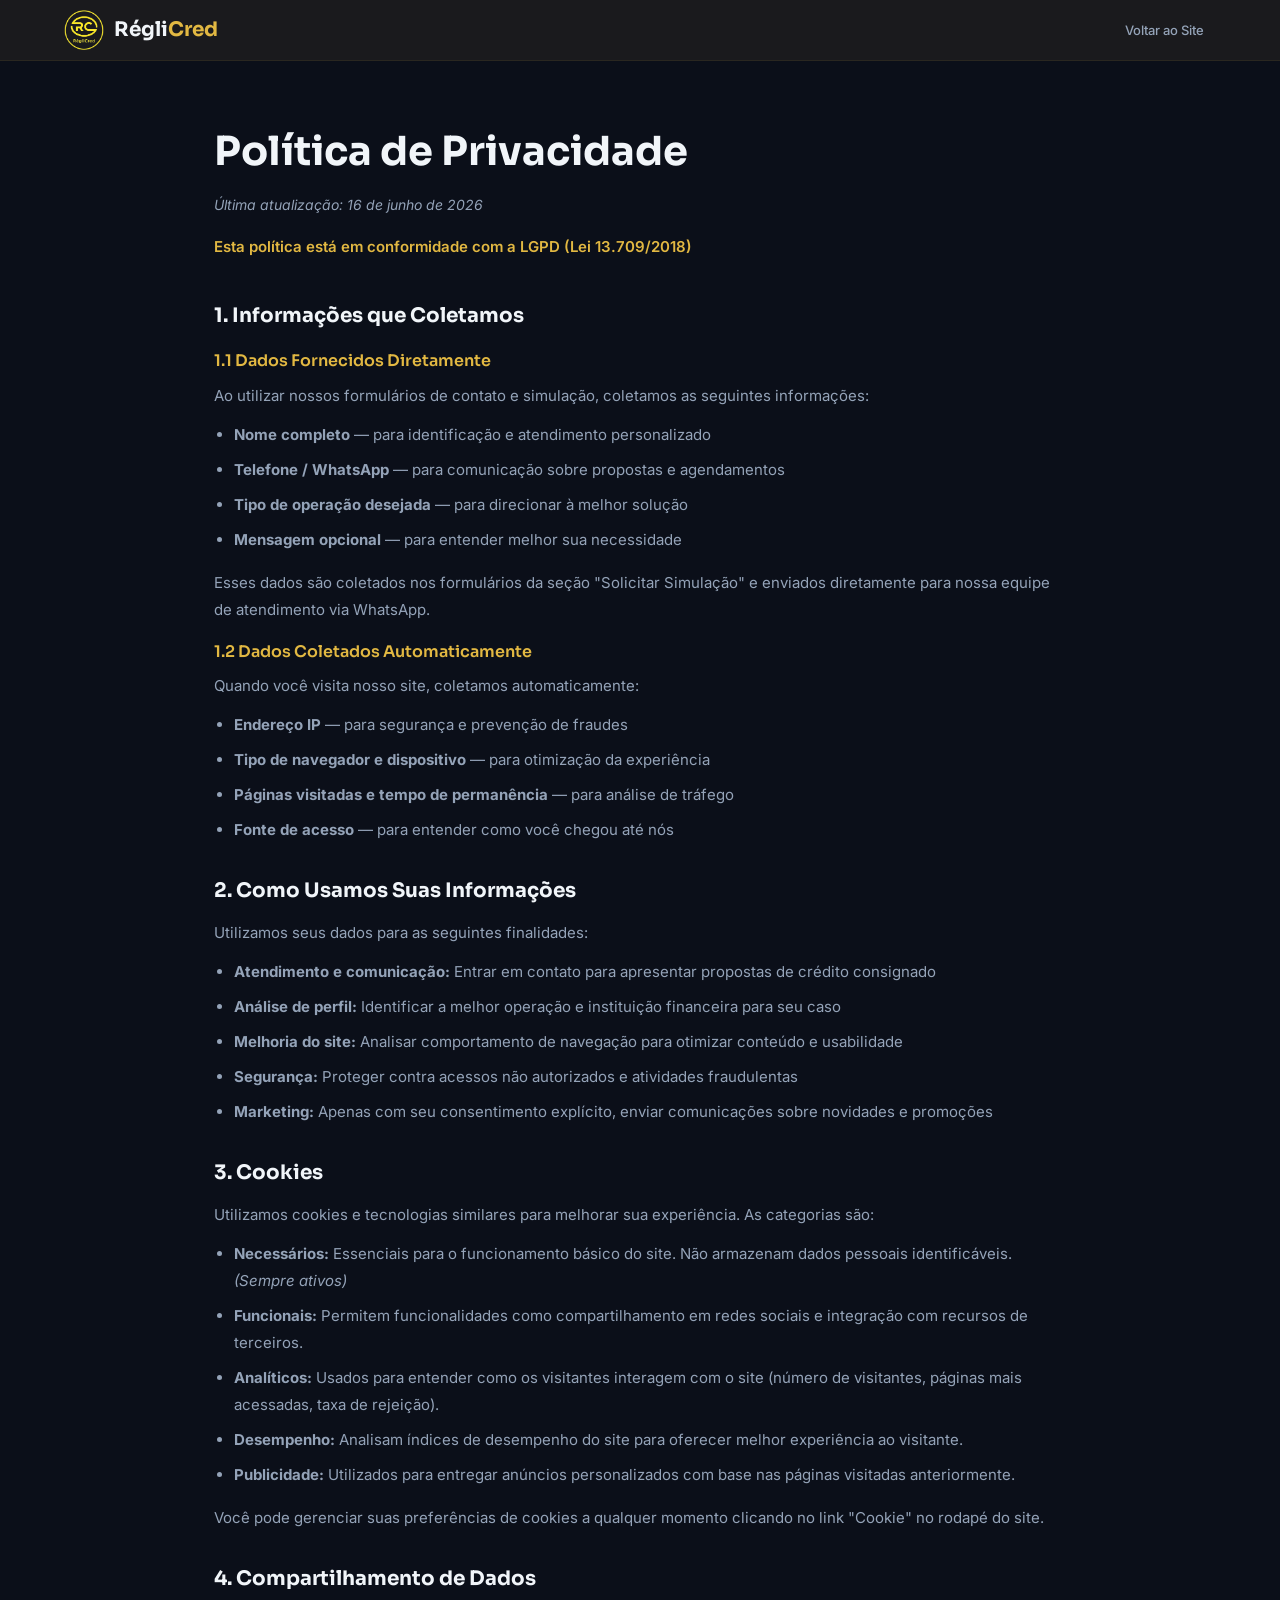
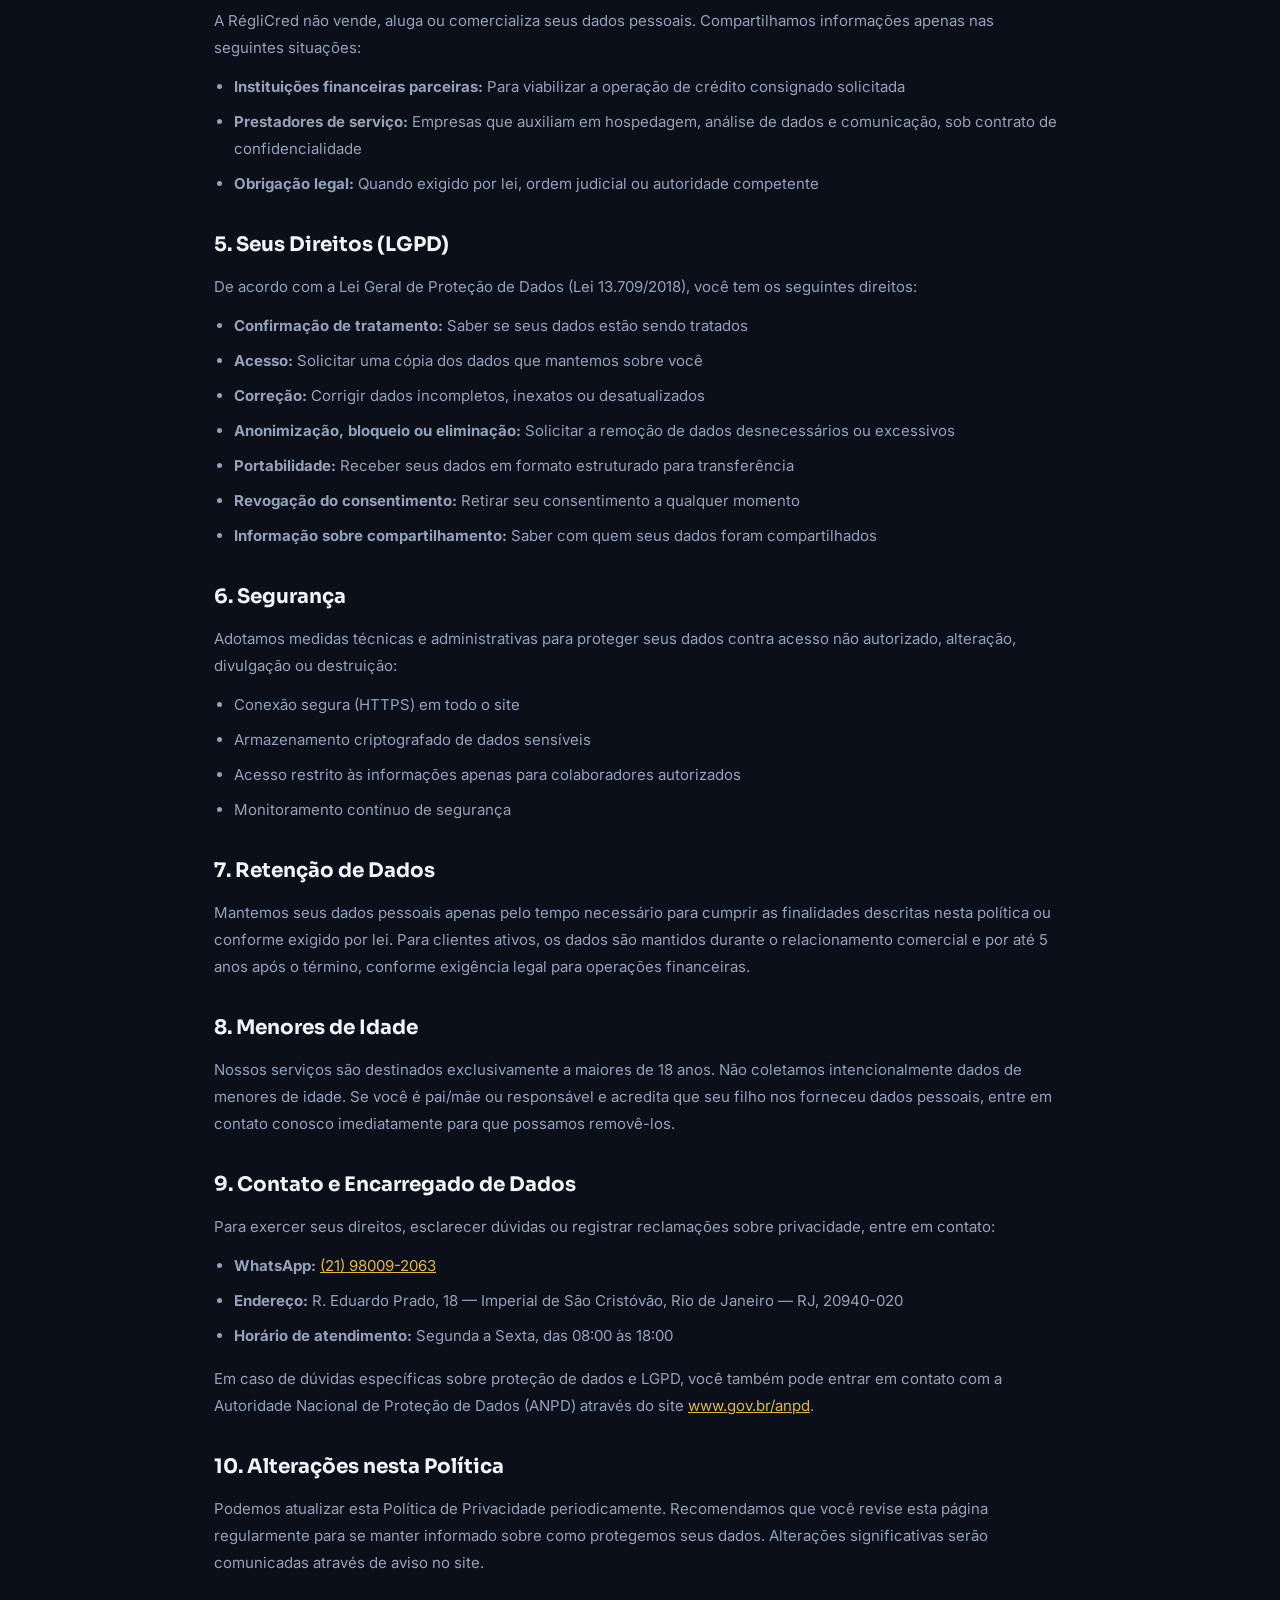
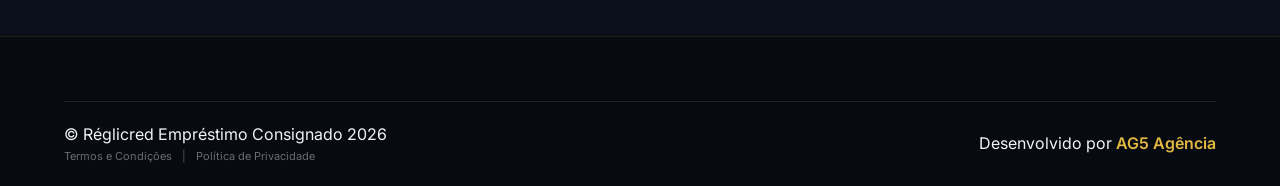
==== politica-de-privacidade.html @ f5c3ff36 "feat: implementa skills AG5 - menu hamburguer, hero, dor-solucao, servicos, cookie banner, termos, r" ====
<!DOCTYPE html>
<html lang="pt-BR">
<head>
  <meta charset="UTF-8">
  <meta name="viewport" content="width=device-width, initial-scale=1.0">
  <title>Política de Privacidade - RégliCred</title>
  <link rel="shortcut icon" href="Assets/favicon-reglicred.ico" type="image/x-icon">
  <link rel="preconnect" href="https://fonts.googleapis.com">
  <link rel="preconnect" href="https://fonts.gstatic.com" crossorigin>
  <link href="https://fonts.googleapis.com/css2?family=Inter:wght@300;400;500;600;700;800&family=Sora:wght@400;500;600;700;800&display=swap" rel="stylesheet">
  <link rel="stylesheet" href="style.css">
  <style>
    .legal-page {
      max-width: 900px;
      margin: 120px auto 60px;
      padding: 0 24px;
    }
    .legal-page h1 {
      font-family: var(--font-titulo);
      font-size: clamp(1.75rem, 4vw, 2.5rem);
      font-weight: 700;
      color: var(--off-white);
      margin-bottom: 8px;
    }
    .legal-page .last-update {
      font-size: 0.875rem;
      color: var(--cinza-nevoa);
      margin-bottom: 16px;
      font-style: italic;
    }
    .legal-page .lgpd-notice {
      font-size: 0.9375rem;
      color: var(--dourado);
      margin-bottom: 40px;
      font-weight: 600;
    }
    .legal-page section {
      margin-bottom: 32px;
    }
    .legal-page h2 {
      font-family: var(--font-titulo);
      font-size: 1.25rem;
      font-weight: 700;
      color: var(--off-white);
      margin-bottom: 12px;
      margin-top: 24px;
    }
    .legal-page h3 {
      font-family: var(--font-titulo);
      font-size: 1rem;
      font-weight: 600;
      color: var(--dourado);
      margin-bottom: 8px;
      margin-top: 16px;
    }
    .legal-page p, .legal-page li {
      font-size: 0.9375rem;
      color: var(--cinza-nevoa);
      line-height: 1.8;
      margin-bottom: 12px;
    }
    .legal-page ul {
      margin-left: 20px;
      margin-bottom: 16px;
    }
    .legal-page ul li {
      list-style: disc;
      margin-bottom: 8px;
    }
    .legal-page a {
      color: var(--dourado);
      text-decoration: underline;
    }
    .legal-page a:hover {
      color: var(--dourado-claro);
    }
    @media (max-width: 768px) {
      .legal-page {
        margin: 100px auto 40px;
        padding: 0 16px;
      }
    }
  </style>
</head>
<body>
  <!-- Navbar -->
  <nav class="navbar scrolled" id="navbar">
    <div class="nav-container">
      <a href="index.html#hero" class="nav-logo">
        <img src="Assets/logo-reglicred-desktop.webp" alt="RégliCred" class="logo-img">
        <span class="logo-text">Régli<span class="gold">Cred</span></span>
      </a>
      <ul class="nav-menu" id="nav-menu">
        <li><a href="index.html#hero" class="nav-link">Voltar ao Site</a></li>
      </ul>
    </div>
  </nav>

  <main class="legal-page">
    <h1>Política de Privacidade</h1>
    <p class="last-update">Última atualização: 16 de junho de 2026</p>
    <p class="lgpd-notice">Esta política está em conformidade com a LGPD (Lei 13.709/2018)</p>

    <section>
      <h2>1. Informações que Coletamos</h2>
      <h3>1.1 Dados Fornecidos Diretamente</h3>
      <p>Ao utilizar nossos formulários de contato e simulação, coletamos as seguintes informações:</p>
      <ul>
        <li><strong>Nome completo</strong> — para identificação e atendimento personalizado</li>
        <li><strong>Telefone / WhatsApp</strong> — para comunicação sobre propostas e agendamentos</li>
        <li><strong>Tipo de operação desejada</strong> — para direcionar à melhor solução</li>
        <li><strong>Mensagem opcional</strong> — para entender melhor sua necessidade</li>
      </ul>
      <p>Esses dados são coletados nos formulários da seção "Solicitar Simulação" e enviados diretamente para nossa equipe de atendimento via WhatsApp.</p>

      <h3>1.2 Dados Coletados Automaticamente</h3>
      <p>Quando você visita nosso site, coletamos automaticamente:</p>
      <ul>
        <li><strong>Endereço IP</strong> — para segurança e prevenção de fraudes</li>
        <li><strong>Tipo de navegador e dispositivo</strong> — para otimização da experiência</li>
        <li><strong>Páginas visitadas e tempo de permanência</strong> — para análise de tráfego</li>
        <li><strong>Fonte de acesso</strong> — para entender como você chegou até nós</li>
      </ul>
    </section>

    <section>
      <h2>2. Como Usamos Suas Informações</h2>
      <p>Utilizamos seus dados para as seguintes finalidades:</p>
      <ul>
        <li><strong>Atendimento e comunicação:</strong> Entrar em contato para apresentar propostas de crédito consignado</li>
        <li><strong>Análise de perfil:</strong> Identificar a melhor operação e instituição financeira para seu caso</li>
        <li><strong>Melhoria do site:</strong> Analisar comportamento de navegação para otimizar conteúdo e usabilidade</li>
        <li><strong>Segurança:</strong> Proteger contra acessos não autorizados e atividades fraudulentas</li>
        <li><strong>Marketing:</strong> Apenas com seu consentimento explícito, enviar comunicações sobre novidades e promoções</li>
      </ul>
    </section>

    <section>
      <h2>3. Cookies</h2>
      <p>Utilizamos cookies e tecnologias similares para melhorar sua experiência. As categorias são:</p>
      <ul>
        <li><strong>Necessários:</strong> Essenciais para o funcionamento básico do site. Não armazenam dados pessoais identificáveis. <em>(Sempre ativos)</em></li>
        <li><strong>Funcionais:</strong> Permitem funcionalidades como compartilhamento em redes sociais e integração com recursos de terceiros.</li>
        <li><strong>Analíticos:</strong> Usados para entender como os visitantes interagem com o site (número de visitantes, páginas mais acessadas, taxa de rejeição).</li>
        <li><strong>Desempenho:</strong> Analisam índices de desempenho do site para oferecer melhor experiência ao visitante.</li>
        <li><strong>Publicidade:</strong> Utilizados para entregar anúncios personalizados com base nas páginas visitadas anteriormente.</li>
      </ul>
      <p>Você pode gerenciar suas preferências de cookies a qualquer momento clicando no link "Cookie" no rodapé do site.</p>
    </section>

    <section>
      <h2>4. Compartilhamento de Dados</h2>
      <p>A RégliCred não vende, aluga ou comercializa seus dados pessoais. Compartilhamos informações apenas nas seguintes situações:</p>
      <ul>
        <li><strong>Instituições financeiras parceiras:</strong> Para viabilizar a operação de crédito consignado solicitada</li>
        <li><strong>Prestadores de serviço:</strong> Empresas que auxiliam em hospedagem, análise de dados e comunicação, sob contrato de confidencialidade</li>
        <li><strong>Obrigação legal:</strong> Quando exigido por lei, ordem judicial ou autoridade competente</li>
      </ul>
    </section>

    <section>
      <h2>5. Seus Direitos (LGPD)</h2>
      <p>De acordo com a Lei Geral de Proteção de Dados (Lei 13.709/2018), você tem os seguintes direitos:</p>
      <ul>
        <li><strong>Confirmação de tratamento:</strong> Saber se seus dados estão sendo tratados</li>
        <li><strong>Acesso:</strong> Solicitar uma cópia dos dados que mantemos sobre você</li>
        <li><strong>Correção:</strong> Corrigir dados incompletos, inexatos ou desatualizados</li>
        <li><strong>Anonimização, bloqueio ou eliminação:</strong> Solicitar a remoção de dados desnecessários ou excessivos</li>
        <li><strong>Portabilidade:</strong> Receber seus dados em formato estruturado para transferência</li>
        <li><strong>Revogação do consentimento:</strong> Retirar seu consentimento a qualquer momento</li>
        <li><strong>Informação sobre compartilhamento:</strong> Saber com quem seus dados foram compartilhados</li>
      </ul>
    </section>

    <section>
      <h2>6. Segurança</h2>
      <p>Adotamos medidas técnicas e administrativas para proteger seus dados contra acesso não autorizado, alteração, divulgação ou destruição:</p>
      <ul>
        <li>Conexão segura (HTTPS) em todo o site</li>
        <li>Armazenamento criptografado de dados sensíveis</li>
        <li>Acesso restrito às informações apenas para colaboradores autorizados</li>
        <li>Monitoramento contínuo de segurança</li>
      </ul>
    </section>

    <section>
      <h2>7. Retenção de Dados</h2>
      <p>Mantemos seus dados pessoais apenas pelo tempo necessário para cumprir as finalidades descritas nesta política ou conforme exigido por lei. Para clientes ativos, os dados são mantidos durante o relacionamento comercial e por até 5 anos após o término, conforme exigência legal para operações financeiras.</p>
    </section>

    <section>
      <h2>8. Menores de Idade</h2>
      <p>Nossos serviços são destinados exclusivamente a maiores de 18 anos. Não coletamos intencionalmente dados de menores de idade. Se você é pai/mãe ou responsável e acredita que seu filho nos forneceu dados pessoais, entre em contato conosco imediatamente para que possamos removê-los.</p>
    </section>

    <section>
      <h2>9. Contato e Encarregado de Dados</h2>
      <p>Para exercer seus direitos, esclarecer dúvidas ou registrar reclamações sobre privacidade, entre em contato:</p>
      <ul>
        <li><strong>WhatsApp:</strong> <a href="https://wa.me/5521980092063">(21) 98009-2063</a></li>
        <li><strong>Endereço:</strong> R. Eduardo Prado, 18 — Imperial de São Cristóvão, Rio de Janeiro — RJ, 20940-020</li>
        <li><strong>Horário de atendimento:</strong> Segunda a Sexta, das 08:00 às 18:00</li>
      </ul>
      <p>Em caso de dúvidas específicas sobre proteção de dados e LGPD, você também pode entrar em contato com a Autoridade Nacional de Proteção de Dados (ANPD) através do site <a href="https://www.gov.br/anpd" target="_blank" rel="noopener">www.gov.br/anpd</a>.</p>
    </section>

    <section>
      <h2>10. Alterações nesta Política</h2>
      <p>Podemos atualizar esta Política de Privacidade periodicamente. Recomendamos que você revise esta página regularmente para se manter informado sobre como protegemos seus dados. Alterações significativas serão comunicadas através de aviso no site.</p>
    </section>
  </main>

  <!-- Footer -->
  <footer class="footer" id="footer">
    <div class="container">
      <div class="footer-bottom">
        <div class="footer-copyright">
          <p>© Réglicred Empréstimo Consignado 2026</p>
          <div class="footer-legal-links">
            <a href="termos-e-condicoes.html">Termos e Condições</a>
            <span class="legal-links-separator">|</span>
            <a href="politica-de-privacidade.html">Política de Privacidade</a>
          </div>
        </div>
        <div class="footer-legal">
          <p>Desenvolvido por <a href="https://www.ag5agencia.com.br" target="_blank" rel="noopener" class="ag5-link">AG5 Agência</a></p>
        </div>
      </div>
    </div>
  </footer>
</body>
</html>
---- style.css ----
/* ============================================
   RÉGLICRED — Dark Premium Institutional
   Gold/Graphite Identity
   ============================================ */

/* ===== CSS VARIABLES ===== */
:root {
  --grafite: #0B0F19;
  --carvao: #151D30;
  --dourado: #E2B842;
  --dourado-claro: #ECD082;
  --off-white: #F1F5F9;
  --cinza-nevoa: #94A3B8;
  --verde: #10B981;
  --texto: #F1F5F9;
  --texto-sec: #94A3B8;
  --font-titulo: 'Sora', sans-serif;
  --font-corpo: 'Inter', sans-serif;
  --radius: 16px;
  --radius-sm: 10px;
  --transition: 0.3s cubic-bezier(0.22, 1, 0.36, 1);
}

/* ===== RESET & BASE ===== */
*, *::before, *::after {
  margin: 0;
  padding: 0;
  box-sizing: border-box;
}

html {
  scroll-behavior: smooth;
  font-size: 16px;
}

body {
  font-family: var(--font-corpo);
  background-color: var(--grafite);
  color: var(--texto);
  line-height: 1.6;
  overflow-x: hidden;
  -webkit-font-smoothing: antialiased;
}

img {
  max-width: 100%;
  display: block;
}

a {
  color: inherit;
  text-decoration: none;
}

ul { list-style: none; }

.container {
  max-width: 1200px;
  margin: 0 auto;
  padding: 0 24px;
}

.gold { color: var(--dourado); }

/* ===== SECTION LABELS & HEADERS ===== */
.section-header {
  text-align: center;
  margin-bottom: 64px;
}

.section-label {
  display: inline-block;
  font-family: var(--font-titulo);
  font-size: 0.75rem;
  font-weight: 600;
  text-transform: uppercase;
  letter-spacing: 0.15em;
  color: var(--dourado);
  margin-bottom: 16px;
  padding: 6px 16px;
  border: 1px solid var(--dourado);
  border-radius: 100px;
}

.section-title {
  font-family: var(--font-titulo);
  font-size: clamp(1.75rem, 4vw, 3rem);
  font-weight: 700;
  line-height: 1.2;
  color: var(--off-white);
}

/* ===== LOADING SCREEN ===== */
.loading-screen {
  position: fixed;
  inset: 0;
  background: var(--grafite);
  display: flex;
  align-items: center;
  justify-content: center;
  z-index: 99999;
  transition: opacity 0.6s ease, visibility 0.6s ease;
}

.loading-screen.loaded {
  opacity: 0;
  visibility: hidden;
  pointer-events: none;
}

.loading-content {
  text-align: center;
}

.loading-logo {
  width: 80px;
  height: 80px;
  margin-bottom: 24px;
  animation: pulse-logo 1.5s ease-in-out infinite;
}

@keyframes pulse-logo {
  0%, 100% { opacity: 0.5; transform: scale(0.95); }
  50% { opacity: 1; transform: scale(1); }
}

.loading-bar {
  width: 200px;
  height: 3px;
  background: var(--carvao);
  border-radius: 10px;
  margin: 0 auto 16px;
  overflow: hidden;
}

.loading-progress {
  width: 0%;
  height: 100%;
  background: linear-gradient(90deg, var(--dourado), var(--dourado-claro));
  border-radius: 10px;
  animation: loadingFill 1.5s ease-out forwards;
}

@keyframes loadingFill {
  0% { width: 0%; }
  100% { width: 100%; }
}

.loading-text {
  font-family: var(--font-titulo);
  font-size: 0.875rem;
  color: var(--cinza-nevoa);
  letter-spacing: 0.1em;
}

/* ===== NAVBAR ===== */
.navbar {
  position: fixed;
  top: 0;
  left: 0;
  width: 100%;
  z-index: 1000;
  padding: 16px 0;
  background: rgba(11, 15, 25, 0.85);
  backdrop-filter: blur(20px);
  -webkit-backdrop-filter: blur(20px);
  border-bottom: 1px solid rgba(226, 184, 66, 0.08);
  transition: padding var(--transition), background var(--transition);
}

.navbar.scrolled {
  padding: 10px 0;
  background: rgba(28, 28, 30, 0.95);
}

.nav-container {
  max-width: 1200px;
  margin: 0 auto;
  padding: 0 24px;
  display: flex;
  align-items: center;
  justify-content: space-between;
}

.nav-logo {
  display: flex;
  align-items: center;
  gap: 10px;
}

.logo-img {
  width: 40px;
  height: 40px;
  object-fit: contain;
}

.logo-text {
  font-family: var(--font-titulo);
  font-size: 1.25rem;
  font-weight: 700;
  color: var(--off-white);
}

.nav-toggle {
  display: none;
  flex-direction: column;
  gap: 5px;
  background: none;
  border: none;
  cursor: pointer;
  padding: 4px;
}

.nav-toggle span {
  display: block;
  width: 24px;
  height: 2px;
  background: var(--off-white);
  transition: var(--transition);
}

.nav-toggle.active span:nth-child(1) { transform: rotate(45deg) translate(5px, 5px); }
.nav-toggle.active span:nth-child(2) { opacity: 0; }
.nav-toggle.active span:nth-child(3) { transform: rotate(-45deg) translate(5px, -5px); }

.nav-menu {
  display: flex;
  align-items: center;
  gap: 8px;
}

.nav-link {
  font-family: var(--font-corpo);
  font-size: 0.8125rem;
  font-weight: 500;
  color: var(--texto-sec);
  padding: 8px 12px;
  border-radius: var(--radius-sm);
  transition: var(--transition);
}

.nav-link:hover {
  color: var(--off-white);
  background: rgba(226, 184, 66, 0.08);
}

.nav-cta {
  font-family: var(--font-corpo);
  font-size: 0.8125rem;
  font-weight: 600;
  color: var(--grafite);
  background: var(--dourado);
  padding: 10px 20px;
  border-radius: var(--radius-sm);
  margin-left: 8px;
  transition: var(--transition);
}

.nav-cta:hover {
  background: var(--dourado-claro);
  transform: translateY(-2px);
  box-shadow: 0 8px 24px rgba(226, 184, 66, 0.25);
}

/* ===== HERO ===== */
.hero {
  min-height: 100vh;
  max-height: 100vh;
  display: flex;
  align-items: center;
  padding: 90px 0 40px;
  position: relative;
  overflow: hidden;
}

.hero::before {
  content: '';
  position: absolute;
  top: -50%;
  right: -20%;
  width: 800px;
  height: 800px;
  background: radial-gradient(circle, rgba(232, 182, 23, 0.04) 0%, transparent 70%);
  pointer-events: none;
}

.hero-container {
  max-width: 1200px;
  margin: 0 auto;
  padding: 0 32px;
  display: grid;
  grid-template-columns: 1fr 1fr;
  gap: 48px;
  align-items: center;
  width: 100%;
}

.hero-badge {
  display: inline-flex;
  align-items: center;
  gap: 10px;
  background: rgba(226, 184, 66, 0.08);
  border: 1px solid rgba(226, 184, 66, 0.2);
  padding: 6px 14px;
  border-radius: 100px;
  font-size: 0.75rem;
  color: var(--dourado-claro);
  margin-bottom: 20px;
}

.badge-star {
  color: var(--dourado);
  letter-spacing: 2px;
}

.hero-title {
  font-family: var(--font-titulo);
  font-size: clamp(2rem, 3.8vw, 3rem);
  font-weight: 800;
  line-height: 1.12;
  color: var(--off-white);
  margin-bottom: 16px;
}

.hero-subtitle {
  font-size: 1rem;
  color: var(--cinza-nevoa);
  line-height: 1.6;
  margin-bottom: 28px;
  max-width: 460px;
}

/* Hero CTAs */
.hero-ctas {
  display: flex;
  gap: 14px;
  flex-wrap: wrap;
}

.hero-cta-btn {
  display: inline-block;
  padding: 14px 28px;
  background: var(--dourado);
  color: var(--grafite);
  font-family: var(--font-titulo);
  font-size: 0.9375rem;
  font-weight: 700;
  border-radius: var(--radius-sm);
  text-align: center;
  transition: var(--transition);
}

.hero-cta-btn:hover {
  background: var(--dourado-claro);
  transform: translateY(-2px);
  box-shadow: 0 12px 32px rgba(226, 184, 66, 0.25);
}

.hero-cta-btn.btn-secondary {
  background: transparent;
  color: var(--off-white);
  border: 1px solid rgba(255, 255, 255, 0.15);
}

.hero-cta-btn.btn-secondary:hover {
  background: rgba(255, 255, 255, 0.05);
  border-color: var(--off-white);
  box-shadow: none;
  transform: translateY(-2px);
}

.form-input {
  width: 100%;
  padding: 14px 18px;
  background: var(--carvao);
  border: 1px solid rgba(255,255,255,0.08);
  border-radius: var(--radius-sm);
  color: var(--off-white);
  font-family: var(--font-corpo);
  font-size: 0.9375rem;
  transition: var(--transition);
}

.form-input::placeholder {
  color: var(--cinza-nevoa);
}

.form-input:focus {
  outline: none;
  border-color: var(--dourado);
  box-shadow: 0 0 0 3px rgba(232, 182, 23, 0.1);
}

.form-select {
  appearance: none;
  -webkit-appearance: none;
  background-image: url("data:image/svg+xml,%3Csvg xmlns='http://www.w3.org/2000/svg' width='12' height='12' viewBox='0 0 12 12'%3E%3Cpath fill='%238A8A8F' d='M6 9L1 4h10z'/%3E%3C/svg%3E");
  background-repeat: no-repeat;
  background-position: right 16px center;
  cursor: pointer;
}

.form-textarea {
  resize: vertical;
  min-height: 80px;
}

.form-btn {
  padding: 16px 32px;
  background: linear-gradient(135deg, var(--dourado), var(--dourado-claro));
  color: var(--grafite);
  font-family: var(--font-titulo);
  font-size: 1rem;
  font-weight: 700;
  border: none;
  border-radius: var(--radius-sm);
  cursor: pointer;
  transition: var(--transition);
}

.form-btn:hover {
  transform: translateY(-2px);
  box-shadow: 0 12px 32px rgba(226, 184, 66, 0.25);
}

.form-btn-lg {
  font-size: 1.0625rem;
  padding: 18px;
}

.form-disclaimer {
  font-size: 0.6875rem;
  color: var(--cinza-nevoa);
  text-align: center;
  margin-top: 4px;
}

/* Hero Visual */
.hero-visual {
  position: relative;
}

.hero-image-wrapper {
  position: relative;
}

.hero-image {
  width: 100%;
  height: clamp(360px, 52vh, 480px);
  object-fit: cover;
  border-radius: var(--radius);
  box-shadow: 0 40px 80px rgba(0,0,0,0.4);
}

.hero-float-card {
  position: absolute;
  display: flex;
  align-items: center;
  gap: 12px;
  background: rgba(46, 46, 51, 0.95);
  backdrop-filter: blur(10px);
  padding: 10px 14px;
  border-radius: var(--radius-sm);
  border: 1px solid rgba(232, 182, 23, 0.1);
  box-shadow: 0 8px 24px rgba(0,0,0,0.3);
  animation: floatCard 4s ease-in-out infinite;
}

.hero-float-card strong {
  display: block;
  font-family: var(--font-titulo);
  font-size: 0.8125rem;
  color: var(--off-white);
}

.hero-float-card small {
  font-size: 0.75rem;
  color: var(--cinza-nevoa);
}

.float-icon {
  width: 32px;
  height: 32px;
  display: flex;
  align-items: center;
  justify-content: center;
  background: rgba(232, 182, 23, 0.15);
  border-radius: 10px;
  font-size: 0.875rem;
}

.card-1 {
  top: 24px;
  left: -24px;
  animation-delay: 0s;
}

.card-2 {
  top: 50%;
  right: -20px;
  animation-delay: 1.3s;
}

.card-3 {
  bottom: 30px;
  left: -16px;
  animation-delay: 2.6s;
}

@keyframes floatCard {
  0%, 100% { transform: translateY(0); }
  50% { transform: translateY(-6px); }
}

/* Hero Scroll Hint */
.hero-scroll {
  position: absolute;
  bottom: 24px;
  left: 50%;
  transform: translateX(-50%);
  display: flex;
  flex-direction: column;
  align-items: center;
  gap: 8px;
  color: var(--cinza-nevoa);
  font-size: 0.75rem;
  opacity: 0.7;
}

.scroll-mouse {
  width: 22px;
  height: 34px;
  border: 2px solid var(--cinza-nevoa);
  border-radius: 12px;
  position: relative;
}

.scroll-wheel {
  width: 3px;
  height: 6px;
  background: var(--cinza-nevoa);
  border-radius: 2px;
  position: absolute;
  top: 7px;
  left: 50%;
  transform: translateX(-50%);
  animation: scrollWheel 2s ease-in-out infinite;
}

@keyframes scrollWheel {
  0%, 100% { top: 7px; opacity: 1; }
  50% { top: 16px; opacity: 0.3; }
}

/* ===== MARQUEE ===== */
.marquee-wrapper {
  background: var(--carvao);
  border-top: 1px solid rgba(226, 184, 66, 0.12);
  border-bottom: 1px solid rgba(226, 184, 66, 0.12);
  padding: 14px 0;
  overflow: hidden;
}

.marquee-dark {
  background: var(--grafite);
}

.marquee {
  overflow: hidden;
  white-space: nowrap;
}

.marquee-content {
  display: inline-block;
  animation: marquee-scroll 30s linear infinite;
}

.marquee-wrapper:nth-child(even) .marquee-content {
  animation-direction: reverse;
}

@keyframes marquee-scroll {
  0% { transform: translateX(0); }
  100% { transform: translateX(-50%); }
}

.marquee-content span {
  display: inline-block;
  font-family: var(--font-titulo);
  font-size: 0.8125rem;
  font-weight: 600;
  color: var(--dourado);
  text-transform: uppercase;
  letter-spacing: 0.08em;
  padding: 0 20px;
}

.marquee-dark .marquee-content span {
  color: var(--cinza-nevoa);
}

.marquee-content .dot {
  color: rgba(226, 184, 66, 0.4);
  font-size: 0.5rem;
  vertical-align: middle;
}

.marquee-dark .marquee-content .dot {
  color: rgba(226, 184, 66, 0.3);
}

/* ===== DOR E SOLUÇÃO ===== */
.dor-solucao {
  padding: 100px 0;
  background: var(--grafite);
}

.dor-solucao-grid {
  display: grid;
  grid-template-columns: 1fr auto 1fr;
  gap: 24px;
  align-items: start;
}

.dor-box, .solucao-box {
  padding: 48px;
  border-radius: var(--radius);
}

.dor-box {
  background: var(--carvao);
  border: 1px solid rgba(255,255,255,0.05);
}

.dor-title {
  font-family: var(--font-titulo);
  font-size: 0.75rem;
  font-weight: 600;
  text-transform: uppercase;
  letter-spacing: 0.15em;
  color: #c0392b;
  margin-bottom: 12px;
}

.dor-box h2, .solucao-box h2 {
  font-family: var(--font-titulo);
  font-size: clamp(1.25rem, 2.5vw, 1.75rem);
  font-weight: 700;
  color: var(--off-white);
  margin-bottom: 16px;
  line-height: 1.3;
}

.dor-box p, .solucao-box p {
  color: var(--cinza-nevoa);
  font-size: 0.9375rem;
  line-height: 1.7;
  margin-bottom: 24px;
}

.dor-list li, .solucao-list li {
  display: flex;
  align-items: center;
  gap: 12px;
  padding: 10px 0;
  font-size: 0.9375rem;
  color: var(--texto-sec);
  border-bottom: 1px solid rgba(255,255,255,0.04);
}

.x-icon {
  color: #c0392b;
  font-weight: 700;
  font-size: 0.75rem;
  flex-shrink: 0;
}

.solucao-box {
  background: linear-gradient(135deg, rgba(226, 184, 66, 0.06), rgba(16, 185, 129, 0.03));
  border: 1px solid rgba(226, 184, 66, 0.15);
}

.solucao-title {
  font-family: var(--font-titulo);
  font-size: 0.75rem;
  font-weight: 600;
  text-transform: uppercase;
  letter-spacing: 0.15em;
  color: var(--verde);
  margin-bottom: 12px;
}

.check-icon {
  width: 22px;
  height: 22px;
  display: flex;
  align-items: center;
  justify-content: center;
  background: rgba(31, 122, 90, 0.2);
  border-radius: 50%;
  color: var(--verde);
  font-size: 0.625rem;
  font-weight: 700;
  flex-shrink: 0;
}

/* Divider entre Dor e Solução */
.dor-solucao-divider {
  display: flex;
  flex-direction: column;
  align-items: center;
  justify-content: center;
  padding-top: 80px;
  gap: 8px;
}

.divider-line {
  width: 1px;
  height: 40px;
  background: linear-gradient(to bottom, transparent, rgba(226, 184, 66, 0.3), transparent);
}

.divider-arrow {
  width: 40px;
  height: 40px;
  display: flex;
  align-items: center;
  justify-content: center;
  background: rgba(226, 184, 66, 0.1);
  border: 1px solid rgba(226, 184, 66, 0.2);
  border-radius: 50%;
  color: var(--dourado);
  font-size: 1.125rem;
  transition: var(--transition);
}

.solucao-box.reveal.visible ~ .dor-solucao-divider .divider-arrow,
.dor-solucao-divider:has(+ .solucao-box.reveal.visible) .divider-arrow {
  background: rgba(226, 184, 66, 0.2);
  border-color: var(--dourado);
  transform: scale(1.1);
}

/* ===== SERVIÇOS BENTO GRID ===== */
.servicos {
  padding: 100px 0;
  background: var(--carvao);
}

.bento-grid {
  display: grid;
  grid-template-columns: repeat(3, 1fr);
  gap: 20px;
}

.bento-card {
  background: var(--grafite);
  border: 1px solid rgba(255,255,255,0.05);
  border-radius: var(--radius);
  padding: 36px;
  transition: var(--transition);
  position: relative;
  overflow: hidden;
}

.bento-card::before {
  content: '';
  position: absolute;
  top: 0;
  left: 0;
  right: 0;
  height: 3px;
  background: linear-gradient(90deg, var(--dourado), var(--dourado-claro));
  opacity: 0;
  transition: opacity var(--transition);
}

.bento-card:hover {
  transform: translateY(-6px);
  border-color: rgba(226, 184, 66, 0.15);
  box-shadow: 0 20px 40px rgba(0,0,0,0.3), 0 0 40px rgba(226, 184, 66, 0.03);
}

.bento-card:hover::before {
  opacity: 1;
}

.bento-large {
  grid-row: span 2;
  display: flex;
  flex-direction: column;
  justify-content: center;
}

.bento-icon {
  font-size: 2.25rem;
  margin-bottom: 16px;
  display: inline-flex;
  align-items: center;
  justify-content: center;
  width: 56px;
  height: 56px;
  background: rgba(226, 184, 66, 0.08);
  border: 1px solid rgba(226, 184, 66, 0.12);
  border-radius: var(--radius-sm);
  transition: var(--transition);
}

.bento-card:hover .bento-icon {
  background: rgba(226, 184, 66, 0.15);
  border-color: rgba(226, 184, 66, 0.25);
  transform: scale(1.05);
}

.bento-card h3 {
  font-family: var(--font-titulo);
  font-size: 1.25rem;
  font-weight: 700;
  color: var(--off-white);
  margin-bottom: 10px;
}

.bento-card p {
  font-size: 0.875rem;
  color: var(--cinza-nevoa);
  line-height: 1.6;
  margin-bottom: 20px;
}

.bento-link {
  font-family: var(--font-titulo);
  font-size: 0.875rem;
  font-weight: 600;
  color: var(--dourado);
  transition: var(--transition);
}

.bento-link:hover {
  color: var(--dourado-claro);
}

/* ===== COMO FUNCIONA ===== */
.como-funciona {
  padding: 100px 0;
  background: var(--grafite);
}

.steps-grid {
  display: grid;
  grid-template-columns: 1fr auto 1fr auto 1fr;
  gap: 24px;
  align-items: start;
}

.step-card {
  text-align: center;
  padding: 40px 32px;
  background: var(--carvao);
  border: 1px solid rgba(255,255,255,0.05);
  border-radius: var(--radius);
  position: relative;
  transition: var(--transition);
}

.step-card:hover {
  border-color: rgba(232, 182, 23, 0.15);
  transform: translateY(-4px);
}

.step-number {
  font-family: var(--font-titulo);
  font-size: 3.5rem;
  font-weight: 800;
  color: rgba(232, 182, 23, 0.15);
  line-height: 1;
  margin-bottom: 8px;
}

.step-card h3 {
  font-family: var(--font-titulo);
  font-size: 1.25rem;
  font-weight: 700;
  color: var(--off-white);
  margin-bottom: 12px;
}

.step-card p {
  font-size: 0.875rem;
  color: var(--cinza-nevoa);
  line-height: 1.6;
}

.step-connector {
  display: flex;
  align-items: center;
  justify-content: center;
  height: 100%;
  padding-top: 60px;
}

.step-line {
  width: 40px;
  height: 2px;
  background: linear-gradient(90deg, var(--dourado), var(--dourado-claro));
  position: relative;
}

.step-line::after {
  content: '';
  position: absolute;
  right: -4px;
  top: -3px;
  width: 0;
  height: 0;
  border-top: 4px solid transparent;
  border-bottom: 4px solid transparent;
  border-left: 6px solid var(--dourado-claro);
}

/* ===== GALERIA / ENCANTAMENTO ===== */
.encantamento {
  padding: 100px 0;
  background: var(--carvao);
}

.gallery-grid {
  display: grid;
  grid-template-columns: 2fr 1fr;
  grid-template-rows: 1fr 1fr;
  gap: 16px;
  height: 520px;
}

.gallery-item {
  position: relative;
  border-radius: var(--radius);
  overflow: hidden;
}

.gallery-item img {
  width: 100%;
  height: 100%;
  object-fit: cover;
  transition: transform 0.6s cubic-bezier(0.22, 1, 0.36, 1);
}

.gallery-item:hover img {
  transform: scale(1.05);
}

.gallery-large {
  grid-row: span 2;
}

.gallery-overlay {
  position: absolute;
  bottom: 0;
  left: 0;
  right: 0;
  padding: 32px 24px 24px;
  background: linear-gradient(transparent, rgba(0,0,0,0.7));
  color: var(--off-white);
  font-family: var(--font-titulo);
  font-size: 0.9375rem;
  font-weight: 500;
}

/* ===== SOBRE / CREDENCIAIS ===== */
.sobre {
  padding: 100px 0;
  background: var(--grafite);
}

.sobre-grid {
  display: grid;
  grid-template-columns: 1.2fr 1fr;
  gap: 64px;
  align-items: center;
}

.sobre-text h2 {
  font-family: var(--font-titulo);
  font-size: clamp(1.5rem, 3vw, 2.25rem);
  font-weight: 700;
  color: var(--off-white);
  margin-bottom: 20px;
  line-height: 1.25;
}

.sobre-text p {
  font-size: 0.9375rem;
  color: var(--cinza-nevoa);
  line-height: 1.7;
  margin-bottom: 16px;
}

.sobre-text strong {
  color: var(--dourado);
}

.sobre-counters {
  display: grid;
  grid-template-columns: 1fr 1fr;
  gap: 20px;
}

.counter-card {
  background: var(--carvao);
  border: 1px solid rgba(255,255,255,0.05);
  border-radius: var(--radius);
  padding: 32px;
  text-align: center;
  transition: var(--transition);
}

.counter-card:hover {
  border-color: rgba(226, 184, 66, 0.15);
  transform: translateY(-4px);
}

.counter-number {
  font-family: var(--font-titulo);
  font-size: 2.75rem;
  font-weight: 800;
  color: var(--dourado);
  line-height: 1;
  margin-bottom: 8px;
}

.counter-label {
  font-size: 0.8125rem;
  color: var(--cinza-nevoa);
  line-height: 1.4;
}

/* ===== DEPOIMENTOS ===== */
.depoimentos {
  padding: 100px 0 60px;
  background: var(--carvao);
  overflow: hidden;
}

.google-badge {
  display: flex;
  align-items: center;
  justify-content: center;
  gap: 16px;
  margin-bottom: 48px;
  flex-wrap: wrap;
}

.google-stars {
  color: var(--dourado);
  font-size: 1.25rem;
  letter-spacing: 2px;
}

.google-info strong {
  font-family: var(--font-titulo);
  font-size: 2rem;
  color: var(--off-white);
}

.google-info span {
  font-size: 0.875rem;
  color: var(--cinza-nevoa);
  margin-left: 8px;
}

.google-logo {
  width: 28px;
  height: 28px;
}

.depoimentos-marquee-wrapper {
  overflow: hidden;
  padding: 20px 0;
}

.depoimentos-marquee {
  overflow: hidden;
}

.depo-marquee-content {
  display: flex;
  gap: 20px;
  animation: depo-scroll 45s linear infinite;
  width: max-content;
}

@keyframes depo-scroll {
  0% { transform: translateX(0); }
  100% { transform: translateX(-50%); }
}

.depo-card {
  flex-shrink: 0;
  width: 380px;
  background: var(--grafite);
  border: 1px solid rgba(255,255,255,0.05);
  border-radius: var(--radius);
  padding: 28px;
  transition: var(--transition);
}

.depo-card:hover {
  border-color: rgba(226, 184, 66, 0.1);
}

.depo-stars {
  color: var(--dourado);
  font-size: 0.875rem;
  letter-spacing: 1px;
  margin-bottom: 12px;
}

.depo-text {
  font-size: 0.875rem;
  color: var(--texto-sec);
  line-height: 1.6;
  margin-bottom: 16px;
  font-style: italic;
}

.depo-author {
  font-family: var(--font-titulo);
  font-size: 0.875rem;
  font-weight: 600;
  color: var(--off-white);
}

.depo-time {
  font-size: 0.75rem;
  color: var(--cinza-nevoa);
}

/* ===== FAQ ===== */
.faq {
  padding: 100px 0;
  background: var(--grafite);
}

.faq-list {
  max-width: 800px;
  margin: 0 auto;
}

.faq-item {
  border-bottom: 1px solid rgba(255,255,255,0.06);
}

.faq-question {
  width: 100%;
  display: flex;
  align-items: center;
  justify-content: space-between;
  padding: 24px 0;
  background: none;
  border: none;
  color: var(--off-white);
  font-family: var(--font-titulo);
  font-size: 1.0625rem;
  font-weight: 600;
  cursor: pointer;
  text-align: left;
  transition: var(--transition);
}

.faq-question:hover {
  color: var(--dourado);
}

.faq-icon {
  font-size: 1.25rem;
  color: var(--dourado);
  transition: transform var(--transition);
  flex-shrink: 0;
  margin-left: 16px;
}

.faq-item.active .faq-icon {
  transform: rotate(45deg);
}

.faq-answer {
  max-height: 0;
  overflow: hidden;
  transition: max-height 0.4s cubic-bezier(0.22, 1, 0.36, 1), padding 0.4s ease;
}

.faq-item.active .faq-answer {
  max-height: 300px;
  padding-bottom: 24px;
}

.faq-answer p {
  font-size: 0.9375rem;
  color: var(--cinza-nevoa);
  line-height: 1.7;
}

/* ===== LOCALIZAÇÃO ===== */
.localizacao {
  padding: 100px 0;
  background: var(--carvao);
}

.local-grid {
  display: grid;
  grid-template-columns: 1fr 1.5fr;
  gap: 48px;
}

.local-info {
  display: flex;
  flex-direction: column;
  gap: 28px;
}

.info-block {
  display: flex;
  gap: 16px;
  align-items: flex-start;
}

.info-icon {
  font-size: 1.5rem;
  flex-shrink: 0;
}

.info-block h4 {
  font-family: var(--font-titulo);
  font-size: 0.9375rem;
  font-weight: 700;
  color: var(--off-white);
  margin-bottom: 6px;
}

.info-block p {
  font-size: 0.875rem;
  color: var(--cinza-nevoa);
  line-height: 1.6;
}

.info-block a {
  color: var(--dourado);
  transition: var(--transition);
}

.info-block a:hover {
  color: var(--dourado-claro);
}

.info-link {
  display: inline-block;
  margin-top: 8px;
  font-family: var(--font-titulo);
  font-size: 0.8125rem;
  font-weight: 600;
}

.local-cta-btn {
  margin-top: 12px;
  padding: 16px 32px;
  background: linear-gradient(135deg, #25D366, #128C7E);
  color: #fff;
  font-family: var(--font-titulo);
  font-size: 1rem;
  font-weight: 700;
  border-radius: var(--radius-sm);
  text-align: center;
  transition: var(--transition);
}

.local-cta-btn:hover {
  transform: translateY(-2px);
  box-shadow: 0 12px 32px rgba(37, 211, 102, 0.25);
}

.local-map {
  border-radius: var(--radius);
  overflow: hidden;
  height: 420px;
  border: 1px solid rgba(255,255,255,0.05);
}

.local-map iframe {
  width: 100%;
  height: 100%;
  border: none;
  filter: grayscale(0.3);
}

/* ===== CTA ===== */
.cta {
  padding: 100px 0;
  background: linear-gradient(135deg, var(--grafite) 0%, #18181A 100%);
  position: relative;
}

.cta::before {
  content: '';
  position: absolute;
  top: -50%;
  left: -20%;
  width: 600px;
  height: 600px;
  background: radial-gradient(circle, rgba(232, 182, 23, 0.03) 0%, transparent 70%);
  pointer-events: none;
}

.cta-grid {
  display: grid;
  grid-template-columns: 1fr 1fr;
  gap: 64px;
  align-items: center;
}

.cta-text h2 {
  font-family: var(--font-titulo);
  font-size: clamp(1.75rem, 3.5vw, 2.5rem);
  font-weight: 700;
  color: var(--off-white);
  line-height: 1.2;
  margin-bottom: 20px;
}

.cta-text p {
  font-size: 1rem;
  color: var(--cinza-nevoa);
  line-height: 1.7;
  margin-bottom: 32px;
}

.cta-benefits {
  display: flex;
  flex-direction: column;
  gap: 14px;
}

.cta-benefits li {
  display: flex;
  align-items: center;
  gap: 12px;
  font-size: 0.9375rem;
  color: var(--texto-sec);
}

.cta-form-wrapper {
  background: var(--carvao);
  border: 1px solid rgba(255,255,255,0.06);
  border-radius: var(--radius);
  padding: 40px;
}

.cta-form h3 {
  font-family: var(--font-titulo);
  font-size: 1.375rem;
  font-weight: 700;
  color: var(--off-white);
  margin-bottom: 24px;
}

.cta-form .form-group {
  margin-bottom: 16px;
}

.cta-form label {
  display: block;
  font-size: 0.8125rem;
  font-weight: 500;
  color: var(--cinza-nevoa);
  margin-bottom: 6px;
}

/* ===== FOOTER ===== */
.footer {
  background: #070A10;
  padding: 64px 0 0;
  border-top: 1px solid rgba(226, 184, 66, 0.12);
}

.footer-grid {
  display: grid;
  grid-template-columns: 1.5fr 1fr 1fr 1.2fr;
  gap: 2.5rem;
  margin-bottom: 48px;
}

.footer-brand {
  text-align: left;
}

.footer-logo {
  display: flex;
  align-items: center;
  gap: 10px;
  margin-bottom: 16px;
}

.footer-logo .logo-img {
  width: 40px;
  height: 40px;
  object-fit: contain;
}

.footer-brand p {
  font-size: 0.875rem;
  color: rgba(255, 255, 255, 0.7);
  line-height: 1.6;
  max-width: 280px;
  margin-bottom: 1.5rem;
}

.footer-links h4, .footer-contact h4 {
  font-family: var(--font-titulo);
  font-size: 0.875rem;
  font-weight: 600;
  text-transform: uppercase;
  letter-spacing: 0.1em;
  color: var(--dourado);
  margin-bottom: 1.5rem;
}

.footer-links li {
  margin-bottom: 0.75rem;
}

.footer-links a {
  font-size: 0.875rem;
  color: rgba(255, 255, 255, 0.7);
  transition: 300ms ease;
  text-decoration: none;
}

.footer-links a:hover {
  color: var(--dourado);
}

.footer-contact {
  text-align: left;
}

.contact-item {
  display: inline-flex;
  align-items: center;
  gap: 0.5rem;
  margin-bottom: 0.75rem;
  font-size: 0.875rem;
}

.contact-item a {
  display: inline-flex;
  align-items: center;
  gap: 0.5rem;
  color: rgba(255, 255, 255, 0.7);
  transition: 300ms ease;
  text-decoration: none;
}

.contact-item a:hover {
  color: var(--dourado);
}

.contact-icon {
  font-size: 1rem;
  flex-shrink: 0;
}

.footer-instagram {
  display: inline-flex;
  align-items: center;
  gap: 6px;
  margin-top: 12px;
  padding: 8px 16px;
  background: rgba(232, 182, 23, 0.08);
  border-radius: var(--radius-sm);
  font-family: var(--font-titulo);
  font-size: 0.8125rem;
  font-weight: 600;
  color: var(--dourado);
  transition: var(--transition);
  text-decoration: none;
}

.footer-instagram:hover {
  background: rgba(232, 182, 23, 0.15);
  color: var(--dourado-claro);
  transform: translateY(-2px);
}

/* Footer Bottom */
.footer-bottom {
  display: flex;
  align-items: center;
  justify-content: space-between;
  padding: 20px 0;
  border-top: 1px solid rgba(255, 255, 255, 0.1);
}

.footer-credits-left {
  display: flex;
  flex-direction: column;
  gap: 4px;
}

.footer-copyright-text {
  font-size: 0.75rem;
  color: rgba(255, 255, 255, 0.5);
  margin: 0;
}

.footer-legal-links {
  display: flex;
  flex-wrap: wrap;
  align-items: center;
  font-size: 11px;
  color: rgba(255, 255, 255, 0.4);
}

.footer-legal-links a {
  font-size: 11px;
  color: rgba(255, 255, 255, 0.4);
  text-decoration: none;
  transition: 300ms ease;
}

.footer-legal-links a:hover {
  color: var(--dourado);
}

.legal-links-separator {
  margin: 0 10px;
  color: rgba(255, 255, 255, 0.3);
}

.footer-credits-right {
  font-size: 0.75rem;
  color: rgba(255, 255, 255, 0.5);
  white-space: nowrap;
}

.footer-credits-right a {
  color: var(--dourado);
  font-weight: 600;
  text-decoration: none;
  transition: var(--transition);
}

.footer-credits-right a:hover {
  color: var(--dourado-claro);
}

/* Cookie Link */
.cookie-link {
  display: inline-flex;
  align-items: center;
  gap: 6px;
  color: inherit;
  text-decoration: none;
  transition: 300ms ease;
}

.cookie-link:hover {
  color: var(--dourado);
}

/* Cookie Toggle Visual iOS */
.cookie-toggle {
  display: inline-flex;
  align-items: center;
  width: 28px;
  height: 14px;
  background: rgba(255, 255, 255, 0.1);
  border-radius: 10px;
  padding: 2px;
  border: 1px solid rgba(255, 255, 255, 0.2);
  position: relative;
  font-size: 8px;
  font-weight: bold;
  flex-shrink: 0;
}

.cookie-toggle-check {
  color: #86EFAC;
  margin-left: 2px;
}

.cookie-toggle-x {
  color: #FCA5A5;
  margin-left: auto;
  margin-right: 2px;
}

.cookie-toggle-dot {
  position: absolute;
  left: 15px;
  width: 10px;
  height: 10px;
  background: var(--dourado);
  border-radius: 50%;
  box-shadow: 0 0 5px rgba(0, 0, 0, 0.3);
  transition: left 0.2s ease, background 0.2s ease;
}

/* Estado ativo (cookies aceitos) - bolinha à direita */
.cookie-toggle.active .cookie-toggle-dot {
  left: 15px;
  background: var(--dourado);
}

/* Estado inativo (cookies rejeitados) - bolinha à esquerda */
.cookie-toggle.inactive .cookie-toggle-dot {
  left: 2px;
  background: #888;
}

/* Hover effect no toggle */
.cookie-link:hover .cookie-toggle {
  border-color: rgba(255, 255, 255, 0.4);
}

.cookie-link:hover .cookie-toggle-dot {
  box-shadow: 0 0 8px rgba(226, 184, 66, 0.5);
}

/* AG5 Link */
.ag5-link {
  color: var(--dourado);
  font-weight: 600;
  transition: var(--transition);
}

.ag5-link:hover {
  color: var(--dourado-claro);
}

/* ===== WHATSAPP FLOAT ===== */
.whatsapp-float {
  position: fixed;
  bottom: 24px;
  right: 24px;
  width: 56px;
  height: 56px;
  background: linear-gradient(135deg, #25D366, #128C7E);
  border-radius: 50%;
  display: flex;
  align-items: center;
  justify-content: center;
  color: #fff;
  z-index: 9999;
  box-shadow: 0 8px 24px rgba(37, 211, 102, 0.3);
  transition: var(--transition);
  animation: wiggle 3s ease-in-out infinite;
}

.whatsapp-float svg {
  width: 28px;
  height: 28px;
}

.whatsapp-float:hover {
  transform: scale(1.1);
  box-shadow: 0 12px 32px rgba(37, 211, 102, 0.4);
}

@keyframes wiggle {
  0%, 100% { transform: rotate(0deg); }
  2% { transform: rotate(-5deg); }
  4% { transform: rotate(5deg); }
  6% { transform: rotate(-3deg); }
  8% { transform: rotate(0deg); }
}

/* ===== REVEAL ANIMATIONS ===== */
.reveal {
  opacity: 0;
  transform: translateY(32px);
  transition: opacity 0.6s cubic-bezier(0.22, 1, 0.36, 1), transform 0.6s cubic-bezier(0.22, 1, 0.36, 1);
}

.reveal.visible {
  opacity: 1;
  transform: translateY(0);
}

/* ===== REDUCED MOTION ===== */
@media (prefers-reduced-motion: reduce) {
  *, *::before, *::after {
    animation-duration: 0.01ms !important;
    animation-iteration-count: 1 !important;
    transition-duration: 0.01ms !important;
  }
  .reveal {
    opacity: 1;
    transform: none;
  }
}

/* ===== MOBILE DRAWER (PREMIUM) ===== */
.drawer-overlay {
  position: fixed;
  inset: 0;
  background: rgba(0, 0, 0, 0.6);
  backdrop-filter: blur(4px);
  z-index: 9998;
  opacity: 0;
  visibility: hidden;
  transition: opacity 0.35s ease, visibility 0.35s ease;
}

.drawer-overlay.active {
  opacity: 1;
  visibility: visible;
}

.drawer {
  position: fixed;
  top: 0;
  right: 0;
  width: min(320px, 85vw);
  height: 100vh;
  background: var(--grafite);
  z-index: 9999;
  transform: translateX(100%);
  transition: transform 0.4s cubic-bezier(0.22, 1, 0.36, 1);
  display: flex;
  flex-direction: column;
  border-left: 1px solid rgba(226, 184, 66, 0.1);
  box-shadow: -8px 0 40px rgba(0, 0, 0, 0.4);
}

.drawer.active {
  transform: translateX(0);
}

.drawer-header {
  display: flex;
  align-items: center;
  justify-content: space-between;
  padding: 24px;
  border-bottom: 1px solid rgba(255, 255, 255, 0.06);
}

.drawer-logo {
  display: flex;
  align-items: center;
  gap: 10px;
}

.drawer-logo .logo-img {
  width: 36px;
  height: 36px;
}

.drawer-logo .logo-text {
  font-size: 1.125rem;
}

.drawer-close {
  width: 40px;
  height: 40px;
  display: flex;
  align-items: center;
  justify-content: center;
  background: rgba(255, 255, 255, 0.05);
  border: 1px solid rgba(255, 255, 255, 0.08);
  border-radius: 10px;
  cursor: pointer;
  color: var(--off-white);
  transition: var(--transition);
}

.drawer-close:hover {
  background: rgba(226, 184, 66, 0.1);
  border-color: rgba(226, 184, 66, 0.2);
  color: var(--dourado);
}

.drawer-close svg {
  width: 20px;
  height: 20px;
}

.drawer-nav {
  flex: 1;
  padding: 16px 0;
  overflow-y: auto;
}

.drawer-menu {
  list-style: none;
  padding: 0;
  margin: 0;
}

.drawer-menu li {
  border-bottom: 1px solid rgba(255, 255, 255, 0.04);
}

.drawer-link {
  display: block;
  padding: 16px 24px;
  font-family: var(--font-corpo);
  font-size: 0.9375rem;
  font-weight: 500;
  color: var(--texto-sec);
  opacity: 0.85;
  transition: var(--transition);
}

.drawer-link:hover {
  color: var(--off-white);
  background: rgba(226, 184, 66, 0.06);
  opacity: 1;
  padding-left: 28px;
}

.drawer-footer {
  padding: 24px;
  border-top: 1px solid rgba(255, 255, 255, 0.06);
}

.drawer-cta {
  display: block;
  width: 100%;
  padding: 16px;
  background: var(--dourado);
  color: var(--grafite);
  font-family: var(--font-titulo);
  font-size: 0.9375rem;
  font-weight: 700;
  text-align: center;
  border-radius: var(--radius-sm);
  transition: var(--transition);
}

.drawer-cta:hover {
  background: var(--dourado-claro);
  transform: translateY(-2px);
  box-shadow: 0 8px 24px rgba(226, 184, 66, 0.25);
}

/* Lock scroll when drawer is open */
body.drawer-open {
  overflow: hidden;
}

/* ===== RESPONSIVE ===== */
@media (max-width: 991px) {
  .hero-container {
    grid-template-columns: 1fr;
    gap: 40px;
  }
  
  .hero-visual {
    order: -1;
  }
  
  .hero-image {
    height: 320px;
  }
  
  .dor-solucao-grid {
    grid-template-columns: 1fr;
    gap: 32px;
  }
  
  .dor-solucao-divider {
    flex-direction: row;
    padding-top: 0;
    padding: 16px 0;
    gap: 12px;
  }
  
  .divider-line {
    width: 40px;
    height: 1px;
    background: linear-gradient(to right, transparent, rgba(226, 184, 66, 0.3), transparent);
  }
  
  .divider-arrow {
    transform: rotate(90deg);
  }
  
  .bento-grid {
    grid-template-columns: repeat(2, 1fr);
  }
  
  .bento-large {
    grid-row: span 1;
  }
  
  .steps-grid {
    grid-template-columns: 1fr;
    gap: 20px;
  }
  
  .step-connector {
    display: none;
  }
  
  .gallery-grid {
    grid-template-columns: 1fr 1fr;
    grid-template-rows: 1fr 1fr;
    height: 400px;
  }
  
  .gallery-large {
    grid-row: span 1;
  }
  
  .sobre-grid {
    grid-template-columns: 1fr;
    gap: 48px;
  }
  
  .local-grid {
    grid-template-columns: 1fr;
  }
  
  .cta-grid {
    grid-template-columns: 1fr;
  }
  
  .footer-grid {
    grid-template-columns: 1fr 1fr;
    gap: 2.5rem;
  }
}

@media (max-width: 768px) {
  .nav-toggle {
    display: flex;
  }
  
  .nav-menu {
    display: none;
  }
  
  .hero {
    padding: 90px 0 40px;
  }
  
  .hero-image {
    height: 260px;
  }
  
  .hero-float-card {
    display: none;
  }
  
  .bento-grid {
    grid-template-columns: 1fr;
  }
  
  .gallery-grid {
    grid-template-columns: 1fr;
    grid-template-rows: auto;
    height: auto;
  }
  
  .gallery-item {
    height: 250px;
  }
  
  .gallery-large {
    height: 300px;
  }
  
  .sobre-counters {
    grid-template-columns: 1fr 1fr;
  }
  
  .depo-card {
    width: 300px;
    padding: 20px;
  }
  
  .footer-grid {
    grid-template-columns: 1fr !important;
    gap: 2rem !important;
    text-align: left !important;
  }
  
  .footer-brand {
    text-align: left !important;
    margin-left: 0 !important;
    padding-left: 0 !important;
  }
  
  .footer-brand p {
    max-width: none;
    text-align: left !important;
  }
  
  .footer-logo {
    justify-content: flex-start !important;
  }
  
  .footer-links h4,
  .footer-contact h4 {
    text-align: left !important;
  }
  
  .footer-links ul {
    text-align: left !important;
  }
  
  .footer-contact {
    text-align: left !important;
  }
  
  .footer-bottom {
    flex-direction: column !important;
    align-items: flex-start !important;
    gap: 1rem !important;
    text-align: left !important;
  }
  
  .footer-credits-left {
    text-align: left !important;
  }
  
  .footer-legal-links {
    justify-content: flex-start !important;
  }
  
  .footer-credits-right {
    text-align: left !important;
    margin-left: 0 !important;
  }
}

@media (max-width: 480px) {
  .container {
    padding: 0 16px;
  }
  
  .dor-box, .solucao-box {
    padding: 28px;
  }
  
  .bento-card {
    padding: 24px;
  }
  
  .cta-form-wrapper {
    padding: 24px;
  }
  
  .counter-number {
    font-size: 2rem;
  }
  
  .sobre-counters {
    grid-template-columns: 1fr;
  }
}
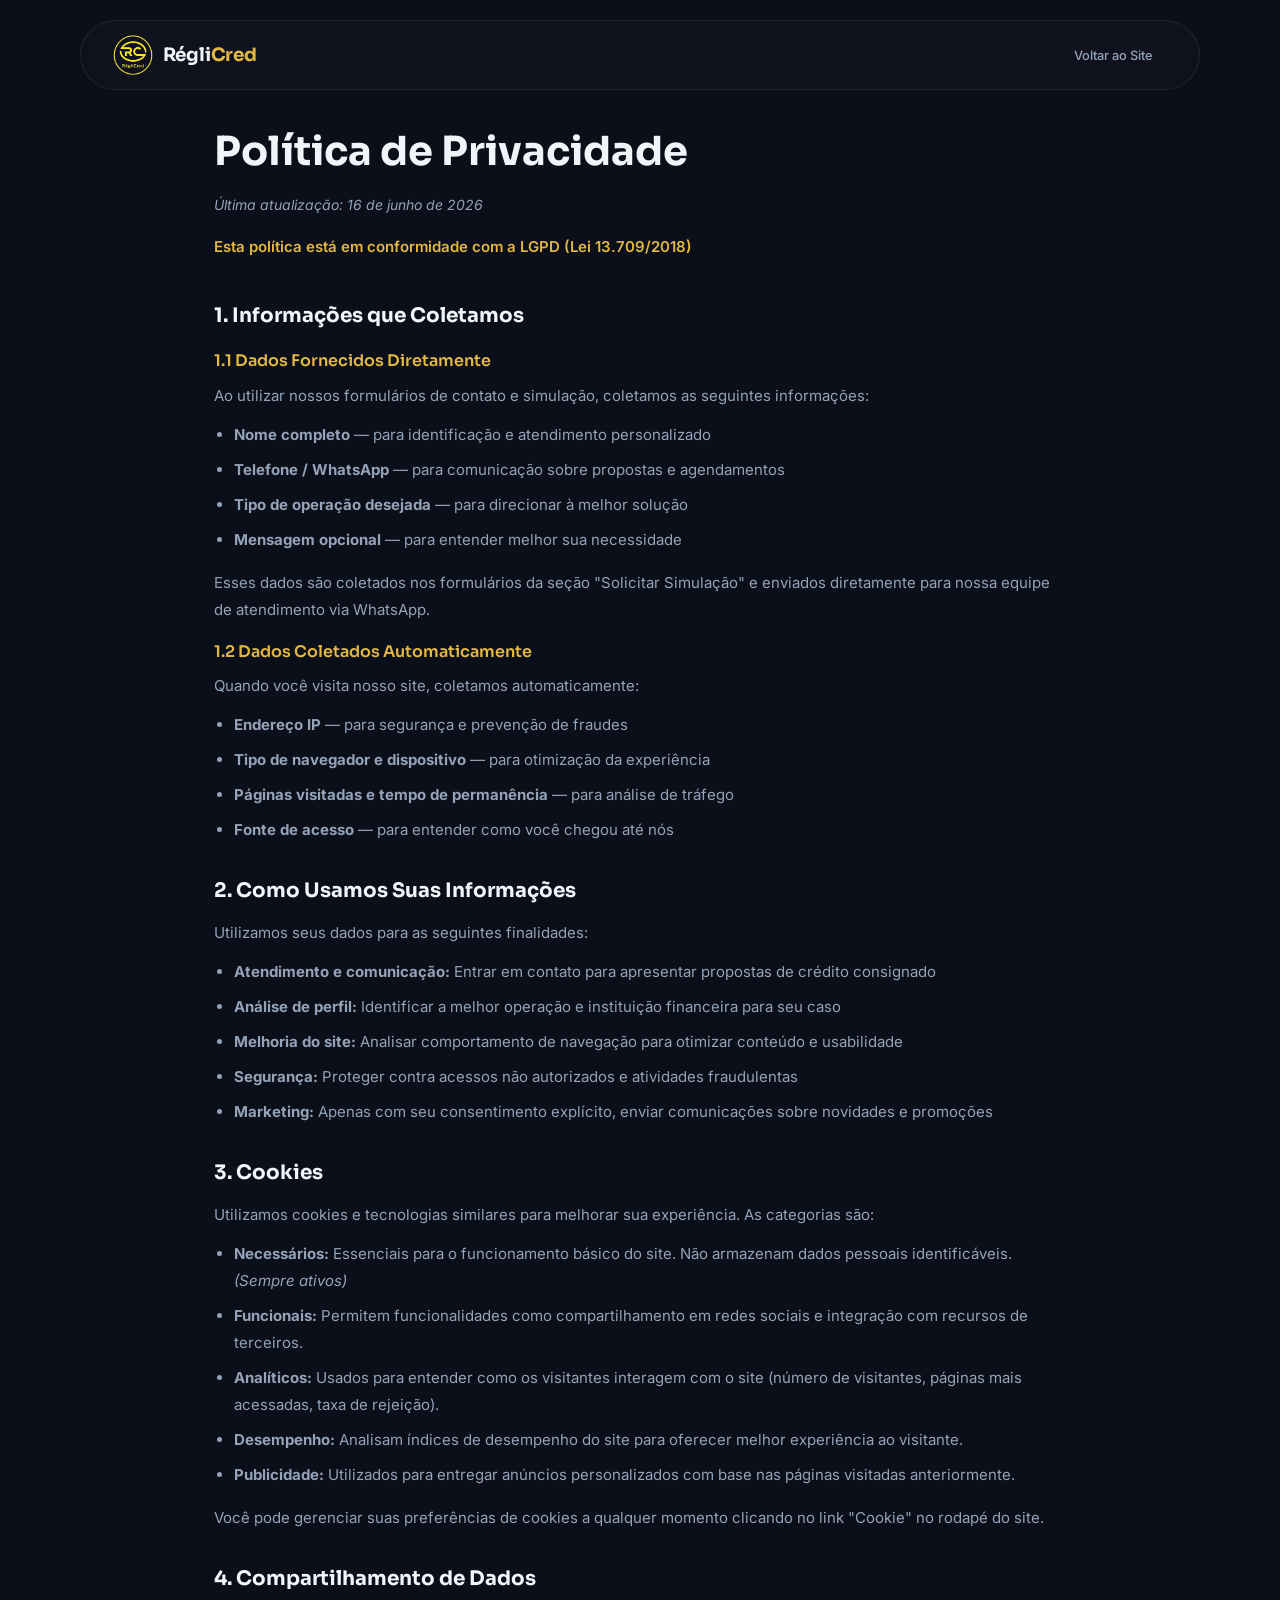
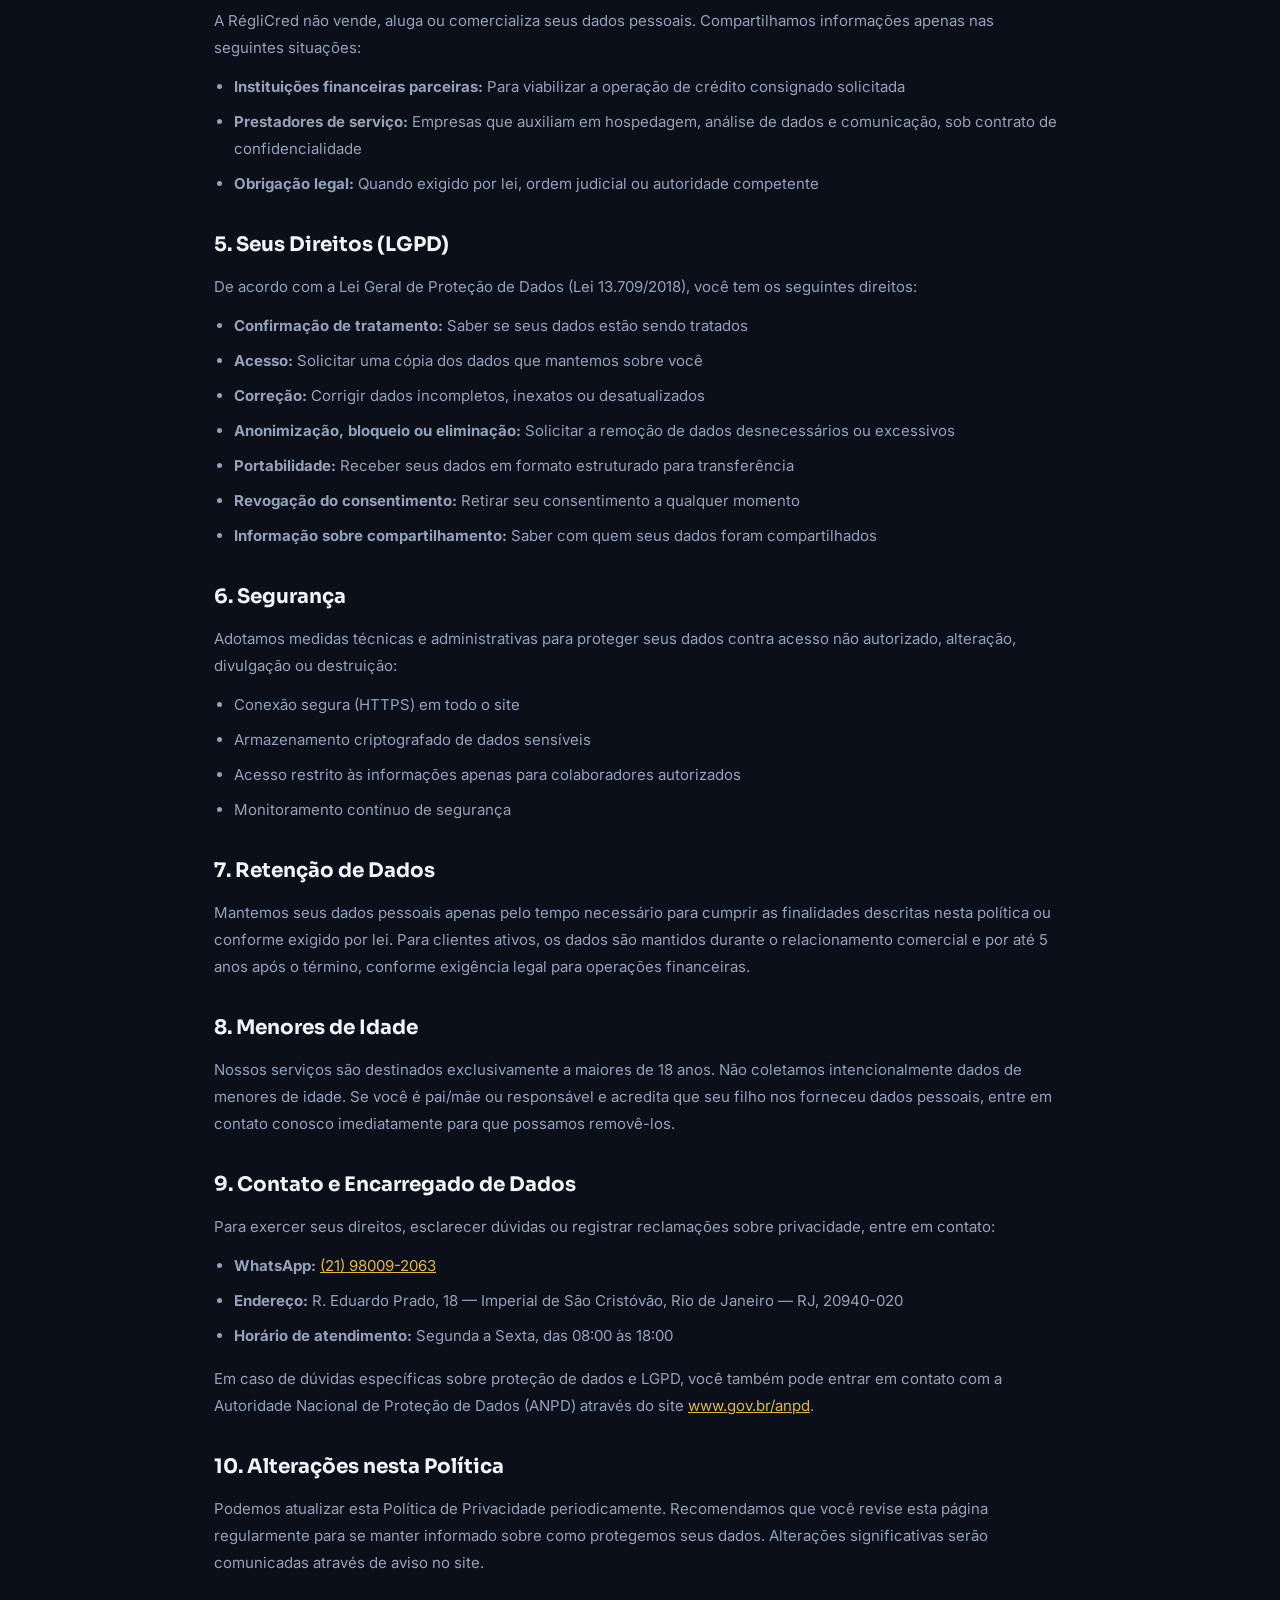
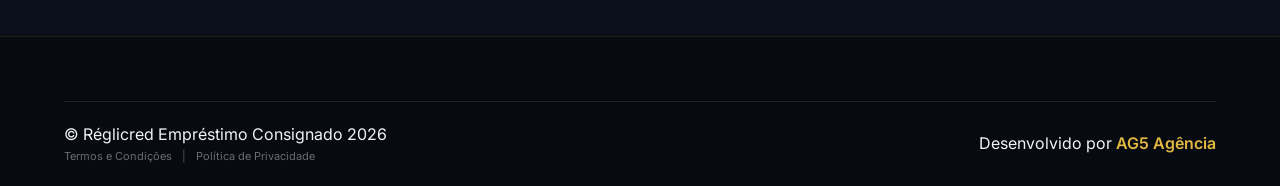
==== commit f6fe328f: "fix:aj" ====
--- a/politica-de-privacidade.html
+++ b/politica-de-privacidade.html
@@ -3,7 +3,10 @@
 <head>
   <meta charset="UTF-8">
   <meta name="viewport" content="width=device-width, initial-scale=1.0">
-  <title>Política de Privacidade - RégliCred</title>
+  <title>Política de Privacidade | RégliCred Empréstimo Consignado — LGPD</title>
+  <meta name="description" content="Política de Privacidade da RégliCred. Conformidade com a LGPD (Lei 13.709/2018). Saiba como protegemos seus dados pessoais.">
+  <meta name="robots" content="index, follow">
+  <link rel="canonical" href="https://reglicred.com.br/politica-de-privacidade.html">
   <link rel="shortcut icon" href="Assets/favicon-reglicred.ico" type="image/x-icon">
   <link rel="preconnect" href="https://fonts.googleapis.com">
   <link rel="preconnect" href="https://fonts.gstatic.com" crossorigin>
--- a/style.css
+++ b/style.css
@@ -76,7 +76,7 @@
   text-transform: uppercase;
   letter-spacing: 0.15em;
   color: var(--dourado);
-  margin-bottom: 16px;
+  margin-bottom: 0px;
   padding: 6px 16px;
   border: 1px solid var(--dourado);
   border-radius: 100px;
@@ -115,7 +115,7 @@
 .loading-logo {
   width: 80px;
   height: 80px;
-  margin-bottom: 24px;
+  margin-bottom: 8px;
   animation: pulse-logo 1.5s ease-in-out infinite;
 }
 
@@ -156,27 +156,30 @@
 /* ===== NAVBAR ===== */
 .navbar {
   position: fixed;
-  top: 0;
-  left: 0;
-  width: 100%;
+  top: 20px;
+  left: 50%;
+  transform: translateX(-50%);
+  width: calc(100% - 80px);
+  max-width: 1120px;
   z-index: 1000;
-  padding: 16px 0;
-  background: rgba(11, 15, 25, 0.85);
-  backdrop-filter: blur(20px);
-  -webkit-backdrop-filter: blur(20px);
-  border-bottom: 1px solid rgba(226, 184, 66, 0.08);
-  transition: padding var(--transition), background var(--transition);
+  padding: 14px 32px;
+  background: rgba(16, 20, 30, 0.82);
+  backdrop-filter: blur(16px) saturate(1.2);
+  -webkit-backdrop-filter: blur(16px) saturate(1.2);
+  border: 1px solid rgba(255, 255, 255, 0.06);
+  border-radius: 100px;
+  transition: all 0.4s cubic-bezier(0.22, 1, 0.36, 1);
 }
 
 .navbar.scrolled {
-  padding: 10px 0;
-  background: rgba(28, 28, 30, 0.95);
+  background: rgba(16, 20, 30, 0.94);
+  border-color: rgba(255, 255, 255, 0.08);
 }
 
 .nav-container {
-  max-width: 1200px;
-  margin: 0 auto;
-  padding: 0 24px;
+  max-width: none;
+  margin: 0;
+  padding: 0;
   display: flex;
   align-items: center;
   justify-content: space-between;
@@ -186,6 +189,7 @@
   display: flex;
   align-items: center;
   gap: 10px;
+  flex-shrink: 0;
 }
 
 .logo-img {
@@ -196,9 +200,10 @@
 
 .logo-text {
   font-family: var(--font-titulo);
-  font-size: 1.25rem;
+  font-size: 1.15rem;
   font-weight: 700;
   color: var(--off-white);
+  letter-spacing: -0.01em;
 }
 
 .nav-toggle {
@@ -226,40 +231,39 @@
 .nav-menu {
   display: flex;
   align-items: center;
-  gap: 8px;
+  gap: 6px;
 }
 
 .nav-link {
   font-family: var(--font-corpo);
-  font-size: 0.8125rem;
+  font-size: 0.8rem;
   font-weight: 500;
   color: var(--texto-sec);
-  padding: 8px 12px;
-  border-radius: var(--radius-sm);
-  transition: var(--transition);
+  padding: 8px 14px;
+  border-radius: 100px;
+  transition: all 0.25s ease;
 }
 
 .nav-link:hover {
   color: var(--off-white);
-  background: rgba(226, 184, 66, 0.08);
+  background: rgba(255, 255, 255, 0.04);
 }
 
 .nav-cta {
   font-family: var(--font-corpo);
-  font-size: 0.8125rem;
+  font-size: 0.8rem;
   font-weight: 600;
   color: var(--grafite);
   background: var(--dourado);
-  padding: 10px 20px;
-  border-radius: var(--radius-sm);
-  margin-left: 8px;
-  transition: var(--transition);
+  padding: 10px 22px;
+  border-radius: 100px;
+  margin-left: 6px;
+  transition: all 0.25s ease;
 }
 
 .nav-cta:hover {
   background: var(--dourado-claro);
-  transform: translateY(-2px);
-  box-shadow: 0 8px 24px rgba(226, 184, 66, 0.25);
+  transform: scale(0.97);
 }
 
 /* ===== HERO ===== */
@@ -268,7 +272,7 @@
   max-height: 100vh;
   display: flex;
   align-items: center;
-  padding: 90px 0 40px;
+  padding: clamp(80px, 10vh, 100px) 0 clamp(20px, 4vh, 40px);
   position: relative;
   overflow: hidden;
 }
@@ -305,7 +309,7 @@
   border-radius: 100px;
   font-size: 0.75rem;
   color: var(--dourado-claro);
-  margin-bottom: 20px;
+  margin-bottom: 12px;
 }
 
 .badge-star {
@@ -319,7 +323,7 @@
   font-weight: 800;
   line-height: 1.12;
   color: var(--off-white);
-  margin-bottom: 16px;
+  margin-bottom: 20px;
 }
 
 .hero-subtitle {
@@ -371,7 +375,7 @@
 
 .form-input {
   width: 100%;
-  padding: 14px 18px;
+  padding: 12px 14px;
   background: var(--carvao);
   border: 1px solid rgba(255,255,255,0.08);
   border-radius: var(--radius-sm);
@@ -425,7 +429,8 @@
 
 .form-btn-lg {
   font-size: 1.0625rem;
-  padding: 18px;
+  padding: 14px;
+  font-size: 0.9375rem;
 }
 
 .form-disclaimer {
@@ -438,18 +443,48 @@
 /* Hero Visual */
 .hero-visual {
   position: relative;
+  display: flex;
+  align-items: center;
+  justify-content: center;
+}
+
+.hero-visual::before {
+  content: '';
+  position: absolute;
+  top: 50%;
+  left: 50%;
+  transform: translate(-50%, -50%);
+  width: 130%;
+  height: 130%;
+  background: radial-gradient(circle, rgba(226, 184, 66, 0.08) 0%, transparent 60%);
+  z-index: 0;
+  pointer-events: none;
 }
 
 .hero-image-wrapper {
   position: relative;
-}
-
-.hero-image {
+  z-index: 1;
+  max-width: clamp(300px, 42vh, 380px);
   width: 100%;
-  height: clamp(360px, 52vh, 480px);
+  margin: 0 auto;
+  padding: 8px;
+  background: rgba(11, 15, 25, 0.5);
+  backdrop-filter: blur(20px);
+  -webkit-backdrop-filter: blur(20px);
+  border: 1px solid rgba(226, 184, 66, 0.15);
+  border-radius: 32px;
+  box-shadow: 
+    0 25px 50px -12px rgba(0, 0, 0, 0.7),
+    0 0 40px rgba(226, 184, 66, 0.03);
+}
+
+.hero-image,
+.hero-video {
+  width: 100%;
+  aspect-ratio: 9/16;
   object-fit: cover;
-  border-radius: var(--radius);
-  box-shadow: 0 40px 80px rgba(0,0,0,0.4);
+  border-radius: 24px;
+  display: block;
 }
 
 .hero-float-card {
@@ -609,508 +644,2373 @@
   color: rgba(226, 184, 66, 0.3);
 }
 
-/* ===== DOR E SOLUÇÃO ===== */
+/* ===== DOR E SOLUÇÃO MINIMALISTA PREMIUM ===== */
 .dor-solucao {
   padding: 100px 0;
-  background: var(--grafite);
-}
-
-.dor-solucao-grid {
+  background: linear-gradient(180deg, #111625 0%, #171E32 100%); /* Cor de fundo diferente da Hero (#0B0F19) */
+  border-top: 1px solid rgba(226, 184, 66, 0.05);
+  position: relative;
+  overflow: hidden;
+}
+
+.dor-solucao::after {
+  content: '';
+  position: absolute;
+  bottom: -20%;
+  right: -10%;
+  width: 600px;
+  height: 600px;
+  background: radial-gradient(circle, rgba(226, 184, 66, 0.03) 0%, transparent 70%);
+  pointer-events: none;
+}
+
+.dor-solucao-header {
+  text-align: center;
+  margin-bottom: 56px;
+}
+
+.dor-solucao-minimal {
   display: grid;
-  grid-template-columns: 1fr auto 1fr;
-  gap: 24px;
-  align-items: start;
-}
-
-.dor-box, .solucao-box {
+  grid-template-columns: 1fr 1fr;
+  gap: 40px;
+  max-width: 1000px;
+  margin: 0 auto;
+}
+
+.dor-box-min, .solucao-box-min {
   padding: 48px;
   border-radius: var(--radius);
-}
-
-.dor-box {
-  background: var(--carvao);
-  border: 1px solid rgba(255,255,255,0.05);
-}
-
-.dor-title {
+  background: rgba(11, 15, 25, 0.6);
+  border: 1px solid rgba(255, 255, 255, 0.02);
+  transition: var(--transition);
+  position: relative;
+}
+
+.dor-box-min:hover {
+  transform: translateY(-4px);
+  border-color: rgba(239, 68, 68, 0.15);
+  box-shadow: 0 30px 60px rgba(0, 0, 0, 0.4);
+}
+
+.solucao-box-min {
+  border-color: rgba(226, 184, 66, 0.12);
+  background: linear-gradient(135deg, rgba(226, 184, 66, 0.03) 0%, rgba(11, 15, 25, 0.5) 100%);
+}
+
+.solucao-box-min:hover {
+  transform: translateY(-4px) scale(1.01);
+  border-color: var(--dourado);
+  box-shadow: 0 35px 70px rgba(0, 0, 0, 0.45), 0 0 40px rgba(226, 184, 66, 0.03);
+}
+
+.box-icon-top {
+  width: 48px;
+  height: 48px;
+  display: flex;
+  align-items: center;
+  justify-content: center;
+  border-radius: 12px;
+  margin-bottom: 24px;
+}
+
+.box-icon-top svg {
+  width: 28px;
+  height: 28px;
+}
+
+.box-icon-top.text-red {
+  background: rgba(239, 68, 68, 0.08);
+  color: #EF4444;
+  border: 1px solid rgba(239, 68, 68, 0.15);
+}
+
+.box-icon-top.text-gold {
+  background: rgba(226, 184, 66, 0.08);
+  color: var(--dourado);
+  border: 1px solid rgba(226, 184, 66, 0.15);
+}
+
+.dor-box-min h3, .solucao-box-min h3 {
   font-family: var(--font-titulo);
-  font-size: 0.75rem;
-  font-weight: 600;
-  text-transform: uppercase;
-  letter-spacing: 0.15em;
-  color: #c0392b;
-  margin-bottom: 12px;
-}
-
-.dor-box h2, .solucao-box h2 {
-  font-family: var(--font-titulo);
-  font-size: clamp(1.25rem, 2.5vw, 1.75rem);
+  font-size: 1.25rem;
   font-weight: 700;
   color: var(--off-white);
-  margin-bottom: 16px;
-  line-height: 1.3;
-}
-
-.dor-box p, .solucao-box p {
+  margin-bottom: 6px;
+}
+
+.box-subtitle {
+  font-size: 0.875rem;
   color: var(--cinza-nevoa);
+  margin-bottom: 32px;
+}
+
+.min-list {
+  display: flex;
+  flex-direction: column;
+  gap: 20px;
+}
+
+.min-list li {
   font-size: 0.9375rem;
-  line-height: 1.7;
-  margin-bottom: 24px;
-}
-
-.dor-list li, .solucao-list li {
-  display: flex;
-  align-items: center;
-  gap: 12px;
-  padding: 10px 0;
-  font-size: 0.9375rem;
+  line-height: 1.6;
   color: var(--texto-sec);
-  border-bottom: 1px solid rgba(255,255,255,0.04);
-}
-
-.x-icon {
-  color: #c0392b;
-  font-weight: 700;
-  font-size: 0.75rem;
-  flex-shrink: 0;
-}
-
-.solucao-box {
-  background: linear-gradient(135deg, rgba(226, 184, 66, 0.06), rgba(16, 185, 129, 0.03));
-  border: 1px solid rgba(226, 184, 66, 0.15);
-}
-
-.solucao-title {
-  font-family: var(--font-titulo);
-  font-size: 0.75rem;
+  padding-left: 20px;
+  position: relative;
+}
+
+.min-list li::before {
+  content: '';
+  position: absolute;
+  left: 0;
+  top: 10px;
+  width: 4px;
+  height: 4px;
+  border-radius: 50%;
+}
+
+.dor-box-min .min-list li::before {
+  background: #EF4444;
+}
+
+.solucao-box-min .min-list li::before {
+  background: var(--dourado);
+}
+
+.min-list li span {
   font-weight: 600;
-  text-transform: uppercase;
-  letter-spacing: 0.15em;
-  color: var(--verde);
-  margin-bottom: 12px;
-}
-
-.check-icon {
-  width: 22px;
-  height: 22px;
-  display: flex;
-  align-items: center;
-  justify-content: center;
-  background: rgba(31, 122, 90, 0.2);
-  border-radius: 50%;
-  color: var(--verde);
-  font-size: 0.625rem;
-  font-weight: 700;
-  flex-shrink: 0;
-}
-
-/* Divider entre Dor e Solução */
-.dor-solucao-divider {
-  display: flex;
-  flex-direction: column;
-  align-items: center;
-  justify-content: center;
-  padding-top: 80px;
-  gap: 8px;
-}
-
-.divider-line {
-  width: 1px;
-  height: 40px;
-  background: linear-gradient(to bottom, transparent, rgba(226, 184, 66, 0.3), transparent);
-}
-
-.divider-arrow {
-  width: 40px;
-  height: 40px;
-  display: flex;
-  align-items: center;
-  justify-content: center;
-  background: rgba(226, 184, 66, 0.1);
-  border: 1px solid rgba(226, 184, 66, 0.2);
-  border-radius: 50%;
-  color: var(--dourado);
-  font-size: 1.125rem;
-  transition: var(--transition);
-}
-
-.solucao-box.reveal.visible ~ .dor-solucao-divider .divider-arrow,
-.dor-solucao-divider:has(+ .solucao-box.reveal.visible) .divider-arrow {
-  background: rgba(226, 184, 66, 0.2);
-  border-color: var(--dourado);
-  transform: scale(1.1);
-}
-
-/* ===== SERVIÇOS BENTO GRID ===== */
+  color: var(--off-white);
+  display: block;
+  margin-bottom: 2px;
+}
+/* ===== DEGRADÊ ENTRE SEÇÕES (GRADIENT BRIDGE) ===== */
+/*
+ * Elemento de transição suave entre seções com cores de fundo diferentes.
+ * Elimina a linha de corte abrupta entre seções adjacentes.
+ */
+.gradient-bridge {
+  display: block;
+  width: 100%;
+  height: 32px;
+  pointer-events: none;
+  position: relative;
+  z-index: 0;
+}
+
+/* Dor/Solução (#171E32) → Serviços (#151D30) */
+.gradient-bridge--dor-to-servicos {
+  background: linear-gradient(to bottom, #171E32, #151D30);
+}
+
+/* Nossa História → Educação e Segurança (ambas em grafite #0B0F19) */
+.gradient-bridge--sobre-to-videos {
+  background: #0B0F19;
+  height: 0; /* Invisível — o trabalho foi remover o ::before que causava o corte */
+}
+
+/* ===== SERVIÇOS PREMIUM — SPOTLIGHT GRID ===== */
 .servicos {
   padding: 100px 0;
   background: var(--carvao);
-}
-
-.bento-grid {
+  position: relative;
+  overflow: hidden;
+}
+
+.servicos-spotlight {
+  position: absolute;
+  inset: 0;
+  pointer-events: none;
+  z-index: 0;
+  background: radial-gradient(600px circle at var(--mouse-x, 50%) var(--mouse-y, 50%), rgba(226, 184, 66, 0.03), transparent 40%);
+  transition: background 0.3s ease;
+}
+
+.servicos .container {
+  position: relative;
+  z-index: 1;
+}
+
+/* Grid 3x2 */
+.servicos-grid {
   display: grid;
   grid-template-columns: repeat(3, 1fr);
+  grid-template-rows: repeat(2, auto);
   gap: 20px;
-}
-
-.bento-card {
+  max-width: 1100px;
+  margin: 0 auto;
+}
+
+.svc-tile {
+  position: relative;
+  border-radius: 20px;
+  overflow: hidden;
   background: var(--grafite);
-  border: 1px solid rgba(255,255,255,0.05);
-  border-radius: var(--radius);
-  padding: 36px;
-  transition: var(--transition);
+  border: 1px solid rgba(255, 255, 255, 0.05);
+  transition: all 0.5s cubic-bezier(0.22, 1, 0.36, 1);
+  cursor: pointer;
+}
+
+.svc-tile::before {
+  content: '';
+  position: absolute;
+  inset: 0;
+  border-radius: 20px;
+  padding: 1px;
+  background: linear-gradient(135deg, rgba(226, 184, 66, 0.2), transparent 40%, rgba(226, 184, 66, 0.05));
+  -webkit-mask: linear-gradient(#fff 0 0) content-box, linear-gradient(#fff 0 0);
+  -webkit-mask-composite: xor;
+  mask-composite: exclude;
+  opacity: 0;
+  transition: opacity 0.5s ease;
+  pointer-events: none;
+  z-index: 2;
+}
+
+.svc-tile:hover::before {
+  opacity: 1;
+}
+
+.svc-tile-spotlight {
+  position: absolute;
+  inset: 0;
+  opacity: 0;
+  transition: opacity 0.4s ease;
+  pointer-events: none;
+  z-index: 1;
+  background: radial-gradient(400px circle at var(--tile-x, 50%) var(--tile-y, 50%), rgba(226, 184, 66, 0.06), transparent 50%);
+}
+
+.svc-tile:hover .svc-tile-spotlight {
+  opacity: 1;
+}
+
+.svc-tile-border {
+  position: absolute;
+  inset: 0;
+  border-radius: 20px;
+  pointer-events: none;
+  z-index: 2;
+  box-shadow: inset 0 0 0 1px rgba(226, 184, 66, 0);
+  transition: box-shadow 0.5s ease;
+}
+
+.svc-tile:hover .svc-tile-border {
+  box-shadow: inset 0 0 0 1px rgba(226, 184, 66, 0.2);
+}
+
+.svc-tile-inner {
   position: relative;
-  overflow: hidden;
-}
-
-.bento-card::before {
-  content: '';
-  position: absolute;
-  top: 0;
-  left: 0;
-  right: 0;
-  height: 3px;
-  background: linear-gradient(90deg, var(--dourado), var(--dourado-claro));
-  opacity: 0;
-  transition: opacity var(--transition);
-}
-
-.bento-card:hover {
-  transform: translateY(-6px);
-  border-color: rgba(226, 184, 66, 0.15);
-  box-shadow: 0 20px 40px rgba(0,0,0,0.3), 0 0 40px rgba(226, 184, 66, 0.03);
-}
-
-.bento-card:hover::before {
-  opacity: 1;
-}
-
-.bento-large {
-  grid-row: span 2;
+  z-index: 3;
+  padding: 32px;
+  height: 100%;
   display: flex;
   flex-direction: column;
+}
+
+.svc-tile-meta {
+  display: flex;
+  justify-content: space-between;
+  align-items: center;
+  margin-bottom: 20px;
+}
+
+.svc-tile-tag {
+  font-family: var(--font-titulo);
+  font-size: 0.6875rem;
+  font-weight: 600;
+  text-transform: uppercase;
+  letter-spacing: 0.1em;
+  color: var(--dourado);
+  padding: 4px 12px;
+  background: rgba(226, 184, 66, 0.08);
+  border: 1px solid rgba(226, 184, 66, 0.15);
+  border-radius: 100px;
+  transition: all 0.4s ease;
+}
+
+.svc-tile:hover .svc-tile-tag {
+  background: rgba(226, 184, 66, 0.15);
+  border-color: rgba(226, 184, 66, 0.3);
+}
+
+.svc-tile-num {
+  font-family: var(--font-titulo);
+  font-size: 0.75rem;
+  font-weight: 700;
+  color: rgba(226, 184, 66, 0.25);
+  letter-spacing: 0.05em;
+  transition: color 0.3s ease;
+}
+
+.svc-tile:hover .svc-tile-num {
+  color: rgba(226, 184, 66, 0.5);
+}
+
+.svc-tile-icon {
+  width: 96px;
+  height: 96px;
+  display: flex;
+  align-items: center;
   justify-content: center;
-}
-
-.bento-icon {
-  font-size: 2.25rem;
-  margin-bottom: 16px;
-  display: inline-flex;
-  align-items: center;
-  justify-content: center;
-  width: 56px;
-  height: 56px;
-  background: rgba(226, 184, 66, 0.08);
-  border: 1px solid rgba(226, 184, 66, 0.12);
-  border-radius: var(--radius-sm);
-  transition: var(--transition);
-}
-
-.bento-card:hover .bento-icon {
-  background: rgba(226, 184, 66, 0.15);
-  border-color: rgba(226, 184, 66, 0.25);
-  transform: scale(1.05);
-}
-
-.bento-card h3 {
+  background: linear-gradient(135deg, rgba(226, 184, 66, 0.1), rgba(226, 184, 66, 0.02));
+  border: 1px solid rgba(226, 184, 66, 0.15);
+  border-radius: 16px;
+  margin-bottom: 20px;
+  transition: all 0.5s cubic-bezier(0.22, 1, 0.36, 1);
+}
+
+.svc-tile:hover .svc-tile-icon {
+  background: linear-gradient(135deg, rgba(226, 184, 66, 0.18), rgba(226, 184, 66, 0.06));
+  border-color: rgba(226, 184, 66, 0.3);
+  transform: scale(1.08) translateY(-2px);
+  box-shadow: 0 8px 24px rgba(226, 184, 66, 0.1);
+}
+
+.svc-tile-icon svg {
+  width: 26px;
+  height: 26px;
+  stroke: var(--dourado);
+  transition: all 0.4s ease;
+}
+
+.svc-tile:hover .svc-tile-icon svg {
+  stroke: var(--dourado-claro);
+  filter: drop-shadow(0 0 6px rgba(226, 184, 66, 0.3));
+}
+
+.svc-tile h3 {
   font-family: var(--font-titulo);
   font-size: 1.25rem;
   font-weight: 700;
   color: var(--off-white);
   margin-bottom: 10px;
-}
-
-.bento-card p {
+  line-height: 1.3;
+  transition: color 0.3s ease;
+}
+
+.svc-tile:hover h3 {
+  color: var(--dourado-claro);
+}
+
+.svc-tile p {
   font-size: 0.875rem;
   color: var(--cinza-nevoa);
-  line-height: 1.6;
+  line-height: 1.7;
   margin-bottom: 20px;
-}
-
-.bento-link {
+  flex: 1;
+  transition: color 0.3s ease;
+}
+
+.svc-tile:hover p {
+  color: rgba(241, 245, 249, 0.85);
+}
+
+.svc-tile-link {
+  display: inline-flex;
+  align-items: center;
+  gap: 8px;
   font-family: var(--font-titulo);
   font-size: 0.875rem;
   font-weight: 600;
   color: var(--dourado);
-  transition: var(--transition);
-}
-
-.bento-link:hover {
+  transition: all 0.4s cubic-bezier(0.22, 1, 0.36, 1);
+  width: fit-content;
+  position: relative;
+  padding: 2px 0;
+}
+
+.svc-tile-link svg {
+  width: 16px;
+  height: 16px;
+  transition: transform 0.4s cubic-bezier(0.22, 1, 0.36, 1);
+}
+
+.svc-tile-link::after {
+  content: '';
+  position: absolute;
+  bottom: 0;
+  left: 0;
+  width: 0;
+  height: 2px;
+  background: linear-gradient(90deg, var(--dourado), var(--dourado-claro));
+  border-radius: 2px;
+  transition: width 0.4s cubic-bezier(0.22, 1, 0.36, 1);
+}
+
+.svc-tile-link:hover {
   color: var(--dourado-claro);
-}
-
-/* ===== COMO FUNCIONA ===== */
+  gap: 12px;
+}
+
+.svc-tile-link:hover svg {
+  transform: translateX(4px);
+}
+
+.svc-tile-link:hover::after {
+  width: 100%;
+}
+
+/* ===== COMO FUNCIONA PREMIUM — PROCESS TIMELINE ===== */
+/* ===== COMO FUNCIONA — REDESIGN COM SETAS ===== */
 .como-funciona {
-  padding: 100px 0;
+  padding: 120px 0 100px;
   background: var(--grafite);
-}
-
-.steps-grid {
+  position: relative;
+  overflow: hidden;
+}
+
+/* Linha de brilho vertical central decorativa */
+.como-funciona::before {
+  content: '';
+  position: absolute;
+  top: 0;
+  left: 50%;
+  transform: translateX(-50%);
+  width: 1px;
+  height: 100%;
+  background: linear-gradient(to bottom, transparent, rgba(226, 184, 66, 0.06), transparent);
+  pointer-events: none;
+  z-index: 0;
+}
+
+/* Cabeçalho da seção em duas colunas */
+.cf-header {
+  display: grid;
+  grid-template-columns: 1fr 1fr;
+  gap: 40px;
+  align-items: end;
+  margin-bottom: 72px;
+}
+
+.cf-header-left {
+  display: flex;
+  flex-direction: column;
+  gap: 0;
+}
+
+.cf-header-left .section-title {
+  text-align: left;
+  margin-top: 8px;
+}
+
+.cf-header-desc {
+  font-size: 1rem;
+  color: var(--cinza-nevoa);
+  line-height: 1.7;
+  padding-left: 24px;
+  border-left: 2px solid rgba(226, 184, 66, 0.25);
+  align-self: center;
+}
+
+/* Grade horizontal dos passos com setas */
+.cf-steps-row {
   display: grid;
   grid-template-columns: 1fr auto 1fr auto 1fr;
-  gap: 24px;
+  gap: 0;
   align-items: start;
-}
-
-.step-card {
-  text-align: center;
-  padding: 40px 32px;
+  position: relative;
+  z-index: 1;
+}
+
+/* Card de cada passo */
+.cf-step {
+  position: relative;
+  padding: 40px 32px 32px;
+  background: linear-gradient(145deg, rgba(21, 29, 48, 0.7) 0%, rgba(11, 15, 25, 0.85) 100%);
+  border: 1px solid rgba(255, 255, 255, 0.06);
+  border-radius: 24px;
+  height: 360px;
+  display: flex;
+  flex-direction: column;
+  transition: border-color 0.4s ease, transform 0.4s cubic-bezier(0.22, 1, 0.36, 1), box-shadow 0.4s ease;
+  overflow: hidden;
+}
+
+/* Detalhe dourado superior ao hover */
+.cf-step::after {
+  content: '';
+  position: absolute;
+  top: 0;
+  left: 0;
+  right: 100%;
+  height: 2px;
+  background: linear-gradient(90deg, var(--dourado), var(--dourado-claro));
+  transition: right 0.55s cubic-bezier(0.22, 1, 0.36, 1);
+}
+
+.cf-step:hover::after {
+  right: 0;
+}
+
+.cf-step:hover {
+  border-color: rgba(226, 184, 66, 0.18);
+  transform: translateY(-6px);
+  box-shadow: 0 24px 48px rgba(0, 0, 0, 0.35), 0 0 32px rgba(226, 184, 66, 0.04);
+}
+
+/* Número de fundo como marca d'água */
+.cf-step-number {
+  position: absolute;
+  top: -8px;
+  right: 20px;
+  font-family: var(--font-titulo);
+  font-size: 5.5rem;
+  font-weight: 900;
+  line-height: 1;
+  color: rgba(226, 184, 66, 0.055);
+  pointer-events: none;
+  user-select: none;
+  transition: color 0.4s ease;
+}
+
+.cf-step:hover .cf-step-number {
+  color: rgba(226, 184, 66, 0.11);
+}
+
+/* Ícone do passo */
+.cf-step-icon-wrap {
+  width: 52px;
+  height: 52px;
+  display: flex;
+  align-items: center;
+  justify-content: center;
+  background: rgba(226, 184, 66, 0.07);
+  border: 1px solid rgba(226, 184, 66, 0.18);
+  border-radius: 14px;
+  margin-bottom: 24px;
+  transition: all 0.45s cubic-bezier(0.22, 1, 0.36, 1);
+}
+
+.cf-step:hover .cf-step-icon-wrap {
+  background: rgba(226, 184, 66, 0.14);
+  border-color: rgba(226, 184, 66, 0.35);
+  transform: scale(1.08);
+  box-shadow: 0 8px 24px rgba(226, 184, 66, 0.12);
+}
+
+.cf-step-icon-wrap svg {
+  width: 22px;
+  height: 22px;
+  stroke: var(--dourado);
+  transition: filter 0.3s ease, stroke 0.3s ease;
+}
+
+.cf-step:hover .cf-step-icon-wrap svg {
+  stroke: var(--dourado-claro);
+  filter: drop-shadow(0 0 6px rgba(226, 184, 66, 0.3));
+}
+
+/* Corpo de texto do passo */
+.cf-step-body h3 {
+  font-family: var(--font-titulo);
+  font-size: 1.2rem;
+  font-weight: 700;
+  color: var(--off-white);
+  margin-bottom: 10px;
+  transition: color 0.3s ease;
+}
+
+.cf-step:hover .cf-step-body h3 {
+  color: var(--dourado-claro);
+}
+
+.cf-step-body p {
+  font-size: 0.875rem;
+  color: var(--cinza-nevoa);
+  line-height: 1.7;
+  margin: 0 0 24px;
+  transition: color 0.3s ease;
+}
+
+.cf-step:hover .cf-step-body p {
+  color: rgba(241, 245, 249, 0.8);
+}
+
+/* Tags informativas do passo */
+.cf-step-tags {
+  display: flex;
+  gap: 8px;
+  flex-wrap: wrap;
+}
+
+.cf-tag {
+  font-family: var(--font-titulo);
+  font-size: 0.6875rem;
+  font-weight: 600;
+  text-transform: uppercase;
+  letter-spacing: 0.08em;
+  color: var(--dourado);
+  padding: 5px 12px;
+  background: rgba(226, 184, 66, 0.06);
+  border: 1px solid rgba(226, 184, 66, 0.12);
+  border-radius: 100px;
+  transition: all 0.3s ease;
+}
+
+.cf-step:hover .cf-tag {
+  background: rgba(226, 184, 66, 0.12);
+  border-color: rgba(226, 184, 66, 0.28);
+}
+
+/* Container das setas SVG entre os passos */
+.cf-arrow {
+  display: flex;
+  flex-direction: column;
+  align-items: center;
+  justify-content: center;
+  gap: 10px;
+  padding: 0 8px;
+  padding-top: 56px; /* Alinha verticalmente com o ícone dos passos */
+  color: rgba(226, 184, 66, 0.4);
+  flex-shrink: 0;
+}
+
+.cf-arrow-svg {
+  width: 100px;
+  height: 36px;
+  overflow: visible;
+  transition: color 0.4s ease;
+}
+
+/* Animação de rastro tracejado da seta */
+.cf-arrow-path {
+  stroke-dasharray: 6 5;
+  animation: dash-flow 2s linear infinite;
+}
+
+@keyframes dash-flow {
+  to {
+    stroke-dashoffset: -22;
+  }
+}
+
+.cf-arrow-label {
+  font-family: var(--font-titulo);
+  font-size: 0.6rem;
+  font-weight: 700;
+  text-transform: uppercase;
+  letter-spacing: 0.12em;
+  color: rgba(226, 184, 66, 0.35);
+  white-space: nowrap;
+}
+
+/* ===== SEPARADOR DE SEÇÃO PREMIUM ===== */
+.section-divider {
+  display: flex;
+  align-items: center;
+  gap: 0;
+  padding: 0 40px;
+  background: var(--grafite);
+  position: relative;
+  z-index: 1;
+}
+
+.divider-line {
+  flex: 1;
+  height: 1px;
+  background: linear-gradient(90deg, transparent, rgba(226, 184, 66, 0.2), rgba(226, 184, 66, 0.35), rgba(226, 184, 66, 0.2), transparent);
+}
+
+.divider-ornament {
+  flex-shrink: 0;
+  padding: 0 20px;
+  color: rgba(226, 184, 66, 0.5);
+  display: flex;
+  align-items: center;
+  justify-content: center;
+}
+
+.divider-ornament svg {
+  width: 22px;
+  height: 22px;
+  display: block;
+  animation: ornament-spin 12s linear infinite;
+}
+
+@keyframes ornament-spin {
+  from { transform: rotate(0deg); }
+  to   { transform: rotate(360deg); }
+}
+
+/* ===== CALCULADORA DE EMPRÉSTIMO ===== */
+.calculadora-section {
+  padding: 100px 0;
+  background: radial-gradient(circle at 15% 75%, rgba(226, 184, 66, 0.035) 0%, transparent 60%), var(--grafite);
+  position: relative;
+  overflow: hidden;
+  border-bottom: 1px solid rgba(226, 184, 66, 0.05);
+}
+
+.calc-grid {
+  display: grid;
+  grid-template-columns: 1fr 1.15fr;
+  gap: 56px;
+  align-items: center;
+}
+
+.calc-content {
+  display: flex;
+  flex-direction: column;
+}
+
+.calc-description {
+  font-size: 1.0625rem;
+  color: var(--cinza-nevoa);
+  line-height: 1.7;
+  margin-top: 24px;
+  margin-bottom: 36px;
+}
+
+.calc-benefits {
+  display: flex;
+  flex-direction: column;
+  gap: 16px;
+}
+
+.calc-benefit-item {
+  display: flex;
+  align-items: center;
+  gap: 12px;
+  font-size: 0.9375rem;
+  color: var(--off-white);
+}
+
+.calc-benefit-item svg {
+  flex-shrink: 0;
+}
+
+.calc-card {
   background: var(--carvao);
-  border: 1px solid rgba(255,255,255,0.05);
+  border: 1px solid rgba(226, 184, 66, 0.08);
   border-radius: var(--radius);
-  position: relative;
-  transition: var(--transition);
-}
-
-.step-card:hover {
-  border-color: rgba(232, 182, 23, 0.15);
-  transform: translateY(-4px);
-}
-
-.step-number {
+  padding: 32px;
+  box-shadow: 0 30px 60px rgba(0, 0, 0, 0.4), 0 0 50px rgba(226, 184, 66, 0.02);
+  display: flex;
+  flex-direction: column;
+}
+
+.calc-tabs {
+  display: flex;
+  border-bottom: 1px solid rgba(255, 255, 255, 0.06);
+  margin-bottom: 32px;
+  gap: 4px;
+}
+
+.calc-tab {
+  flex: 1;
+  background: none;
+  border: none;
+  border-bottom: 2px solid transparent;
+  color: var(--cinza-nevoa);
   font-family: var(--font-titulo);
-  font-size: 3.5rem;
+  font-size: 0.875rem;
+  font-weight: 600;
+  padding: 12px 8px;
+  cursor: pointer;
+  transition: all 0.3s var(--transition);
+}
+
+.calc-tab:hover {
+  color: var(--off-white);
+}
+
+.calc-tab.active {
+  color: var(--dourado);
+  border-bottom-color: var(--dourado);
+  background: rgba(226, 184, 66, 0.03);
+}
+
+.calc-body {
+  display: flex;
+  flex-direction: column;
+  gap: 28px;
+}
+
+.calc-control-group {
+  display: flex;
+  flex-direction: column;
+  gap: 12px;
+}
+
+.calc-control-label {
+  display: flex;
+  justify-content: space-between;
+  align-items: center;
+  font-family: var(--font-titulo);
+  font-size: 0.875rem;
+  color: var(--off-white);
+  font-weight: 600;
+}
+
+.calc-val-display {
+  color: var(--dourado);
+  font-size: 1.125rem;
+  font-weight: 700;
+}
+
+.calc-slider {
+  -webkit-appearance: none;
+  width: 100%;
+  height: 6px;
+  border-radius: 10px;
+  background: rgba(255, 255, 255, 0.08);
+  outline: none;
+  transition: background 0.3s;
+}
+
+.calc-slider::-webkit-slider-thumb {
+  -webkit-appearance: none;
+  appearance: none;
+  width: 22px;
+  height: 22px;
+  border-radius: 50%;
+  background: var(--dourado);
+  border: 3px solid var(--carvao);
+  box-shadow: 0 0 12px rgba(226, 184, 66, 0.4);
+  cursor: pointer;
+  transition: transform 0.15s ease, background 0.15s ease;
+}
+
+.calc-slider::-webkit-slider-thumb:hover {
+  transform: scale(1.25);
+  background: var(--dourado-claro);
+}
+
+.calc-slider::-moz-range-thumb {
+  width: 14px;
+  height: 14px;
+  border-radius: 50%;
+  background: var(--dourado);
+  border: 3px solid var(--carvao);
+  box-shadow: 0 0 12px rgba(226, 184, 66, 0.4);
+  cursor: pointer;
+  transition: transform 0.15s ease, background 0.15s ease;
+}
+
+.calc-slider::-moz-range-thumb:hover {
+  transform: scale(1.25);
+  background: var(--dourado-claro);
+}
+
+.calc-slider-limits {
+  display: flex;
+  justify-content: space-between;
+  font-size: 0.75rem;
+  color: var(--cinza-nevoa);
+  margin-top: -4px;
+}
+
+.calc-result {
+  display: flex;
+  align-items: center;
+  justify-content: space-between;
+  background: rgba(11, 15, 25, 0.3);
+  border: 1px solid rgba(255, 255, 255, 0.04);
+  border-radius: 16px;
+  padding: 24px 28px;
+  margin-top: 12px;
+}
+
+.calc-result-item {
+  display: flex;
+  flex-direction: column;
+  gap: 4px;
+}
+
+.result-label {
+  font-size: 0.75rem;
+  text-transform: uppercase;
+  letter-spacing: 0.08em;
+  color: var(--cinza-nevoa);
+}
+
+.result-value {
+  font-family: var(--font-titulo);
+  font-size: 2.25rem;
   font-weight: 800;
-  color: rgba(232, 182, 23, 0.15);
-  line-height: 1;
-  margin-bottom: 8px;
-}
-
-.step-card h3 {
+  color: var(--dourado);
+  line-height: 1.1;
+  letter-spacing: -0.02em;
+}
+
+.result-value-sub {
   font-family: var(--font-titulo);
   font-size: 1.25rem;
   font-weight: 700;
   color: var(--off-white);
+}
+
+.calc-result-divider {
+  width: 1px;
+  height: 48px;
+  background: rgba(255, 255, 255, 0.08);
+}
+
+.calc-cta-btn {
+  display: inline-flex;
+  align-items: center;
+  justify-content: center;
+  gap: 10px;
+  background: var(--dourado);
+  color: var(--grafite);
+  padding: 18px 32px;
+  border-radius: var(--radius-sm);
+  font-family: var(--font-titulo);
+  font-size: 0.9375rem;
+  font-weight: 700;
+  transition: var(--transition);
+  box-shadow: 0 10px 24px rgba(226, 184, 66, 0.15);
+}
+
+.calc-cta-btn:hover {
+  background: var(--dourado-claro);
+  transform: translateY(-2px);
+  box-shadow: 0 12px 32px rgba(226, 184, 66, 0.25);
+}
+
+.calc-cta-btn svg {
+  fill: currentColor;
+  transition: transform 0.3s var(--transition);
+}
+
+.calc-cta-btn:hover svg {
+  transform: scale(1.1) rotate(5deg);
+}
+
+.calc-footer-info {
+  font-size: 0.75rem;
+  color: var(--cinza-nevoa);
+  text-align: center;
+  margin-top: 8px;
+}
+
+/* ===== NOSSA ESTRUTURA PREMIUM ===== */
+.estrutura {
+  padding: 120px 0;
+  background: var(--carvao);
+  position: relative;
+  overflow: hidden;
+}
+
+.estrutura-ambient {
+  position: absolute;
+  inset: 0;
+  pointer-events: none;
+  z-index: 0;
+}
+
+.estrutura-orb {
+  position: absolute;
+  width: 500px;
+  height: 500px;
+  border-radius: 50%;
+  filter: blur(120px);
+  opacity: 0.3;
+  background: radial-gradient(circle, rgba(226, 184, 66, 0.06), transparent 70%);
+  top: 20%;
+  left: 50%;
+  transform: translateX(-50%);
+  animation: orbPulse 15s ease-in-out infinite;
+}
+
+@keyframes orbPulse {
+  0%, 100% { transform: translateX(-50%) scale(1); opacity: 0.3; }
+  50% { transform: translateX(-50%) scale(1.15); opacity: 0.4; }
+}
+
+.estrutura .container {
+  position: relative;
+  z-index: 1;
+}
+
+.estrutura-showcase {
+  display: grid;
+  grid-template-columns: 1.4fr 1fr;
+  grid-template-rows: 1fr 1fr;
+  gap: 20px;
+  height: 600px;
+  max-width: 1100px;
+  margin: 0 auto;
+}
+
+.estrutura-card {
+  position: relative;
+  border-radius: 24px;
+  overflow: hidden;
+  cursor: pointer;
+  transition: all 0.6s cubic-bezier(0.22, 1, 0.36, 1);
+}
+
+.estrutura-card--featured {
+  grid-row: span 2;
+}
+
+.estrutura-card-shine {
+  position: absolute;
+  inset: 0;
+  z-index: 3;
+  pointer-events: none;
+  background: linear-gradient(
+    105deg,
+    transparent 40%,
+    rgba(255, 255, 255, 0.03) 45%,
+    rgba(255, 255, 255, 0.06) 50%,
+    rgba(255, 255, 255, 0.03) 55%,
+    transparent 60%
+  );
+  background-size: 200% 200%;
+  background-position: 100% 0;
+  transition: background-position 0.8s ease;
+  opacity: 0;
+}
+
+.estrutura-card:hover .estrutura-card-shine {
+  opacity: 1;
+  background-position: -100% 0;
+}
+
+.estrutura-card-inner {
+  position: relative;
+  width: 100%;
+  height: 100%;
+  overflow: hidden;
+  border-radius: 24px;
+}
+
+.estrutura-card-inner::after {
+  content: '';
+  position: absolute;
+  inset: 0;
+  border-radius: 24px;
+  padding: 1px;
+  background: linear-gradient(135deg, rgba(226, 184, 66, 0.15), transparent 50%, rgba(226, 184, 66, 0.05));
+  -webkit-mask: linear-gradient(#fff 0 0) content-box, linear-gradient(#fff 0 0);
+  -webkit-mask-composite: xor;
+  mask-composite: exclude;
+  opacity: 0;
+  transition: opacity 0.5s ease;
+  pointer-events: none;
+  z-index: 2;
+}
+
+.estrutura-card:hover .estrutura-card-inner::after {
+  opacity: 1;
+}
+
+.estrutura-card img {
+  width: 100%;
+  height: 100%;
+  object-fit: cover;
+  transition: transform 0.8s cubic-bezier(0.22, 1, 0.36, 1);
+  filter: brightness(0.85);
+}
+
+.estrutura-card:hover img {
+  transform: scale(1.08);
+  filter: brightness(0.95);
+}
+
+.estrutura-card-overlay {
+  position: absolute;
+  bottom: 0;
+  left: 0;
+  right: 0;
+  padding: 48px 32px 32px;
+  background: linear-gradient(to top, rgba(11, 15, 25, 0.95) 0%, rgba(11, 15, 25, 0.6) 50%, transparent 100%);
+  z-index: 2;
+  transition: all 0.5s cubic-bezier(0.22, 1, 0.36, 1);
+}
+
+.estrutura-card:hover .estrutura-card-overlay {
+  background: linear-gradient(to top, rgba(11, 15, 25, 0.98) 0%, rgba(11, 15, 25, 0.7) 60%, transparent 100%);
+  padding-bottom: 40px;
+}
+
+.estrutura-card-meta {
   margin-bottom: 12px;
 }
 
-.step-card p {
+.estrutura-card-tag {
+  font-family: var(--font-titulo);
+  font-size: 0.6875rem;
+  font-weight: 600;
+  text-transform: uppercase;
+  letter-spacing: 0.12em;
+  color: var(--dourado);
+  padding: 5px 14px;
+  background: rgba(226, 184, 66, 0.1);
+  border: 1px solid rgba(226, 184, 66, 0.2);
+  border-radius: 100px;
+  display: inline-block;
+  transition: all 0.4s ease;
+}
+
+.estrutura-card:hover .estrutura-card-tag {
+  background: rgba(226, 184, 66, 0.18);
+  border-color: rgba(226, 184, 66, 0.35);
+  box-shadow: 0 4px 16px rgba(226, 184, 66, 0.1);
+}
+
+.estrutura-card-overlay h3 {
+  font-family: var(--font-titulo);
+  font-size: 1.375rem;
+  font-weight: 700;
+  color: var(--off-white);
+  margin-bottom: 8px;
+  line-height: 1.3;
+  transition: color 0.3s ease;
+}
+
+.estrutura-card:hover .estrutura-card-overlay h3 {
+  color: var(--dourado-claro);
+}
+
+.estrutura-card-overlay p {
   font-size: 0.875rem;
   color: var(--cinza-nevoa);
   line-height: 1.6;
-}
-
-.step-connector {
-  display: flex;
-  align-items: center;
-  justify-content: center;
-  height: 100%;
-  padding-top: 60px;
-}
-
-.step-line {
-  width: 40px;
-  height: 2px;
-  background: linear-gradient(90deg, var(--dourado), var(--dourado-claro));
+  max-width: 320px;
+  opacity: 0;
+  transform: translateY(10px);
+  transition: all 0.5s cubic-bezier(0.22, 1, 0.36, 1);
+}
+
+.estrutura-card:hover .estrutura-card-overlay p {
+  opacity: 1;
+  transform: translateY(0);
+}
+
+.estrutura-card--featured .estrutura-card-overlay h3 {
+  font-size: 1.625rem;
+  margin-bottom: 12px;
+}
+
+.estrutura-card--featured .estrutura-card-overlay p {
+  font-size: 0.9375rem;
+  max-width: 400px;
+}
+
+/* ===== SOBRE / CREDENCIAIS ===== */
+.sobre {
+  padding: 120px 0;
+  background: radial-gradient(circle at 10% 20%, rgba(23, 30, 50, 0.4) 0%, var(--grafite) 90%);
   position: relative;
-}
-
-.step-line::after {
+  overflow: hidden;
+}
+
+.sobre::before {
   content: '';
   position: absolute;
-  right: -4px;
-  top: -3px;
-  width: 0;
-  height: 0;
-  border-top: 4px solid transparent;
-  border-bottom: 4px solid transparent;
-  border-left: 6px solid var(--dourado-claro);
-}
-
-/* ===== GALERIA / ENCANTAMENTO ===== */
-.encantamento {
-  padding: 100px 0;
+  top: 0;
+  left: 0;
+  right: 0;
+  height: 1px;
+  background: linear-gradient(90deg, transparent, rgba(226, 184, 66, 0.15), transparent);
+}
+
+/* Dissolve a borda inferior da seção para eliminar linha de corte */
+.sobre::after {
+  content: '';
+  position: absolute;
+  bottom: 0;
+  left: 0;
+  right: 0;
+  height: 80px;
+  background: linear-gradient(to bottom, transparent, #0B0F19);
+  pointer-events: none;
+  z-index: 2;
+}
+
+.sobre-grid {
+  display: grid;
+  grid-template-columns: 1fr 1.2fr;
+  grid-template-rows: auto auto;
+  gap: 30px 80px;
+  align-items: center;
+}
+
+/* Coluna de Mídia */
+.sobre-media {
+  position: relative;
+  grid-column: 1;
+  grid-row: 1 / span 2;
+  align-self: center;
+}
+
+.sobre-header-col {
+  grid-column: 2;
+  grid-row: 1;
+}
+
+.sobre-details {
+  grid-column: 2;
+  grid-row: 2;
+  display: flex;
+  flex-direction: column;
+  gap: 20px;
+}
+
+/* ===== VÍDEO PREMIUM — NOSSA HISTÓRIA ===== */
+.video-container {
+  position: relative;
+  width: 100%;
+  aspect-ratio: 9 / 16;
+  max-width: 360px;
+  margin: 0 auto;
+  border-radius: 28px;
+  overflow: hidden;
+  box-shadow: 
+    0 20px 40px rgba(0, 0, 0, 0.5), 
+    0 0 0 1px rgba(255, 255, 255, 0.05),
+    inset 0 0 80px rgba(0,0,0,0.2);
+  cursor: pointer;
   background: var(--carvao);
-}
-
-.gallery-grid {
-  display: grid;
-  grid-template-columns: 2fr 1fr;
-  grid-template-rows: 1fr 1fr;
-  gap: 16px;
-  height: 520px;
-}
-
-.gallery-item {
-  position: relative;
-  border-radius: var(--radius);
-  overflow: hidden;
-}
-
-.gallery-item img {
+  transition: box-shadow 0.5s ease, transform 0.5s cubic-bezier(0.22, 1, 0.36, 1);
+}
+
+.video-container:hover {
+  box-shadow: 
+    0 30px 60px rgba(0, 0, 0, 0.6), 
+    0 0 0 1px rgba(226, 184, 66, 0.15),
+    inset 0 0 60px rgba(0,0,0,0.1);
+  transform: translateY(-4px);
+}
+
+.video-container video {
   width: 100%;
   height: 100%;
   object-fit: cover;
-  transition: transform 0.6s cubic-bezier(0.22, 1, 0.36, 1);
-}
-
-.gallery-item:hover img {
+  transition: transform 0.8s cubic-bezier(0.22, 1, 0.36, 1), filter 0.5s ease;
+  filter: brightness(0.85) saturate(0.95);
+  border-radius: 28px;
+}
+
+/* No hover do container, garante que controles nativos apareçam por cima */
+.video-container:hover video::-webkit-media-controls-panel {
+  opacity: 1 !important;
+}
+
+/* Quando o vídeo está em play, ajusta z-index da legenda para não sobrepor controles */
+.video-container.playing .video-caption-premium {
+  z-index: 3;
+  padding-bottom: 50px;
+}
+
+.video-container.playing:hover .video-caption-premium {
+  padding-bottom: 54px;
+}
+
+.video-container:hover video {
   transform: scale(1.05);
-}
-
-.gallery-large {
-  grid-row: span 2;
-}
-
-.gallery-overlay {
+  filter: brightness(0.95) saturate(1.05);
+}
+
+/* Overlay central — play/pause */
+.video-overlay {
+  position: absolute;
+  inset: 0;
+  background: linear-gradient(to top, rgba(11, 15, 25, 0.85) 0%, transparent 50%, rgba(11, 15, 25, 0.3) 100%);
+  display: flex;
+  align-items: center;
+  justify-content: center;
+  z-index: 2;
+  transition: background 0.5s ease, opacity 0.4s ease;
+}
+
+.video-container:hover .video-overlay {
+  background: linear-gradient(to top, rgba(11, 15, 25, 0.75) 0%, transparent 55%, rgba(11, 15, 25, 0.2) 100%);
+}
+
+.video-play-icon {
+  width: 68px;
+  height: 68px;
+  border-radius: 50%;
+  background: var(--dourado);
+  color: var(--grafite);
+  display: flex;
+  align-items: center;
+  justify-content: center;
+  box-shadow: 0 8px 28px rgba(226, 184, 66, 0.35), 0 0 0 4px rgba(226, 184, 66, 0.1);
+  transition: all 0.5s cubic-bezier(0.175, 0.885, 0.32, 1.275);
+  position: relative;
+  z-index: 3;
+}
+
+.video-play-icon .pause-symbol {
+  display: none;
+}
+
+.video-play-icon.playing {
+  background: rgba(11, 15, 25, 0.85);
+  color: var(--dourado);
+  border: 1px solid rgba(226, 184, 66, 0.25);
+  transform: scale(0.88);
+  box-shadow: 0 4px 16px rgba(0,0,0,0.3), 0 0 0 3px rgba(226, 184, 66, 0.08);
+}
+
+/* Vídeo da Nossa História: botão de pausa some quando não está em hover */
+.sobre-media .video-container .video-play-icon.playing {
+  opacity: 0;
+}
+
+.sobre-media .video-container:hover .video-play-icon.playing {
+  opacity: 1;
+}
+
+.video-play-icon .play-symbol {
+  display: inline;
+}
+
+.video-play-icon .pause-symbol {
+  display: none;
+}
+
+.video-play-icon.playing .play-symbol {
+  display: none;
+}
+
+.video-play-icon.playing .pause-symbol {
+  display: inline;
+}
+
+/* Só o ícone de pausa nos cards da grid */
+.video-card-premium .video-play-icon.playing .pause-symbol {
+  display: inline;
+  color: var(--dourado);
+}
+
+/* Cards da grid: botão de pausa sempre visível quando playing */
+.video-card-premium .video-container .video-play-icon.playing {
+  opacity: 0;
+}
+
+.video-card-premium .video-container:hover .video-play-icon.playing {
+  opacity: 1;
+}
+
+/* Badge superior esquerdo */
+  position: absolute;
+  top: 20px;
+  left: 20px;
+  z-index: 3;
+  background: rgba(11, 15, 25, 0.8);
+  backdrop-filter: blur(12px);
+  -webkit-backdrop-filter: blur(12px);
+  border: 1px solid rgba(255, 255, 255, 0.08);
+  padding: 8px 16px;
+  border-radius: 100px;
+  font-size: 0.75rem;
+  font-weight: 600;
+  color: var(--off-white);
+  display: flex;
+  align-items: center;
+  gap: 8px;
+  box-shadow: 0 4px 16px rgba(0,0,0,0.25);
+  transition: all 0.4s ease;
+}
+
+.video-container:hover .video-badge {
+  background: rgba(11, 15, 25, 0.9);
+  border-color: rgba(226, 184, 66, 0.15);
+  transform: translateY(-2px);
+}
+
+.pulse-dot {
+  width: 6px;
+  height: 6px;
+  background: var(--dourado);
+  border-radius: 50%;
+  position: relative;
+  flex-shrink: 0;
+}
+
+.pulse-dot::after {
+  content: '';
+  position: absolute;
+  inset: -4px;
+  border-radius: 50%;
+  border: 1px solid var(--dourado);
+  animation: pulse-sobre 1.8s infinite;
+}
+
+@keyframes pulse-sobre {
+  0% { transform: scale(1); opacity: 1; }
+  100% { transform: scale(2.2); opacity: 0; }
+}
+
+/* Botões superiores direito — aparecem só quando o vídeo está em play */
+.video-top-controls {
+  position: absolute;
+  top: 20px;
+  right: 20px;
+  z-index: 4;
+  display: flex;
+  gap: 10px;
+  opacity: 0;
+  transform: translateY(-8px);
+  pointer-events: none;
+  transition: opacity 0.4s ease, transform 0.4s ease;
+}
+
+/* Quando o vídeo está em play, botões aparecem */
+.video-container.playing .video-top-controls,
+.video-card-premium .video-container.playing .video-top-controls {
+  opacity: 1;
+  transform: translateY(0);
+  pointer-events: all;
+}
+
+/* No hover do container em play, mantém visível */
+.video-container.playing:hover .video-top-controls,
+.video-card-premium .video-container.playing:hover .video-top-controls {
+  opacity: 1;
+  transform: translateY(0);
+}
+
+.video-icon-btn {
+  width: 40px;
+  height: 40px;
+  border-radius: 50%;
+  background: rgba(11, 15, 25, 0.8);
+  backdrop-filter: blur(12px);
+  -webkit-backdrop-filter: blur(12px);
+  border: 1px solid rgba(255, 255, 255, 0.1);
+  color: var(--off-white);
+  cursor: pointer;
+  display: flex;
+  align-items: center;
+  justify-content: center;
+  transition: all 0.4s cubic-bezier(0.22, 1, 0.36, 1);
+  position: relative;
+  overflow: hidden;
+}
+
+.video-icon-btn::before {
+  content: '';
+  position: absolute;
+  inset: 0;
+  background: var(--dourado);
+  border-radius: 50%;
+  transform: scale(0);
+  transition: transform 0.4s cubic-bezier(0.22, 1, 0.36, 1);
+}
+
+.video-icon-btn:hover::before {
+  transform: scale(1);
+}
+
+.video-icon-btn:hover {
+  border-color: var(--dourado);
+  transform: scale(1.1) translateY(-2px);
+  box-shadow: 0 6px 20px rgba(226, 184, 66, 0.3);
+}
+
+.video-icon-btn .btn-icon {
+  position: relative;
+  z-index: 1;
+  transition: color 0.3s ease;
+}
+
+.video-icon-btn:hover .btn-icon {
+  color: var(--grafite);
+}
+
+/* Ícones de som — toggle visibilidade */
+.video-icon-btn .icon-sound {
+  display: none;
+}
+
+.video-icon-btn.sound-active .icon-mute {
+  display: none;
+}
+
+.video-icon-btn.sound-active .icon-sound {
+  display: inline;
+}
+
+/* ===== LEGENDA PREMIUM INFERIOR (dentro do vídeo) ===== */
+.video-caption-premium {
   position: absolute;
   bottom: 0;
   left: 0;
   right: 0;
-  padding: 32px 24px 24px;
-  background: linear-gradient(transparent, rgba(0,0,0,0.7));
-  color: var(--off-white);
+  z-index: 3;
+  padding: 50px 24px 24px;
+  background: linear-gradient(to top, rgba(11, 15, 25, 0.95) 0%, rgba(11, 15, 25, 0.7) 40%, transparent 100%);
+  display: flex;
+  flex-direction: column;
+  gap: 12px;
+  transition: all 0.5s ease;
+  pointer-events: none;
+}
+
+.video-caption-premium > * {
+  pointer-events: auto;
+}
+
+.video-container:hover .video-caption-premium {
+  padding-bottom: 28px;
+  background: linear-gradient(to top, rgba(11, 15, 25, 0.98) 0%, rgba(11, 15, 25, 0.8) 50%, transparent 100%);
+}
+
+.video-caption-line {
+  width: 40px;
+  height: 2px;
+  background: var(--dourado);
+  border-radius: 2px;
+  transition: width 0.5s cubic-bezier(0.22, 1, 0.36, 1);
+}
+
+.video-container:hover .video-caption-line {
+  width: 60px;
+}
+
+.video-caption-content {
+  display: flex;
+  flex-direction: column;
+  gap: 4px;
+}
+
+.video-caption-name {
   font-family: var(--font-titulo);
-  font-size: 0.9375rem;
-  font-weight: 500;
-}
-
-/* ===== SOBRE / CREDENCIAIS ===== */
-.sobre {
-  padding: 100px 0;
-  background: var(--grafite);
-}
-
-.sobre-grid {
-  display: grid;
-  grid-template-columns: 1.2fr 1fr;
-  gap: 64px;
-  align-items: center;
-}
-
-.sobre-text h2 {
-  font-family: var(--font-titulo);
-  font-size: clamp(1.5rem, 3vw, 2.25rem);
+  font-size: 1.125rem;
   font-weight: 700;
   color: var(--off-white);
-  margin-bottom: 20px;
-  line-height: 1.25;
-}
-
-.sobre-text p {
-  font-size: 0.9375rem;
+  letter-spacing: -0.01em;
+  line-height: 1.3;
+}
+
+.video-caption-title {
+  font-size: 0.75rem;
+  font-weight: 500;
+  color: var(--dourado);
+  text-transform: uppercase;
+  letter-spacing: 0.12em;
+  opacity: 0.85;
+  transition: opacity 0.3s ease;
+}
+
+.video-container:hover .video-caption-title {
+  opacity: 1;
+}
+
+/* Remover legenda antiga externa (se ainda existir) */
+.sobre-media-caption {
+  display: none;
+}
+
+/* Modal de Vídeo Premium */
+.video-modal {
+  position: fixed;
+  inset: 0;
+  z-index: 10000;
+  display: flex;
+  align-items: center;
+  justify-content: center;
+  opacity: 0;
+  pointer-events: none;
+  transition: opacity 0.5s cubic-bezier(0.22, 1, 0.36, 1);
+}
+
+.video-modal.active {
+  opacity: 1;
+  pointer-events: all;
+}
+
+.video-modal-backdrop {
+  position: absolute;
+  inset: 0;
+  background: rgba(11, 15, 25, 0.85);
+  backdrop-filter: blur(20px);
+  -webkit-backdrop-filter: blur(20px);
+  z-index: 1;
+}
+
+.video-modal-content {
+  position: relative;
+  z-index: 2;
+  width: 90%;
+  max-width: 380px; /* Proporção ideal para celular 9:16 vertical */
+  aspect-ratio: 9 / 16;
+  max-height: 85vh;
+  background: var(--carvao);
+  border-radius: 24px;
+  overflow: hidden;
+  box-shadow: 0 30px 60px rgba(0, 0, 0, 0.8), 0 0 0 1px rgba(226, 184, 66, 0.2);
+  transform: scale(0.9) translateY(20px);
+  transition: transform 0.5s cubic-bezier(0.22, 1, 0.36, 1);
+  display: flex;
+  flex-direction: column;
+}
+
+.video-modal.active .video-modal-content {
+  transform: scale(1) translateY(0);
+}
+
+.video-modal-close {
+  position: absolute;
+  top: 16px;
+  right: 16px;
+  width: 40px;
+  height: 40px;
+  border-radius: 50%;
+  background: rgba(11, 15, 25, 0.7);
+  backdrop-filter: blur(10px);
+  -webkit-backdrop-filter: blur(10px);
+  border: 1px solid rgba(255, 255, 255, 0.1);
+  color: var(--off-white);
+  display: flex;
+  align-items: center;
+  justify-content: center;
+  cursor: pointer;
+  z-index: 10;
+  transition: all 0.3s ease;
+}
+
+.video-modal-close:hover {
+  background: var(--dourado);
+  color: var(--grafite);
+  transform: rotate(90deg);
+}
+
+.video-modal-player-wrapper {
+  position: relative;
+  width: 100%;
+  height: 100%;
+  background: #000;
+  display: flex;
+  flex-direction: column;
+}
+
+.video-modal-player-wrapper video {
+  width: 100%;
+  height: 100%;
+  object-fit: cover;
+  background: #000;
+  border-radius: 24px;
+}
+
+/* Estilização da barra de controles nativa do HTML5 video */
+.video-modal-player-wrapper video::-webkit-media-controls {
+  border-radius: 0 0 24px 24px;
+  overflow: hidden;
+}
+
+.video-modal-player-wrapper video::-webkit-media-controls-panel {
+  background: linear-gradient(to top, rgba(11, 15, 25, 0.95) 0%, rgba(11, 15, 25, 0.7) 60%, transparent 100%) !important;
+  padding-bottom: 12px;
+}
+
+.video-modal-player-wrapper video::-webkit-media-controls-play-button {
+  filter: invert(1) sepia(1) saturate(5) hue-rotate(10deg);
+  cursor: pointer;
+}
+
+.video-modal-player-wrapper video::-webkit-media-controls-timeline {
+  cursor: pointer;
+  padding: 0 8px;
+}
+
+.video-modal-player-wrapper video::-webkit-media-controls-current-time-display,
+.video-modal-player-wrapper video::-webkit-media-controls-time-remaining-display {
+  color: var(--off-white) !important;
+  font-family: var(--font-corpo) !important;
+  font-size: 0.75rem !important;
+  font-weight: 500;
+}
+
+.video-modal-player-wrapper video::-webkit-media-controls-volume-slider {
+  cursor: pointer;
+}
+
+.video-modal-player-wrapper video::-webkit-media-controls-fullscreen-button {
+  filter: invert(1) sepia(1) saturate(5) hue-rotate(10deg);
+  cursor: pointer;
+}
+
+/* Quando entra em tela cheia do navegador, desativa o crop/zoom (object-fit: contain) */
+.video-modal-player-wrapper video:fullscreen {
+  object-fit: contain !important;
+  background-color: #000 !important;
+  border-radius: 0;
+}
+
+.video-modal-player-wrapper video:-webkit-full-screen {
+  object-fit: contain !important;
+  background-color: #000 !important;
+  border-radius: 0;
+}
+
+/* Remove os controles customizados antigos (mantido para compatibilidade se ainda existir em algum lugar) */
+.video-modal-controls {
+  display: none !important;
+}
+
+.video-modal-btn {
+  display: none !important;
+}
+
+/* Coluna de Conteúdo */
+.sobre-header-col h2, .sobre-text h2 {
+  font-family: var(--font-titulo);
+  font-size: clamp(1.75rem, 3.5vw, 2.5rem);
+  font-weight: 700;
+  color: var(--off-white);
+  margin-bottom: 24px;
+  line-height: 1.2;
+}
+
+.sobre-details p, .sobre-text p {
+  font-size: 0.95rem;
   color: var(--cinza-nevoa);
-  line-height: 1.7;
-  margin-bottom: 16px;
-}
-
-.sobre-text strong {
+  line-height: 1.75;
+  margin-bottom: 14px;
+}
+
+.sobre-details p.lead, .sobre-text p.lead {
+  font-size: 1.125rem;
+  color: var(--off-white);
+  font-weight: 500;
+  line-height: 1.6;
+}
+
+.sobre-details strong, .sobre-text strong {
   color: var(--dourado);
 }
 
-.sobre-counters {
-  display: grid;
-  grid-template-columns: 1fr 1fr;
-  gap: 20px;
-}
-
-.counter-card {
-  background: var(--carvao);
-  border: 1px solid rgba(255,255,255,0.05);
-  border-radius: var(--radius);
-  padding: 32px;
-  text-align: center;
-  transition: var(--transition);
-}
-
-.counter-card:hover {
-  border-color: rgba(226, 184, 66, 0.15);
-  transform: translateY(-4px);
-}
-
-.counter-number {
+/* Painel de Estatísticas Premium (2 colunas horizontais) */
+.sobre-stats {
+  display: flex;
+  align-items: stretch;
+  background: rgba(21, 29, 48, 0.6);
+  border: 1px solid rgba(255, 255, 255, 0.06);
+  border-radius: 20px;
+  overflow: hidden;
+  box-shadow: 0 8px 32px rgba(0, 0, 0, 0.3);
+  max-width: 520px;
+  backdrop-filter: blur(10px);
+  -webkit-backdrop-filter: blur(10px);
+}
+
+.stat-item {
+  flex: 1;
+  padding: 28px 32px;
+  display: flex;
+  flex-direction: column;
+  justify-content: center;
+  gap: 10px;
+  transition: background 0.4s ease;
+}
+
+.stat-item:hover {
+  background: rgba(226, 184, 66, 0.03);
+}
+
+.stat-item .counter-number {
   font-family: var(--font-titulo);
   font-size: 2.75rem;
   font-weight: 800;
   color: var(--dourado);
   line-height: 1;
-  margin-bottom: 8px;
-}
-
-.counter-label {
+  letter-spacing: -0.03em;
+}
+
+.stat-item .stat-label {
   font-size: 0.8125rem;
   color: var(--cinza-nevoa);
-  line-height: 1.4;
+  line-height: 1.5;
+  font-weight: 400;
+}
+
+/* Divisor vertical dourado entre as estatísticas */
+.stat-divider {
+  width: 1px;
+  background: linear-gradient(to bottom, transparent, rgba(226, 184, 66, 0.3), transparent);
+  align-self: stretch;
+  margin: 20px 0;
+}
+
+
+/* ===== CENTRAL DE VÍDEOS PREMIUM ===== */
+.videos-premium {
+  padding: 100px 0;
+  background: var(--grafite); /* Alterna com o fundo radial e depoimentos */
+  position: relative;
+}
+
+
+
+.videos-grid {
+  display: grid;
+  grid-template-columns: repeat(2, 1fr);
+  gap: 32px;
+  margin: 50px auto 0;
+  max-width: 800px;
+}
+
+.video-card-premium {
+  display: flex;
+  flex-direction: column;
+  gap: 20px;
+}
+
+.video-card-premium .video-container {
+  aspect-ratio: 9 / 16;
+  border-radius: 28px;
+  overflow: hidden;
+  box-shadow: 
+    0 20px 40px rgba(0, 0, 0, 0.5), 
+    0 0 0 1px rgba(255, 255, 255, 0.05),
+    inset 0 0 80px rgba(0,0,0,0.2);
+  background: var(--carvao);
+  transition: box-shadow 0.5s ease, transform 0.5s cubic-bezier(0.22, 1, 0.36, 1);
+  cursor: pointer;
+}
+
+.video-card-premium .video-container:hover {
+  box-shadow: 
+    0 30px 60px rgba(0, 0, 0, 0.6), 
+    0 0 0 1px rgba(226, 184, 66, 0.15),
+    inset 0 0 60px rgba(0,0,0,0.1);
+  transform: translateY(-4px);
+}
+
+.video-card-premium .video-container video {
+  width: 100%;
+  height: 100%;
+  object-fit: cover;
+  transition: transform 0.8s cubic-bezier(0.22, 1, 0.36, 1), filter 0.5s ease;
+  filter: brightness(0.85) saturate(0.95);
+}
+
+.video-card-premium .video-container:hover video {
+  transform: scale(1.05);
+  filter: brightness(0.95) saturate(1.05);
+}
+
+.video-card-premium .video-container .video-overlay {
+  background: linear-gradient(to top, rgba(11, 15, 25, 0.85) 0%, transparent 50%, rgba(11, 15, 25, 0.3) 100%);
+  transition: background 0.5s ease, opacity 0.4s ease;
+}
+
+.video-card-premium .video-container:hover .video-overlay {
+  background: linear-gradient(to top, rgba(11, 15, 25, 0.75) 0%, transparent 55%, rgba(11, 15, 25, 0.2) 100%);
+}
+
+.video-card-premium .video-container .video-play-icon {
+  width: 68px;
+  height: 68px;
+  border-radius: 50%;
+  background: var(--dourado);
+  color: var(--grafite);
+  display: flex;
+  align-items: center;
+  justify-content: center;
+  box-shadow: 0 8px 28px rgba(226, 184, 66, 0.35), 0 0 0 4px rgba(226, 184, 66, 0.1);
+  transition: all 0.5s cubic-bezier(0.175, 0.885, 0.32, 1.275);
+  position: relative;
+  z-index: 3;
+}
+
+.video-card-premium .video-container .video-play-icon.playing {
+  background: rgba(11, 15, 25, 0.9);
+  color: var(--dourado);
+  border: 1px solid rgba(226, 184, 66, 0.3);
+  box-shadow: 0 4px 20px rgba(0,0,0,0.4), 0 0 0 4px rgba(226, 184, 66, 0.1);
+}
+
+.video-card-premium .video-container .video-play-icon .pause-symbol {
+  display: none;
+}
+
+.video-card-premium .video-container .video-play-icon.playing .pause-symbol {
+  display: inline;
+  color: var(--dourado);
+}
+
+
+.video-card-premium .video-container:hover .video-play-icon {
+  transform: none;
+  box-shadow: 0 8px 28px rgba(226, 184, 66, 0.35), 0 0 0 4px rgba(226, 184, 66, 0.1);
+}
+
+/* Só o ícone de pausa visível nos cards */
+.video-card-premium .video-container .video-play-icon.playing {
+  opacity: 0;
+}
+
+.video-card-premium .video-container:hover .video-play-icon.playing {
+  opacity: 1;
+}
+
+.video-card-premium .video-container .video-caption-premium {
+  position: absolute;
+  bottom: 0;
+  left: 0;
+  right: 0;
+  z-index: 3;
+  padding: 50px 24px 24px;
+  background: linear-gradient(to top, rgba(11, 15, 25, 0.95) 0%, rgba(11, 15, 25, 0.7) 40%, transparent 100%);
+  display: flex;
+  flex-direction: column;
+  gap: 12px;
+  transition: all 0.5s ease;
+}
+
+.video-card-premium .video-container:hover .video-caption-premium {
+  padding-bottom: 28px;
+  background: linear-gradient(to top, rgba(11, 15, 25, 0.98) 0%, rgba(11, 15, 25, 0.8) 50%, transparent 100%);
+}
+
+.video-card-premium .video-container .video-caption-line {
+  width: 40px;
+  height: 2px;
+  background: var(--dourado);
+  border-radius: 2px;
+  transition: width 0.5s cubic-bezier(0.22, 1, 0.36, 1);
+}
+
+.video-card-premium .video-container:hover .video-caption-line {
+  width: 60px;
+}
+
+.video-card-premium .video-container .video-caption-content {
+  display: flex;
+  flex-direction: column;
+  gap: 4px;
+}
+
+.video-card-premium .video-container .video-caption-name {
+  font-family: var(--font-titulo);
+  font-size: 1.125rem;
+  font-weight: 700;
+  color: var(--off-white);
+  letter-spacing: -0.01em;
+  line-height: 1.3;
+}
+
+.video-card-premium .video-container .video-caption-title {
+  font-size: 0.75rem;
+  font-weight: 500;
+  color: var(--dourado);
+  text-transform: uppercase;
+  letter-spacing: 0.12em;
+  opacity: 0.85;
+  transition: opacity 0.3s ease;
+}
+
+.video-card-premium .video-container:hover .video-caption-title {
+  opacity: 1;
+}
+
+.video-card-premium .video-container .video-badge {
+  top: 20px;
+  left: 20px;
+  z-index: 3;
+  padding: 8px 16px;
+  font-size: 0.75rem;
+  font-weight: 600;
+  background: rgba(11, 15, 25, 0.7);
+  backdrop-filter: blur(10px);
+  border: 1px solid rgba(255, 255, 255, 0.08);
+  border-radius: 100px;
+  transition: all 0.4s ease;
+}
+
+.video-card-premium .video-container:hover .video-badge {
+  background: rgba(11, 15, 25, 0.85);
+  border-color: rgba(226, 184, 66, 0.2);
+}
+
+.video-card-premium .video-container .video-top-controls {
+  top: 20px;
+  right: 20px;
+  z-index: 3;
+  gap: 10px;
+}
+
+.video-card-premium .video-container .video-icon-btn {
+  width: 40px;
+  height: 40px;
+  border-radius: 50%;
+  background: rgba(11, 15, 25, 0.6);
+  backdrop-filter: blur(10px);
+  border: 1px solid rgba(255, 255, 255, 0.08);
+  color: var(--off-white);
+  display: flex;
+  align-items: center;
+  justify-content: center;
+  cursor: pointer;
+  transition: all 0.4s cubic-bezier(0.22, 1, 0.36, 1);
+  font-size: 0.875rem;
+}
+
+.video-card-premium .video-container .video-icon-btn:hover {
+  background: rgba(226, 184, 66, 0.15);
+  border-color: rgba(226, 184, 66, 0.3);
+  color: var(--dourado);
+  transform: scale(1.1);
+}
+
+.video-card-premium .video-container .video-progress-bar,
+.sobre-media .video-container .video-progress-bar {
+  position: absolute;
+  bottom: 0;
+  left: 0;
+  right: 0;
+  height: 3px;
+  background: rgba(255, 255, 255, 0.15);
+  z-index: 5;
+  cursor: pointer;
+  transition: height 0.3s ease;
+  border-radius: 0 0 28px 28px;
+  overflow: hidden;
+}
+
+.video-card-premium .video-container:hover .video-progress-bar,
+.sobre-media .video-container:hover .video-progress-bar {
+  height: 5px;
+}
+
+.video-card-premium .video-container .video-progress-fill,
+.sobre-media .video-container .video-progress-fill {
+  height: 100%;
+  width: 0%;
+  background: linear-gradient(90deg, var(--dourado), var(--dourado-claro));
+  border-radius: 0 0 0 28px;
+  transition: width 0.1s linear;
+  position: relative;
+}
+
+.video-card-premium .video-container .video-progress-fill::after,
+.sobre-media .video-container .video-progress-fill::after {
+  content: '';
+  position: absolute;
+  right: -4px;
+  top: 50%;
+  transform: translateY(-50%);
+  width: 8px;
+  height: 8px;
+  background: var(--dourado);
+  border-radius: 50%;
+  box-shadow: 0 0 8px rgba(226, 184, 66, 0.5);
+  opacity: 0;
+  transition: opacity 0.3s ease;
+}
+
+.video-card-premium .video-container:hover .video-progress-fill::after,
+.sobre-media .video-container:hover .video-progress-fill::after {
+  opacity: 1;
+}
+
+.video-card-premium .video-container .video-progress-bar:hover .video-progress-fill::after,
+.sobre-media .video-container .video-progress-bar:hover .video-progress-fill::after {
+  opacity: 1;
+  transform: translateY(-50%) scale(1.2);
+}
+
+.video-info {
+  display: flex;
+  flex-direction: column;
+  gap: 10px;
+  padding: 0 4px;
+}
+
+.video-info h3 {
+  font-family: var(--font-titulo);
+  color: var(--off-white);
+  font-size: 1.25rem;
+  font-weight: 700;
+  line-height: 1.3;
+  transition: color 0.3s ease;
+}
+
+.video-card-premium:hover .video-info h3 {
+  color: var(--dourado);
+}
+
+.video-info p {
+  font-size: 0.875rem;
+  color: var(--cinza-nevoa);
+  line-height: 1.6;
+}
+
+/* Responsivo para os Vídeos Grid */
+@media (max-width: 992px) {
+  .videos-grid {
+    grid-template-columns: repeat(2, 1fr);
+    gap: 24px;
+  }
+}
+
+@media (max-width: 650px) {
+  .videos-grid {
+    grid-template-columns: 1fr;
+    gap: 32px;
+  }
+  
+  .video-card-premium .video-container {
+    max-width: 320px;
+    margin: 0 auto;
+  }
+  
+  .video-info {
+    text-align: center;
+    max-width: 320px;
+    margin: 0 auto;
+  }
 }
 
 /* ===== DEPOIMENTOS ===== */
 .depoimentos {
-  padding: 100px 0 60px;
-  background: var(--carvao);
+  padding: 100px 0;
+  background: radial-gradient(circle at 10% 20%, rgba(23, 30, 50, 0.4) 0%, var(--carvao) 90%);
+  position: relative;
   overflow: hidden;
 }
 
-.google-badge {
+.depoimentos-bg {
+  position: absolute;
+  inset: 0;
+  pointer-events: none;
+  z-index: 1;
+  overflow: hidden;
+}
+
+.depoimentos-orb {
+  position: absolute;
+  top: 50%;
+  left: -10%;
+  width: 600px;
+  height: 600px;
+  background: radial-gradient(circle, rgba(226, 184, 66, 0.04) 0%, transparent 70%);
+  transform: translateY(-50%);
+  filter: blur(80px);
+}
+
+.depoimentos .container {
+  position: relative;
+  z-index: 2;
+}
+
+.depoimentos-layout {
+  display: grid;
+  grid-template-columns: 1fr 1.2fr;
+  gap: 80px;
+  align-items: center;
+}
+
+.depoimentos-info {
+  display: flex;
+  flex-direction: column;
+}
+
+.depoimentos-info .section-title {
+  text-align: left;
+  margin-top: 8px;
+}
+
+.depoimentos-desc {
+  font-size: 0.95rem;
+  color: var(--cinza-nevoa);
+  line-height: 1.65;
+  margin-top: 16px;
+  margin-bottom: 32px;
+}
+
+/* Card Google Reputação Compacto */
+.google-rating-card {
+  background: rgba(21, 29, 48, 0.45);
+  border: 1px solid rgba(226, 184, 66, 0.15);
+  border-radius: 24px;
+  padding: 6px;
+  backdrop-filter: blur(12px);
+  -webkit-backdrop-filter: blur(12px);
+  box-shadow: 0 20px 40px rgba(0, 0, 0, 0.4);
+  display: flex;
+  flex-direction: column;
+  max-width: 420px;
+}
+
+.gr-link {
+  display: flex;
+  align-items: center;
+  justify-content: space-between;
+  gap: 12px;
+  font-size: 0.9375rem;
+  color: var(--off-white);
+  font-weight: 600;
+  transition: var(--transition);
+  padding: 18px 22px;
+  border-radius: 18px;
+  background: rgba(255, 255, 255, 0.03);
+  border: 1px solid rgba(255, 255, 255, 0.06);
+  text-decoration: none;
+  width: 100%;
+}
+
+.gr-link:hover {
+  background: rgba(226, 184, 66, 0.08);
+  border-color: rgba(226, 184, 66, 0.25);
+  color: var(--dourado);
+}
+
+.gr-link svg {
+  flex-shrink: 0;
+  opacity: 0.6;
+  transition: var(--transition);
+}
+
+.gr-link:hover svg {
+  opacity: 1;
+  transform: translate(2px, -2px);
+}
+
+.gr-header,
+.gr-logo,
+.gr-stars-wrap,
+.gr-stars,
+.gr-score,
+.gr-body,
+.gr-bar-row,
+.gr-bar,
+.gr-bar-fill {
+  display: none;
+}
+
+/* Coluna da Pilha de Cards 3D */
+.depoimentos-stack {
+  display: flex;
+  flex-direction: column;
+  align-items: center;
+  gap: 32px;
+  position: relative;
+  width: 100%;
+}
+
+.depo-stack-container {
+  position: relative;
+  width: 100%;
+  max-width: 460px;
+  height: 320px; /* Mantém a seção pequena e controlada verticalmente */
+}
+
+/* Card 3D Individual */
+.depo-stack-card {
+  position: absolute;
+  top: 0;
+  left: 0;
+  width: 100%;
+  height: 100%;
+  background: rgba(21, 29, 48, 0.85);
+  border: 1px solid rgba(255, 255, 255, 0.05);
+  border-radius: 28px;
+  padding: 32px;
+  box-shadow: 0 30px 60px -15px rgba(0, 0, 0, 0.5);
+  transition: transform 0.45s cubic-bezier(0.25, 1, 0.5, 1), opacity 0.45s cubic-bezier(0.25, 1, 0.5, 1), border-color 0.4s ease;
+  display: flex;
+  flex-direction: column;
+  justify-content: flex-start;
+  transform-origin: bottom center;
+  backdrop-filter: blur(10px);
+  -webkit-backdrop-filter: blur(10px);
+}
+
+/* Marca d'água de aspas */
+.depo-stack-card::before {
+  content: '“';
+  position: absolute;
+  top: -20px;
+  right: 20px;
+  font-size: 10rem;
+  font-family: var(--font-titulo);
+  font-weight: 900;
+  color: rgba(226, 184, 66, 0.012);
+  line-height: 1;
+  pointer-events: none;
+  transition: color 0.4s ease;
+}
+
+.depo-stack-card:hover {
+  border-color: rgba(226, 184, 66, 0.25);
+}
+
+.depo-stack-card:hover::before {
+  color: rgba(226, 184, 66, 0.025);
+}
+
+/* Efeito físico de descarte lateral (Swipe-Out) */
+.depo-stack-card.swipe-out {
+  pointer-events: none;
+  transition: transform 0.45s cubic-bezier(0.22, 1, 0.36, 1), opacity 0.45s ease;
+}
+
+/* Estrutura interna do card */
+.depo-card-header {
+  display: flex;
+  align-items: center;
+  justify-content: space-between;
+  margin-bottom: 20px;
+  width: 100%;
+}
+
+.depo-user {
+  display: flex;
+  align-items: center;
+  gap: 12px;
+}
+
+.depo-avatar {
+  width: 40px;
+  height: 40px;
+  border-radius: 50%;
+  background: linear-gradient(135deg, rgba(226, 184, 66, 0.12) 0%, rgba(226, 184, 66, 0.02) 100%);
+  border: 1px solid rgba(226, 184, 66, 0.2);
+  color: var(--dourado);
+  font-family: var(--font-titulo);
+  font-size: 0.9rem;
+  font-weight: 700;
   display: flex;
   align-items: center;
   justify-content: center;
-  gap: 16px;
-  margin-bottom: 48px;
-  flex-wrap: wrap;
-}
-
-.google-stars {
+}
+
+.depo-meta {
+  display: flex;
+  flex-direction: column;
+  gap: 2px;
+}
+
+.depo-author {
+  font-family: var(--font-titulo);
+  font-size: 0.9rem;
+  font-weight: 700;
+  color: var(--off-white);
+}
+
+.depo-verified {
+  display: flex;
+  align-items: center;
+  gap: 4px;
+  font-size: 0.65rem;
+  font-weight: 600;
   color: var(--dourado);
-  font-size: 1.25rem;
-  letter-spacing: 2px;
-}
-
-.google-info strong {
-  font-family: var(--font-titulo);
-  font-size: 2rem;
-  color: var(--off-white);
-}
-
-.google-info span {
-  font-size: 0.875rem;
+}
+
+.verified-icon {
+  width: 10px;
+  height: 10px;
+  stroke: var(--dourado);
+}
+
+.depo-time {
+  font-size: 0.75rem;
   color: var(--cinza-nevoa);
-  margin-left: 8px;
-}
-
-.google-logo {
-  width: 28px;
-  height: 28px;
-}
-
-.depoimentos-marquee-wrapper {
-  overflow: hidden;
-  padding: 20px 0;
-}
-
-.depoimentos-marquee {
-  overflow: hidden;
-}
-
-.depo-marquee-content {
-  display: flex;
-  gap: 20px;
-  animation: depo-scroll 45s linear infinite;
-  width: max-content;
-}
-
-@keyframes depo-scroll {
-  0% { transform: translateX(0); }
-  100% { transform: translateX(-50%); }
-}
-
-.depo-card {
-  flex-shrink: 0;
-  width: 380px;
-  background: var(--grafite);
-  border: 1px solid rgba(255,255,255,0.05);
-  border-radius: var(--radius);
-  padding: 28px;
-  transition: var(--transition);
-}
-
-.depo-card:hover {
-  border-color: rgba(226, 184, 66, 0.1);
 }
 
 .depo-stars {
   color: var(--dourado);
-  font-size: 0.875rem;
-  letter-spacing: 1px;
+  font-size: 0.8125rem;
+  letter-spacing: 2px;
   margin-bottom: 12px;
 }
 
@@ -1118,35 +3018,199 @@
   font-size: 0.875rem;
   color: var(--texto-sec);
   line-height: 1.6;
-  margin-bottom: 16px;
-  font-style: italic;
-}
-
-.depo-author {
+  margin: 0;
+  font-style: normal;
+}
+
+/* Área de Controles da Pilha */
+.depo-stack-controls {
+  display: flex;
+  align-items: center;
+  gap: 24px;
+  margin-top: 12px;
+}
+
+.stack-control-btn {
+  width: 48px;
+  height: 48px;
+  border-radius: 50%;
+  background: rgba(21, 29, 48, 0.6);
+  border: 1px solid rgba(226, 184, 66, 0.25);
+  color: var(--off-white);
+  display: flex;
+  align-items: center;
+  justify-content: center;
+  cursor: pointer;
+  transition: all 0.4s cubic-bezier(0.22, 1, 0.36, 1);
+  outline: none;
+}
+
+.stack-control-btn:hover {
+  background: var(--dourado);
+  color: var(--grafite);
+  border-color: var(--dourado);
+  transform: scale(1.05);
+  box-shadow: 0 0 16px rgba(226, 184, 66, 0.3);
+}
+
+.stack-control-btn svg {
+  transition: transform 0.3s ease;
+}
+
+.stack-control-btn:hover svg {
+  transform: scale(1.1);
+}
+
+.stack-counter {
   font-family: var(--font-titulo);
   font-size: 0.875rem;
-  font-weight: 600;
-  color: var(--off-white);
-}
-
-.depo-time {
-  font-size: 0.75rem;
-  color: var(--cinza-nevoa);
+  font-weight: 700;
+  color: var(--dourado);
+  letter-spacing: 1px;
+}
+
+/* Responsividade da Pilha */
+@media (max-width: 1024px) {
+  .depoimentos-layout {
+    grid-template-columns: 1fr;
+    gap: 56px;
+  }
+  
+  .depoimentos-info {
+    text-align: center;
+    align-items: center;
+  }
+  
+  .depoimentos-info .section-title {
+    text-align: center;
+  }
+  
+  .google-rating-card {
+    max-width: 420px;
+  }
+}
+
+@media (max-width: 500px) {
+  .depo-stack-container {
+    height: 350px; /* Um pouco mais alto em telas muito estreitas para acomodar o texto */
+  }
+  
+  .depo-stack-card {
+    padding: 24px;
+  }
+  
+  .stack-control-btn {
+    width: 44px;
+    height: 44px;
+  }
 }
 
 /* ===== FAQ ===== */
 .faq {
-  padding: 100px 0;
-  background: var(--grafite);
+  padding: 120px 0;
+  background: radial-gradient(circle at 90% 80%, rgba(23, 30, 50, 0.4) 0%, var(--grafite) 80%);
+  position: relative;
+  overflow: hidden;
+  min-height: 850px; /* Garante que a seção não cresça e desça a página ao abrir as respostas */
+}
+
+.faq::before {
+  content: '';
+  position: absolute;
+  top: 0;
+  left: 0;
+  right: 0;
+  height: 1px;
+  background: linear-gradient(90deg, transparent, rgba(226, 184, 66, 0.12), transparent);
+}
+
+.faq-layout {
+  display: grid;
+  grid-template-columns: 1fr 1.6fr;
+  gap: 80px;
+  align-items: flex-start;
+}
+
+.faq-info {
+  position: sticky;
+  top: 120px;
+  display: flex;
+  flex-direction: column;
+}
+
+.faq-info .section-header {
+  margin-bottom: 20px;
+  text-align: left;
+}
+
+.faq-intro {
+  font-size: 0.95rem;
+  color: var(--cinza-nevoa);
+  line-height: 1.7;
+  margin-bottom: 40px;
+}
+
+.faq-cta-box {
+  background: var(--carvao);
+  border: 1px solid rgba(226, 184, 66, 0.1);
+  border-radius: 20px;
+  padding: 32px;
+  box-shadow: 0 15px 30px rgba(0, 0, 0, 0.2);
+}
+
+.faq-cta-box h4 {
+  font-family: var(--font-titulo);
+  color: var(--off-white);
+  font-size: 1.125rem;
+  font-weight: 700;
+  margin-bottom: 8px;
+}
+
+.faq-cta-box p {
+  font-size: 0.8125rem;
+  color: var(--cinza-nevoa);
+  line-height: 1.45;
+  margin-bottom: 20px;
+}
+
+.faq-cta-link {
+  display: inline-flex;
+  align-items: center;
+  gap: 8px;
+  background: var(--dourado);
+  color: var(--grafite);
+  padding: 12px 24px;
+  border-radius: 100px;
+  font-size: 0.8125rem;
+  font-weight: 700;
+  text-decoration: none;
+  transition: all 0.3s cubic-bezier(0.22, 1, 0.36, 1);
+}
+
+.faq-cta-link svg {
+  transition: transform 0.3s ease;
+}
+
+.faq-cta-link:hover {
+  transform: translateY(-2px);
+  box-shadow: 0 8px 20px rgba(226, 184, 66, 0.3);
+}
+
+.faq-cta-link:hover svg {
+  transform: translateX(4px);
 }
 
 .faq-list {
-  max-width: 800px;
-  margin: 0 auto;
+  width: 100%;
 }
 
 .faq-item {
-  border-bottom: 1px solid rgba(255,255,255,0.06);
+  border-bottom: 1px solid rgba(255, 255, 255, 0.06);
+  transition: all 0.3s ease;
+}
+
+.faq-item:first-child {
+  border-top: 1px solid rgba(255, 255, 255, 0.06);
 }
 
 .faq-question {
@@ -1154,7 +3218,7 @@
   display: flex;
   align-items: center;
   justify-content: space-between;
-  padding: 24px 0;
+  padding: 28px 20px;
   background: none;
   border: none;
   color: var(--off-white);
@@ -1163,157 +3227,488 @@
   font-weight: 600;
   cursor: pointer;
   text-align: left;
-  transition: var(--transition);
-}
-
-.faq-question:hover {
+  transition: all 0.3s ease;
+}
+
+.faq-item:hover .faq-question {
   color: var(--dourado);
-}
-
-.faq-icon {
-  font-size: 1.25rem;
+  background: rgba(255, 255, 255, 0.02);
+}
+
+.faq-item.active {
+  background: rgba(226, 184, 66, 0.015);
+  border-bottom-color: rgba(226, 184, 66, 0.2);
+}
+
+.faq-item.active .faq-question {
   color: var(--dourado);
-  transition: transform var(--transition);
+}
+
+.faq-arrow {
+  width: 18px;
+  height: 18px;
+  stroke: var(--dourado);
+  transition: transform 0.4s cubic-bezier(0.22, 1, 0.36, 1);
   flex-shrink: 0;
   margin-left: 16px;
 }
 
-.faq-item.active .faq-icon {
-  transform: rotate(45deg);
-}
-
-.faq-answer {
-  max-height: 0;
+.faq-item.active .faq-arrow {
+  transform: rotate(180deg);
+}
+
+/* Transição de Altura Ultra-Suave (Grid CSS Trick) */
+.faq-answer-wrapper {
+  display: grid;
+  grid-template-rows: 0fr;
+  transition: grid-template-rows 0.4s cubic-bezier(0.22, 1, 0.36, 1);
+}
+
+.faq-item.active .faq-answer-wrapper {
+  grid-template-rows: 1fr;
+}
+
+.faq-answer-inner {
   overflow: hidden;
-  transition: max-height 0.4s cubic-bezier(0.22, 1, 0.36, 1), padding 0.4s ease;
-}
-
-.faq-item.active .faq-answer {
-  max-height: 300px;
-  padding-bottom: 24px;
-}
-
-.faq-answer p {
-  font-size: 0.9375rem;
+  min-height: 0; /* Essencial para a renderização correta da transição do Grid */
+}
+
+.faq-answer-inner p {
+  font-size: 0.95rem;
   color: var(--cinza-nevoa);
-  line-height: 1.7;
-}
-
-/* ===== LOCALIZAÇÃO ===== */
-.localizacao {
-  padding: 100px 0;
-  background: var(--carvao);
-}
-
-.local-grid {
-  display: grid;
-  grid-template-columns: 1fr 1.5fr;
-  gap: 48px;
-}
-
-.local-info {
+  line-height: 1.75;
+  padding: 8px 24px 28px 36px; /* Aumentado padding esquerdo para acomodar a barra lateral dourada */
+  margin: 0;
+  position: relative;
+  opacity: 0;
+  transform: translateY(8px);
+  transition: opacity 0.5s cubic-bezier(0.22, 1, 0.36, 1), transform 0.5s cubic-bezier(0.22, 1, 0.36, 1);
+}
+
+/* Efeito de fade-in e subida suave quando ativo */
+.faq-item.active .faq-answer-inner p {
+  opacity: 1;
+  transform: translateY(0);
+  transition-delay: 0.1s;
+}
+
+/* Detalhe de linha dourada vertical premium no lado esquerdo da resposta */
+.faq-answer-inner p::before {
+  content: '';
+  position: absolute;
+  top: 8px;
+  bottom: 28px;
+  left: 20px;
+  width: 2px;
+  background: linear-gradient(to bottom, var(--dourado) 0%, rgba(226, 184, 66, 0.1) 100%);
+  border-radius: 4px;
+  opacity: 0;
+  transform: scaleY(0);
+  transform-origin: top;
+  transition: opacity 0.4s ease, transform 0.5s cubic-bezier(0.22, 1, 0.36, 1);
+}
+
+.faq-item.active .faq-answer-inner p::before {
+  opacity: 1;
+  transform: scaleY(1);
+  transition-delay: 0.2s;
+}
+
+/* Responsivo FAQ Layout */
+@media (max-width: 992px) {
+  .faq {
+    min-height: auto; /* Desabilita altura mínima fixa em telas menores */
+  }
+  
+  .faq-layout {
+    grid-template-columns: 1fr;
+    gap: 48px;
+  }
+  
+  .faq-info {
+    position: static;
+  }
+  
+  .faq-cta-box {
+    max-width: 500px;
+  }
+}
+
+/* ===== LOCALIZAÇÃO MINIMALISTA IMERSIVA ===== */
+.local-minimal {
+  padding: 120px 0;
+  background: var(--grafite);
+  position: relative;
+  overflow: hidden;
+}
+
+.local-minimal::before {
+  content: '';
+  position: absolute;
+  top: 0;
+  left: 50%;
+  transform: translateX(-50%);
+  width: 600px;
+  height: 300px;
+  background: radial-gradient(ellipse, rgba(226, 184, 66, 0.04), transparent 70%);
+  pointer-events: none;
+}
+
+.local-min-header {
+  text-align: center;
+  margin-bottom: 56px;
+}
+
+.local-min-body {
+  max-width: 1000px;
+  margin: 0 auto;
   display: flex;
   flex-direction: column;
-  gap: 28px;
-}
-
-.info-block {
-  display: flex;
+  gap: 24px;
+}
+
+/* Container do Mapa */
+.local-min-map {
+  width: 100%;
+  height: 400px;
+  border-radius: 24px;
+  overflow: hidden;
+  border: 1px solid rgba(255, 255, 255, 0.06);
+  box-shadow: 0 20px 60px rgba(0, 0, 0, 0.45);
+}
+
+.local-min-map iframe {
+  width: 100%;
+  height: 100%;
+  display: block;
+}
+
+/* Faixa de Informações do Endereço */
+.local-min-info {
+  display: flex;
+  align-items: center;
+  justify-content: space-between;
+  padding: 24px 32px;
+  background: rgba(21, 29, 48, 0.6);
+  border: 1px solid rgba(255, 255, 255, 0.06);
+  border-radius: 20px;
+  backdrop-filter: blur(10px);
+  -webkit-backdrop-filter: blur(10px);
+  flex-wrap: wrap;
+  gap: 20px;
+  box-shadow: 0 10px 30px rgba(0, 0, 0, 0.2);
+}
+
+.lmin-addr {
+  display: flex;
+  align-items: center;
   gap: 16px;
-  align-items: flex-start;
-}
-
-.info-icon {
-  font-size: 1.5rem;
+  color: var(--off-white);
+}
+
+.lmin-addr svg {
+  color: var(--dourado);
   flex-shrink: 0;
 }
 
-.info-block h4 {
+.lmin-addr-text {
+  display: flex;
+  flex-direction: column;
+  gap: 2px;
+}
+
+.lmin-addr-text strong {
   font-family: var(--font-titulo);
-  font-size: 0.9375rem;
+  font-size: 1.0625rem;
   font-weight: 700;
-  color: var(--off-white);
-  margin-bottom: 6px;
-}
-
-.info-block p {
+}
+
+.lmin-addr-text span {
   font-size: 0.875rem;
   color: var(--cinza-nevoa);
-  line-height: 1.6;
-}
-
-.info-block a {
-  color: var(--dourado);
-  transition: var(--transition);
-}
-
-.info-block a:hover {
-  color: var(--dourado-claro);
-}
-
-.info-link {
-  display: inline-block;
-  margin-top: 8px;
+}
+
+.lmin-route {
+  display: inline-flex;
+  align-items: center;
+  padding: 12px 24px;
+  border-radius: 100px;
+  background: var(--dourado);
+  color: var(--grafite);
   font-family: var(--font-titulo);
   font-size: 0.8125rem;
+  font-weight: 700;
+  transition: var(--transition);
+  box-shadow: 0 4px 16px rgba(226, 184, 66, 0.2);
+}
+
+.lmin-route:hover {
+  background: var(--dourado-claro);
+  transform: translateY(-2px);
+  box-shadow: 0 8px 24px rgba(226, 184, 66, 0.35);
+}
+
+/* Grid de Cards */
+.local-min-grid {
+  display: grid;
+  grid-template-columns: 1fr 1fr;
+  gap: 20px;
+}
+
+.lmin-card {
+  display: flex;
+  align-items: center;
+  gap: 20px;
+  padding: 24px;
+  background: rgba(21, 29, 48, 0.6);
+  border: 1px solid rgba(255, 255, 255, 0.06);
+  border-radius: 20px;
+  backdrop-filter: blur(10px);
+  -webkit-backdrop-filter: blur(10px);
+  transition: var(--transition);
+  text-decoration: none;
+  color: inherit;
+  position: relative;
+  overflow: hidden;
+  box-shadow: 0 10px 30px rgba(0, 0, 0, 0.2);
+}
+
+.lmin-card--wa:hover {
+  transform: translateY(-3px);
+  border-color: rgba(226, 184, 66, 0.2);
+  box-shadow: 0 12px 32px rgba(0, 0, 0, 0.3), 0 0 0 1px rgba(226, 184, 66, 0.08);
+}
+
+.lmin-card-icon {
+  flex-shrink: 0;
+  width: 52px;
+  height: 52px;
+  border-radius: 16px;
+  background: rgba(226, 184, 66, 0.1);
+  border: 1px solid rgba(226, 184, 66, 0.15);
+  color: var(--dourado);
+  display: flex;
+  align-items: center;
+  justify-content: center;
+  transition: var(--transition);
+}
+
+.lmin-card--wa:hover .lmin-card-icon {
+  background: var(--dourado);
+  color: var(--grafite);
+  box-shadow: 0 4px 16px rgba(226, 184, 66, 0.3);
+}
+
+.lmin-card-icon svg {
+  width: 22px;
+  height: 22px;
+}
+
+.lmin-card-body {
+  display: flex;
+  flex-direction: column;
+  gap: 4px;
+  flex: 1;
+}
+
+.lmin-card-label {
+  font-size: 0.75rem;
+  font-weight: 500;
+  color: var(--cinza-nevoa);
+  text-transform: uppercase;
+  letter-spacing: 0.08em;
+}
+
+.lmin-card-value {
+  font-family: var(--font-titulo);
+  font-size: 1.125rem;
   font-weight: 600;
-}
-
-.local-cta-btn {
-  margin-top: 12px;
-  padding: 16px 32px;
-  background: linear-gradient(135deg, #25D366, #128C7E);
-  color: #fff;
-  font-family: var(--font-titulo);
-  font-size: 1rem;
-  font-weight: 700;
-  border-radius: var(--radius-sm);
-  text-align: center;
+  color: var(--off-white);
+}
+
+.lmin-card-arrow {
+  color: var(--cinza-nevoa);
+  opacity: 0;
+  transform: translateX(-10px);
   transition: var(--transition);
-}
-
-.local-cta-btn:hover {
-  transform: translateY(-2px);
-  box-shadow: 0 12px 32px rgba(37, 211, 102, 0.25);
-}
-
-.local-map {
-  border-radius: var(--radius);
-  overflow: hidden;
-  height: 420px;
-  border: 1px solid rgba(255,255,255,0.05);
-}
-
-.local-map iframe {
-  width: 100%;
-  height: 100%;
-  border: none;
-  filter: grayscale(0.3);
+  display: flex;
+  align-items: center;
+}
+
+.lmin-card--wa:hover .lmin-card-arrow {
+  opacity: 1;
+  transform: translateX(0);
+  color: var(--dourado);
+}
+
+/* Responsivo Localização */
+@media (max-width: 768px) {
+  .local-minimal {
+    padding: 80px 0;
+  }
+  
+  .local-min-map {
+    height: 280px;
+  }
+  
+  .local-min-info {
+    padding: 20px;
+    flex-direction: column;
+    align-items: flex-start;
+    gap: 16px;
+  }
+  
+  .lmin-route {
+    width: 100%;
+    justify-content: center;
+  }
+  
+  .local-min-grid {
+    grid-template-columns: 1fr;
+    gap: 12px;
+  }
+  
+  .lmin-card {
+    padding: 20px;
+  }
 }
 
 /* ===== CTA ===== */
+/* ===== CTA PREMIUM ===== */
 .cta {
   padding: 100px 0;
-  background: linear-gradient(135deg, var(--grafite) 0%, #18181A 100%);
+  background: linear-gradient(135deg, var(--grafite) 0%, #0d1118 50%, #121820 100%);
   position: relative;
+  overflow: hidden;
+}
+
+.cta-bg-img {
+  position: absolute;
+  inset: 0;
+  background: url('Assets/reglicred-sala-atendimento-consignado-1.webp') center center / cover no-repeat;
+  transform: scale(1.05);
+  animation: ctaBgZoom 20s ease-in-out infinite alternate;
+}
+
+@keyframes ctaBgZoom {
+  0% { transform: scale(1.05); }
+  100% { transform: scale(1.15); }
+}
+
+.cta-bg-overlay {
+  position: absolute;
+  inset: 0;
+  background: linear-gradient(
+    135deg,
+    rgba(11, 15, 25, 0.97) 0%,
+    rgba(11, 15, 25, 0.95) 25%,
+    rgba(11, 15, 25, 0.92) 50%,
+    rgba(11, 15, 25, 0.95) 75%,
+    rgba(11, 15, 25, 0.98) 100%
+  );
+  pointer-events: none;
+}
+
+.cta-bg {
+  position: absolute;
+  inset: 0;
+  background: 
+    radial-gradient(ellipse 80% 50% at 50% -20%, rgba(226, 184, 66, 0.08) 0%, transparent 50%),
+    radial-gradient(ellipse 60% 40% at 80% 100%, rgba(226, 184, 66, 0.04) 0%, transparent 50%),
+    radial-gradient(ellipse 40% 60% at 20% 80%, rgba(20, 30, 60, 0.6) 0%, transparent 50%);
+  pointer-events: none;
+}
+
+.cta-overlay {
+  position: absolute;
+  inset: 0;
+  background: url("data:image/svg+xml,%3Csvg viewBox='0 0 256 256' xmlns='http://www.w3.org/2000/svg'%3E%3Cfilter id='noise'%3E%3CfeTurbulence type='fractalNoise' baseFrequency='0.9' numOctaves='4' stitchTiles='stitch'/%3E%3C/filter%3E%3Crect width='100%25' height='100%25' filter='url(%23noise)'/%3E%3C/svg%3E");
+  opacity: 0.025;
+  pointer-events: none;
+}
+
+.cta-grid-pattern {
+  position: absolute;
+  inset: 0;
+  background-image: 
+    linear-gradient(rgba(226, 184, 66, 0.03) 1px, transparent 1px),
+    linear-gradient(90deg, rgba(226, 184, 66, 0.03) 1px, transparent 1px);
+  background-size: 60px 60px;
+  pointer-events: none;
+  mask-image: radial-gradient(ellipse 70% 70% at 50% 50%, black 0%, transparent 70%);
+  -webkit-mask-image: radial-gradient(ellipse 70% 70% at 50% 50%, black 0%, transparent 70%);
+}
+
+.cta-orb {
+  position: absolute;
+  border-radius: 50%;
+  filter: blur(80px);
+  pointer-events: none;
+  animation: ctaOrbFloat 8s ease-in-out infinite;
+}
+
+.cta-orb-1 {
+  width: 400px;
+  height: 400px;
+  background: radial-gradient(circle, rgba(226, 184, 66, 0.12) 0%, transparent 70%);
+  top: -100px;
+  right: 10%;
+  animation-delay: 0s;
+}
+
+.cta-orb-2 {
+  width: 300px;
+  height: 300px;
+  background: radial-gradient(circle, rgba(21, 29, 48, 0.8) 0%, transparent 70%);
+  bottom: -50px;
+  left: 5%;
+  animation-delay: -3s;
+  animation-duration: 10s;
+}
+
+.cta-orb-3 {
+  width: 250px;
+  height: 250px;
+  background: radial-gradient(circle, rgba(226, 184, 66, 0.06) 0%, transparent 70%);
+  top: 40%;
+  left: 30%;
+  animation-delay: -5s;
+  animation-duration: 12s;
+}
+
+@keyframes ctaOrbFloat {
+  0%, 100% { transform: translate(0, 0) scale(1); }
+  33% { transform: translate(30px, -30px) scale(1.1); }
+  66% { transform: translate(-20px, 20px) scale(0.95); }
 }
 
 .cta::before {
   content: '';
   position: absolute;
-  top: -50%;
-  left: -20%;
-  width: 600px;
-  height: 600px;
-  background: radial-gradient(circle, rgba(232, 182, 23, 0.03) 0%, transparent 70%);
-  pointer-events: none;
+  top: 0;
+  left: 0;
+  right: 0;
+  height: 1px;
+  background: linear-gradient(90deg, transparent 0%, rgba(226, 184, 66, 0.3) 50%, transparent 100%);
+}
+
+.cta::after {
+  content: '';
+  position: absolute;
+  bottom: 0;
+  left: 0;
+  right: 0;
+  height: 1px;
+  background: linear-gradient(90deg, transparent 0%, rgba(226, 184, 66, 0.2) 50%, transparent 100%);
 }
 
 .cta-grid {
   display: grid;
   grid-template-columns: 1fr 1fr;
-  gap: 64px;
-  align-items: center;
+  gap: 56px;
+  align-items: center;
+  position: relative;
+  z-index: 1;
 }
 
 .cta-text h2 {
@@ -1326,51 +3721,278 @@
 }
 
 .cta-text p {
-  font-size: 1rem;
+  font-size: 1.0625rem;
   color: var(--cinza-nevoa);
-  line-height: 1.7;
-  margin-bottom: 32px;
+  line-height: 1.8;
+  margin-bottom: 28px;
+}
+
+.cta-badge {
+  display: inline-flex;
+  align-items: center;
+  gap: 10px;
+  background: rgba(226, 184, 66, 0.1);
+  border: 1px solid rgba(226, 184, 66, 0.2);
+  color: var(--dourado);
+  font-size: 0.8125rem;
+  font-weight: 600;
+  padding: 8px 16px;
+  border-radius: 100px;
+  margin-bottom: 24px;
+  backdrop-filter: blur(10px);
+  -webkit-backdrop-filter: blur(10px);
+}
+
+.pulse-dot {
+  width: 8px;
+  height: 8px;
+  background: var(--dourado);
+  border-radius: 50%;
+  position: relative;
+}
+
+.pulse-dot::after {
+  content: '';
+  position: absolute;
+  inset: -4px;
+  border-radius: 50%;
+  background: var(--dourado);
+  animation: pulseDot 2s ease-out infinite;
+  opacity: 0.5;
+}
+
+@keyframes pulseDot {
+  0% { transform: scale(1); opacity: 0.5; }
+  100% { transform: scale(2.5); opacity: 0; }
 }
 
 .cta-benefits {
   display: flex;
   flex-direction: column;
+  gap: 12px;
+}
+
+.cta-benefits li {
+  display: flex;
+  align-items: center;
   gap: 14px;
-}
-
-.cta-benefits li {
-  display: flex;
-  align-items: center;
-  gap: 12px;
   font-size: 0.9375rem;
   color: var(--texto-sec);
+  transition: var(--transition);
+}
+
+.cta-benefits li:hover {
+  color: var(--off-white);
+  transform: translateX(4px);
+}
+
+.cb-icon {
+  width: 28px;
+  height: 28px;
+  display: flex;
+  align-items: center;
+  justify-content: center;
+  background: rgba(226, 184, 66, 0.1);
+  border: 1px solid rgba(226, 184, 66, 0.2);
+  border-radius: 8px;
+  color: var(--dourado);
+  flex-shrink: 0;
+  transition: var(--transition);
+}
+
+.cta-benefits li:hover .cb-icon {
+  background: rgba(226, 184, 66, 0.2);
+  border-color: rgba(226, 184, 66, 0.4);
+  transform: scale(1.1);
 }
 
 .cta-form-wrapper {
-  background: var(--carvao);
-  border: 1px solid rgba(255,255,255,0.06);
-  border-radius: var(--radius);
-  padding: 40px;
+  position: relative;
+  background: rgba(21, 29, 48, 0.6);
+  border: 1px solid rgba(226, 184, 66, 0.15);
+  border-radius: 28px;
+  padding: 28px;
+  backdrop-filter: blur(20px);
+  -webkit-backdrop-filter: blur(20px);
+  box-shadow: 
+    0 25px 50px -12px rgba(0, 0, 0, 0.5),
+    0 0 0 1px rgba(255, 255, 255, 0.05) inset,
+    0 1px 0 rgba(255, 255, 255, 0.05) inset;
+  overflow: hidden;
+}
+
+.cta-form-glow {
+  position: absolute;
+  top: -50%;
+  left: -50%;
+  width: 200%;
+  height: 200%;
+  background: radial-gradient(circle at 30% 30%, rgba(226, 184, 66, 0.06) 0%, transparent 50%);
+  pointer-events: none;
+  animation: formGlowRotate 15s linear infinite;
+}
+
+@keyframes formGlowRotate {
+  0% { transform: rotate(0deg); }
+  100% { transform: rotate(360deg); }
+}
+
+.cta-form {
+  position: relative;
+  z-index: 1;
+}
+
+.cta-form-header {
+  text-align: center;
+  margin-bottom: 20px;
+}
+
+.cta-form-tag {
+  display: inline-block;
+  background: rgba(226, 184, 66, 0.1);
+  border: 1px solid rgba(226, 184, 66, 0.2);
+  color: var(--dourado);
+  font-size: 0.6875rem;
+  font-weight: 700;
+  text-transform: uppercase;
+  letter-spacing: 1.5px;
+  padding: 6px 14px;
+  border-radius: 100px;
+  margin-bottom: 10px;
 }
 
 .cta-form h3 {
   font-family: var(--font-titulo);
-  font-size: 1.375rem;
+  font-size: 1.25rem;
   font-weight: 700;
   color: var(--off-white);
-  margin-bottom: 24px;
+  margin-bottom: 8px;
+}
+
+.cta-form-header p {
+  font-size: 0.875rem;
+  color: var(--cinza-nevoa);
+  margin-bottom: 0;
 }
 
 .cta-form .form-group {
-  margin-bottom: 16px;
+  margin-bottom: 14px;
 }
 
 .cta-form label {
   display: block;
   font-size: 0.8125rem;
-  font-weight: 500;
+  font-weight: 600;
   color: var(--cinza-nevoa);
-  margin-bottom: 6px;
+  margin-bottom: 8px;
+  transition: var(--transition);
+}
+
+.cta-form .form-group:focus-within label {
+  color: var(--dourado);
+}
+
+.form-input {
+  width: 100%;
+  padding: 12px 14px;
+  background: rgba(11, 15, 25, 0.6);
+  border: 1px solid rgba(255, 255, 255, 0.08);
+  border-radius: 14px;
+  color: var(--off-white);
+  font-family: var(--font-corpo);
+  font-size: 0.9375rem;
+  transition: all 0.3s cubic-bezier(0.22, 1, 0.36, 1);
+}
+
+.form-input::placeholder {
+  color: rgba(148, 163, 184, 0.5);
+}
+
+.form-input:focus {
+  outline: none;
+  border-color: rgba(226, 184, 66, 0.4);
+  box-shadow: 0 0 0 3px rgba(226, 184, 66, 0.08), 0 4px 12px rgba(0, 0, 0, 0.2);
+  background: rgba(11, 15, 25, 0.8);
+}
+
+.form-select {
+  appearance: none;
+  -webkit-appearance: none;
+  background-image: url("data:image/svg+xml,%3Csvg xmlns='http://www.w3.org/2000/svg' width='12' height='12' viewBox='0 0 12 12'%3E%3Cpath fill='%238A8A8F' d='M6 9L1 4h10z'/%3E%3C/svg%3E");
+  background-repeat: no-repeat;
+  background-position: right 16px center;
+  cursor: pointer;
+}
+
+.form-textarea {
+  resize: vertical;
+  min-height: 80px;
+}
+
+.form-btn {
+  width: 100%;
+  padding: 16px 32px;
+  background: linear-gradient(135deg, var(--dourado) 0%, var(--dourado-claro) 100%);
+  color: var(--grafite);
+  font-family: var(--font-titulo);
+  font-size: 1rem;
+  font-weight: 700;
+  border: none;
+  border-radius: 14px;
+  cursor: pointer;
+  transition: all 0.3s cubic-bezier(0.22, 1, 0.36, 1);
+  display: flex;
+  align-items: center;
+  justify-content: center;
+  gap: 10px;
+  position: relative;
+  overflow: hidden;
+}
+
+.form-btn::before {
+  content: '';
+  position: absolute;
+  top: 0;
+  left: -100%;
+  width: 100%;
+  height: 100%;
+  background: linear-gradient(90deg, transparent, rgba(255, 255, 255, 0.3), transparent);
+  transition: left 0.6s ease;
+}
+
+.form-btn:hover::before {
+  left: 100%;
+}
+
+.form-btn:hover {
+  transform: translateY(-2px);
+  box-shadow: 0 12px 32px rgba(226, 184, 66, 0.3), 0 0 0 1px rgba(226, 184, 66, 0.2);
+}
+
+.form-btn:active {
+  transform: translateY(0);
+}
+
+.form-btn-lg {
+  font-size: 0.9375rem;
+  padding: 14px;
+}
+
+.form-disclaimer {
+  display: flex;
+  align-items: center;
+  justify-content: center;
+  gap: 8px;
+  font-size: 0.75rem;
+  color: var(--cinza-nevoa);
+  text-align: center;
+  margin-top: 12px;
+  opacity: 0.7;
+}
+
+.form-disclaimer svg {
+  flex-shrink: 0;
+  opacity: 0.5;
 }
 
 /* ===== FOOTER ===== */
@@ -1395,21 +4017,21 @@
   display: flex;
   align-items: center;
   gap: 10px;
-  margin-bottom: 16px;
-}
-
-.footer-logo .logo-img {
-  width: 40px;
-  height: 40px;
+  margin-bottom: 20px;
+}
+
+.footer-logo .footer-logo-img {
+  width: 120px;
+  height: 120px;
   object-fit: contain;
 }
 
 .footer-brand p {
-  font-size: 0.875rem;
+  font-size: 0.9375rem;
   color: rgba(255, 255, 255, 0.7);
-  line-height: 1.6;
+  line-height: 1.7;
   max-width: 280px;
-  margin-bottom: 1.5rem;
+  margin-bottom: 4px;
 }
 
 .footer-links h4, .footer-contact h4 {
@@ -1470,17 +4092,26 @@
 .footer-instagram {
   display: inline-flex;
   align-items: center;
-  gap: 6px;
-  margin-top: 12px;
-  padding: 8px 16px;
+  justify-content: center;
+  gap: 8px;
+  margin-top: 0;
+  margin-bottom: 0;
+  padding: 0px;
+  width: 40px;
+  height: 40px;
   background: rgba(232, 182, 23, 0.08);
-  border-radius: var(--radius-sm);
+  border-radius: 50%;
   font-family: var(--font-titulo);
   font-size: 0.8125rem;
   font-weight: 600;
   color: var(--dourado);
   transition: var(--transition);
   text-decoration: none;
+}
+
+.footer-instagram svg {
+  width: 20px;
+  height: 20px;
 }
 
 .footer-instagram:hover {
@@ -1636,40 +4267,221 @@
 }
 
 /* ===== WHATSAPP FLOAT ===== */
-.whatsapp-float {
+.btn-flutuante-whatsapp {
+  display: none;
+}
+
+/* ========================================
+   WHATSAPP PREMIUM EXPERIENCE
+   ======================================== */
+.wa-premium-container {
   position: fixed;
   bottom: 24px;
   right: 24px;
-  width: 56px;
-  height: 56px;
-  background: linear-gradient(135deg, #25D366, #128C7E);
+  z-index: 1000;
+  font-family: var(--font-corpo);
+}
+
+/* Balão Glassmorphism - Dark Mode */
+.wa-bubble {
+  width: 300px;
+  position: absolute;
+  bottom: 85px;
+  right: 0;
+  background: rgba(21, 29, 48, 0.95);
+  backdrop-filter: blur(15px);
+  -webkit-backdrop-filter: blur(15px);
+  border: 1px solid rgba(226, 184, 66, 0.15);
+  border-radius: 20px 20px 4px 20px;
+  box-shadow: 0 20px 40px rgba(0, 0, 0, 0.4), 0 0 0 1px rgba(226, 184, 66, 0.05);
+  padding: 20px;
+  opacity: 0;
+  visibility: hidden;
+  transform: translateY(20px) scale(0.95);
+  transition: all 0.6s cubic-bezier(0.34, 1.56, 0.64, 1);
+}
+
+.wa-bubble.show {
+  opacity: 1;
+  visibility: visible;
+  transform: translateY(0) scale(1);
+}
+
+/* Cabeçalho do Chat */
+.wa-header {
+  display: flex;
+  align-items: center;
+  gap: 12px;
+  margin-bottom: 15px;
+  border-bottom: 1px solid rgba(255, 255, 255, 0.06);
+  padding-bottom: 12px;
+}
+
+.wa-avatar-wrapper {
+  position: relative;
+}
+
+.wa-avatar {
+  width: 45px;
+  height: 45px;
+  border-radius: 12px;
+  object-fit: cover;
+  border: 2px solid var(--dourado);
+}
+
+.wa-status-dot {
+  position: absolute;
+  bottom: -2px;
+  right: -2px;
+  width: 12px;
+  height: 12px;
+  background: var(--verde);
+  border: 2px solid var(--carvao);
   border-radius: 50%;
+  animation: wa-pulse-green 2s infinite;
+}
+
+.wa-name {
+  display: block;
+  font-weight: 700;
+  color: var(--off-white);
+  font-size: 15px;
+  font-family: var(--font-titulo);
+}
+
+.wa-status-text {
+  font-size: 11px;
+  color: var(--cinza-nevoa);
+  text-transform: uppercase;
+  letter-spacing: 0.5px;
+}
+
+/* Animação de Digitação */
+.wa-typing {
+  display: flex;
+  gap: 4px;
+  padding: 10px 0;
+}
+
+.wa-typing span {
+  width: 6px;
+  height: 6px;
+  background: var(--dourado);
+  border-radius: 50%;
+  animation: wa-typing-ani 1.4s infinite;
+  opacity: 0.4;
+}
+
+.wa-typing span:nth-child(2) {
+  animation-delay: 0.2s;
+}
+
+.wa-typing span:nth-child(3) {
+  animation-delay: 0.4s;
+}
+
+@keyframes wa-typing-ani {
+  0%, 100% { transform: translateY(0); opacity: 0.4; }
+  50% { transform: translateY(-4px); opacity: 1; }
+}
+
+/* Texto da Mensagem */
+.wa-message-text p {
+  margin: 0;
+  font-size: 14px;
+  color: var(--cinza-nevoa);
+  line-height: 1.5;
+}
+
+.wa-message-text strong {
+  color: var(--off-white);
+  font-weight: 700;
+}
+
+/* Botão Flutuante - Redondo (mantido conforme solicitado) */
+.wa-float-btn {
+  width: 60px;
+  height: 60px;
+  background: linear-gradient(135deg, #25d366 0%, #128c7e 100%);
+  color: #fff;
+  border-radius: 50%; /* REDONDO conforme solicitado */
   display: flex;
   align-items: center;
   justify-content: center;
+  font-size: 30px;
+  box-shadow: 0 8px 24px rgba(37, 211, 102, 0.3);
+  text-decoration: none;
+  transition: all 0.3s ease;
+  position: relative;
+}
+
+.wa-float-btn:hover {
+  transform: scale(1.05);
+  box-shadow: 0 12px 32px rgba(37, 211, 102, 0.4);
+}
+
+/* Badge de Notificação */
+.wa-badge {
+  position: absolute;
+  top: -5px;
+  right: -5px;
+  background: #ff3b30;
   color: #fff;
-  z-index: 9999;
-  box-shadow: 0 8px 24px rgba(37, 211, 102, 0.3);
-  transition: var(--transition);
-  animation: wiggle 3s ease-in-out infinite;
-}
-
-.whatsapp-float svg {
-  width: 28px;
-  height: 28px;
-}
-
-.whatsapp-float:hover {
-  transform: scale(1.1);
-  box-shadow: 0 12px 32px rgba(37, 211, 102, 0.4);
-}
-
-@keyframes wiggle {
-  0%, 100% { transform: rotate(0deg); }
-  2% { transform: rotate(-5deg); }
-  4% { transform: rotate(5deg); }
-  6% { transform: rotate(-3deg); }
-  8% { transform: rotate(0deg); }
+  font-size: 10px;
+  font-weight: 800;
+  width: 22px;
+  height: 22px;
+  border-radius: 50%;
+  display: flex;
+  align-items: center;
+  justify-content: center;
+  border: 3px solid var(--grafite);
+  transform: scale(0);
+  transition: transform 0.5s ease;
+}
+
+.wa-badge.show {
+  transform: scale(1);
+}
+
+/* Fechar */
+.wa-close {
+  position: absolute;
+  top: 12px;
+  right: 12px;
+  background: none;
+  border: none;
+  color: var(--cinza-nevoa);
+  cursor: pointer;
+  font-size: 14px;
+  transition: color 0.3s;
+  padding: 4px;
+  display: flex;
+  align-items: center;
+  justify-content: center;
+}
+
+.wa-close:hover {
+  color: var(--off-white);
+}
+
+/* Animações Auxiliares */
+@keyframes wa-pulse-green {
+  0% { box-shadow: 0 0 0 0 rgba(37, 211, 102, 0.7); }
+  70% { box-shadow: 0 0 0 10px rgba(37, 211, 102, 0); }
+  100% { box-shadow: 0 0 0 0 rgba(37, 211, 102, 0); }
+}
+
+/* Responsivo */
+@media (max-width: 480px) {
+  .wa-premium-container {
+    bottom: 20px;
+    right: 20px;
+  }
+  .wa-bubble {
+    width: 260px;
+    bottom: 75px;
+  }
 }
 
 /* ===== REVEAL ANIMATIONS ===== */
@@ -1848,90 +4660,274 @@
 
 /* ===== RESPONSIVE ===== */
 @media (max-width: 991px) {
+  .hero {
+    position: relative;
+    min-height: 100vh;
+    max-height: none;
+    display: flex;
+    align-items: center;
+    padding: 120px 0 60px;
+    overflow: hidden;
+  }
+
   .hero-container {
+    position: static;
     grid-template-columns: 1fr;
-    gap: 40px;
+    gap: 0;
+  }
+  
+  .hero-text {
+    position: relative;
+    z-index: 3;
+    text-shadow: 0 3px 14px rgba(0, 0, 0, 0.95);
   }
   
   .hero-visual {
-    order: -1;
-  }
-  
-  .hero-image {
-    height: 320px;
-  }
-  
-  .dor-solucao-grid {
+    position: absolute;
+    inset: 0;
+    width: 100%;
+    height: 100%;
+    z-index: 1;
+    overflow: hidden;
+    display: block;
+  }
+
+  .hero-visual::before {
+    content: '';
+    position: absolute;
+    inset: 0;
+    background: linear-gradient(
+      to right,
+      rgba(11, 15, 25, 0.9) 0%,
+      rgba(11, 15, 25, 0.75) 50%,
+      rgba(11, 15, 25, 0.4) 100%
+    );
+    z-index: 2;
+    width: 100%;
+    height: 100%;
+    transform: none;
+  }
+  
+  .hero-image-wrapper {
+    width: 100%;
+    height: 100%;
+    max-width: none;
+    padding: 0;
+    border: none;
+    border-radius: 0;
+    box-shadow: none;
+    background: transparent;
+    backdrop-filter: none;
+    -webkit-backdrop-filter: none;
+  }
+
+  .hero-image,
+  .hero-video {
+    width: 100%;
+    height: 100%;
+    aspect-ratio: auto;
+    object-fit: cover;
+    border-radius: 0;
+    opacity: 0.7;
+    display: block;
+  }
+
+  .hero-title {
+    text-shadow: 0 3px 14px rgba(0, 0, 0, 0.95);
+  }
+
+  .hero-subtitle {
+    text-shadow: 0 2px 10px rgba(0, 0, 0, 0.95);
+    color: #E2E8F0;
+  }
+
+  .hero-badge {
+    background: rgba(11, 15, 25, 0.8) !important;
+    border-color: rgba(226, 184, 66, 0.4) !important;
+    backdrop-filter: blur(8px);
+  }
+  
+  .dor-solucao-minimal {
+    grid-template-columns: 1fr;
+    gap: 24px;
+  }
+  
+  .dor-box-min, .solucao-box-min {
+    padding: 32px 24px;
+  }
+  
+  .servicos-grid {
+    grid-template-columns: repeat(2, 1fr);
+    grid-template-rows: auto;
+    gap: 16px;
+  }
+  
+  .svc-tile-inner {
+    padding: 24px;
+  }
+  
+  .svc-tile-icon {
+    width: 52px;
+    height: 52px;
+    border-radius: 14px;
+  }
+  
+  .svc-tile-icon svg {
+    width: 22px;
+    height: 22px;
+  }
+  
+  .svc-tile h3 {
+    font-size: 1.125rem;
+  }
+  
+  /* Processo Simples — responsivo */
+  .cf-header {
+    grid-template-columns: 1fr;
+    gap: 20px;
+    margin-bottom: 48px;
+  }
+
+  .cf-header-desc {
+    border-left: none;
+    border-top: 1px solid rgba(226, 184, 66, 0.2);
+    padding-left: 0;
+    padding-top: 20px;
+    align-self: auto;
+  }
+
+  .cf-steps-row {
+    grid-template-columns: 1fr;
+    grid-template-rows: auto;
+    gap: 0;
+  }
+
+  .cf-step {
+    padding: 32px 24px;
+  }
+
+  .cf-step-number {
+    font-size: 4rem;
+    right: 14px;
+    top: -4px;
+  }
+
+  /* Setas viram verticais em mobile */
+  .cf-arrow {
+    flex-direction: row;
+    padding-top: 0;
+    padding: 12px 24px;
+    justify-content: flex-start;
+    gap: 14px;
+    border-left: 2px solid rgba(226, 184, 66, 0.12);
+    margin-left: 24px;
+  }
+
+  .cf-arrow-svg {
+    width: 24px;
+    height: 48px;
+    transform: rotate(90deg);
+  }
+  
+  .estrutura-showcase {
+    grid-template-columns: 1fr 1fr;
+    grid-template-rows: auto;
+    height: auto;
+    gap: 16px;
+  }
+  
+  .estrutura-card--featured {
+    grid-row: span 1;
+    grid-column: span 2;
+  }
+  
+  .estrutura-card-overlay {
+    padding: 36px 24px 24px;
+  }
+  
+  .estrutura-card-overlay h3 {
+    font-size: 1.125rem;
+  }
+  
+  .estrutura-card--featured .estrutura-card-overlay h3 {
+    font-size: 1.375rem;
+  }
+  
+  .estrutura-card-overlay p {
+    opacity: 1;
+    transform: translateY(0);
+  }
+  
+  .sobre-grid {
+    grid-template-columns: 1fr;
+    grid-template-rows: auto;
+    gap: 32px;
+  }
+  
+  .sobre-header-col {
+    grid-column: 1;
+    grid-row: 1;
+  }
+  
+  .sobre-media {
+    grid-column: 1;
+    grid-row: 2;
+  }
+  
+  .sobre-details {
+    grid-column: 1;
+    grid-row: 3;
+    display: flex;
+    flex-direction: column;
+    gap: 20px;
+  }
+  
+  .local-grid {
     grid-template-columns: 1fr;
     gap: 32px;
   }
   
-  .dor-solucao-divider {
-    flex-direction: row;
-    padding-top: 0;
-    padding: 16px 0;
-    gap: 12px;
-  }
-  
-  .divider-line {
-    width: 40px;
-    height: 1px;
-    background: linear-gradient(to right, transparent, rgba(226, 184, 66, 0.3), transparent);
-  }
-  
-  .divider-arrow {
-    transform: rotate(90deg);
-  }
-  
-  .bento-grid {
-    grid-template-columns: repeat(2, 1fr);
-  }
-  
-  .bento-large {
-    grid-row: span 1;
-  }
-  
-  .steps-grid {
-    grid-template-columns: 1fr;
-    gap: 20px;
-  }
-  
-  .step-connector {
-    display: none;
-  }
-  
-  .gallery-grid {
-    grid-template-columns: 1fr 1fr;
-    grid-template-rows: 1fr 1fr;
-    height: 400px;
-  }
-  
-  .gallery-large {
-    grid-row: span 1;
-  }
-  
-  .sobre-grid {
+  .cta-grid {
     grid-template-columns: 1fr;
     gap: 48px;
   }
   
-  .local-grid {
-    grid-template-columns: 1fr;
-  }
-  
-  .cta-grid {
-    grid-template-columns: 1fr;
+  .cta-orb {
+    display: none;
+  }
+  
+  .cta-grid-pattern {
+    background-size: 40px 40px;
   }
   
   .footer-grid {
     grid-template-columns: 1fr 1fr;
     gap: 2.5rem;
   }
+
+  .calc-grid {
+    grid-template-columns: 1fr;
+    gap: 48px;
+  }
 }
 
 @media (max-width: 768px) {
   .nav-toggle {
     display: flex;
+    background: rgba(11, 15, 25, 0.65);
+    border: 1px solid rgba(226, 184, 66, 0.25);
+    padding: 10px;
+    border-radius: 50%;
+    align-items: center;
+    justify-content: center;
+    width: 40px;
+    height: 40px;
+    gap: 4px;
+  }
+  
+  .nav-toggle span {
+    background: var(--dourado);
+    width: 20px;
   }
   
   .nav-menu {
@@ -1939,37 +4935,109 @@
   }
   
   .hero {
-    padding: 90px 0 40px;
-  }
-  
-  .hero-image {
-    height: 260px;
+    padding: 100px 0 50px;
+  }
+  
+  .hero-image,
+  .hero-video {
+    height: 100%;
   }
   
   .hero-float-card {
     display: none;
   }
   
-  .bento-grid {
+  .servicos-grid {
     grid-template-columns: 1fr;
-  }
-  
-  .gallery-grid {
+    gap: 12px;
+  }
+  
+  .svc-tile-inner {
+    padding: 20px;
+  }
+  
+  .svc-tile-icon {
+    width: 48px;
+    height: 48px;
+    border-radius: 12px;
+  }
+  
+  .svc-tile-icon svg {
+    width: 20px;
+    height: 20px;
+  }
+  
+  .svc-tile h3 {
+    font-size: 1.0625rem;
+  }
+  
+  .svc-tile p {
+    font-size: 0.8125rem;
+  }
+  
+  .svc-tile-link {
+    font-size: 0.8125rem;
+  }
+  
+  .svc-tile-meta {
+    margin-bottom: 14px;
+  }
+  
+  .svc-tile-tag {
+    font-size: 0.625rem;
+    padding: 3px 10px;
+  }
+  
+  .estrutura-showcase {
     grid-template-columns: 1fr;
-    grid-template-rows: auto;
+    gap: 12px;
     height: auto;
   }
   
-  .gallery-item {
-    height: 250px;
-  }
-  
-  .gallery-large {
-    height: 300px;
-  }
-  
-  .sobre-counters {
-    grid-template-columns: 1fr 1fr;
+  .estrutura-card--featured {
+    grid-column: span 1;
+  }
+  
+  .estrutura-card {
+    height: 280px;
+  }
+  
+  .estrutura-card--featured {
+    height: 320px;
+  }
+  
+  .estrutura-card-overlay {
+    padding: 28px 20px 20px;
+  }
+  
+  .estrutura-card-overlay h3 {
+    font-size: 1.0625rem;
+  }
+  
+  .estrutura-card--featured .estrutura-card-overlay h3 {
+    font-size: 1.25rem;
+  }
+  
+  .estrutura-card-overlay p {
+    font-size: 0.8125rem;
+  }
+  
+  .estrutura-card-tag {
+    font-size: 0.625rem;
+    padding: 4px 10px;
+  }
+  
+  
+  .sobre-stats {
+    max-width: 100%;
+  }
+  
+  .stat-item {
+    padding: 20px 24px;
+  }
+  
+  .stat-item .counter-number {
+    font-size: 2.25rem;
   }
   
   .depo-card {
@@ -2030,6 +5098,15 @@
     text-align: left !important;
     margin-left: 0 !important;
   }
+
+  .dor-solucao-minimal {
+    grid-template-columns: 1fr !important;
+    gap: 24px;
+  }
+  
+  .dor-box-min, .solucao-box-min {
+    padding: 32px 24px !important;
+  }
 }
 
 @media (max-width: 480px) {
@@ -2037,8 +5114,8 @@
     padding: 0 16px;
   }
   
-  .dor-box, .solucao-box {
-    padding: 28px;
+  .dor-box-min, .solucao-box-min {
+    padding: 28px !important;
   }
   
   .bento-card {
@@ -2046,14 +5123,90 @@
   }
   
   .cta-form-wrapper {
-    padding: 24px;
+    padding: 28px;
+    border-radius: 20px;
+  }
+  
+  .cta-form-glow {
+    display: none;
+  }
+  
+  .cta-form-header {
+    margin-bottom: 20px;
+  }
+  
+  .cta-form h3 {
+    font-size: 1.25rem;
+  }
+  
+  .cta-form .form-group {
+    margin-bottom: 14px;
+  }
+  
+  .form-input {
+    padding: 12px 14px;
+  }
+  
+  .form-btn-lg {
+    padding: 14px;
+    font-size: 0.9375rem;
   }
   
   .counter-number {
     font-size: 2rem;
   }
   
-  .sobre-counters {
-    grid-template-columns: 1fr;
-  }
-}
+  .sobre-stats {
+    flex-direction: column;
+  }
+  
+  .stat-divider {
+    width: auto;
+    height: 1px;
+    margin: 0 24px;
+    background: linear-gradient(to right, transparent, rgba(226, 184, 66, 0.3), transparent);
+  }
+  
+  .stat-item {
+    padding: 20px 24px;
+    text-align: center;
+  }
+
+  .calc-card {
+    padding: 24px;
+  }
+  
+  .calc-result {
+    padding: 16px 20px;
+    flex-direction: column;
+    gap: 16px;
+    align-items: flex-start;
+  }
+  
+  .calc-result-divider {
+    width: 100%;
+    height: 1px;
+    margin: 0;
+  }
+  
+  .result-value {
+    font-size: 1.75rem;
+  }
+}
+
+/* Responsividade especifica para Dor e Solucao */
+@media (max-width: 991px) {
+  .dor-solucao-minimal {
+    grid-template-columns: 1fr !important;
+    gap: 24px !important;
+  }
+  .dor-box-min, .solucao-box-min {
+    padding: 32px 24px !important;
+  }
+}
+
+@media (max-width: 480px) {
+  .dor-box-min, .solucao-box-min {
+    padding: 24px 16px !important;
+  }
+}
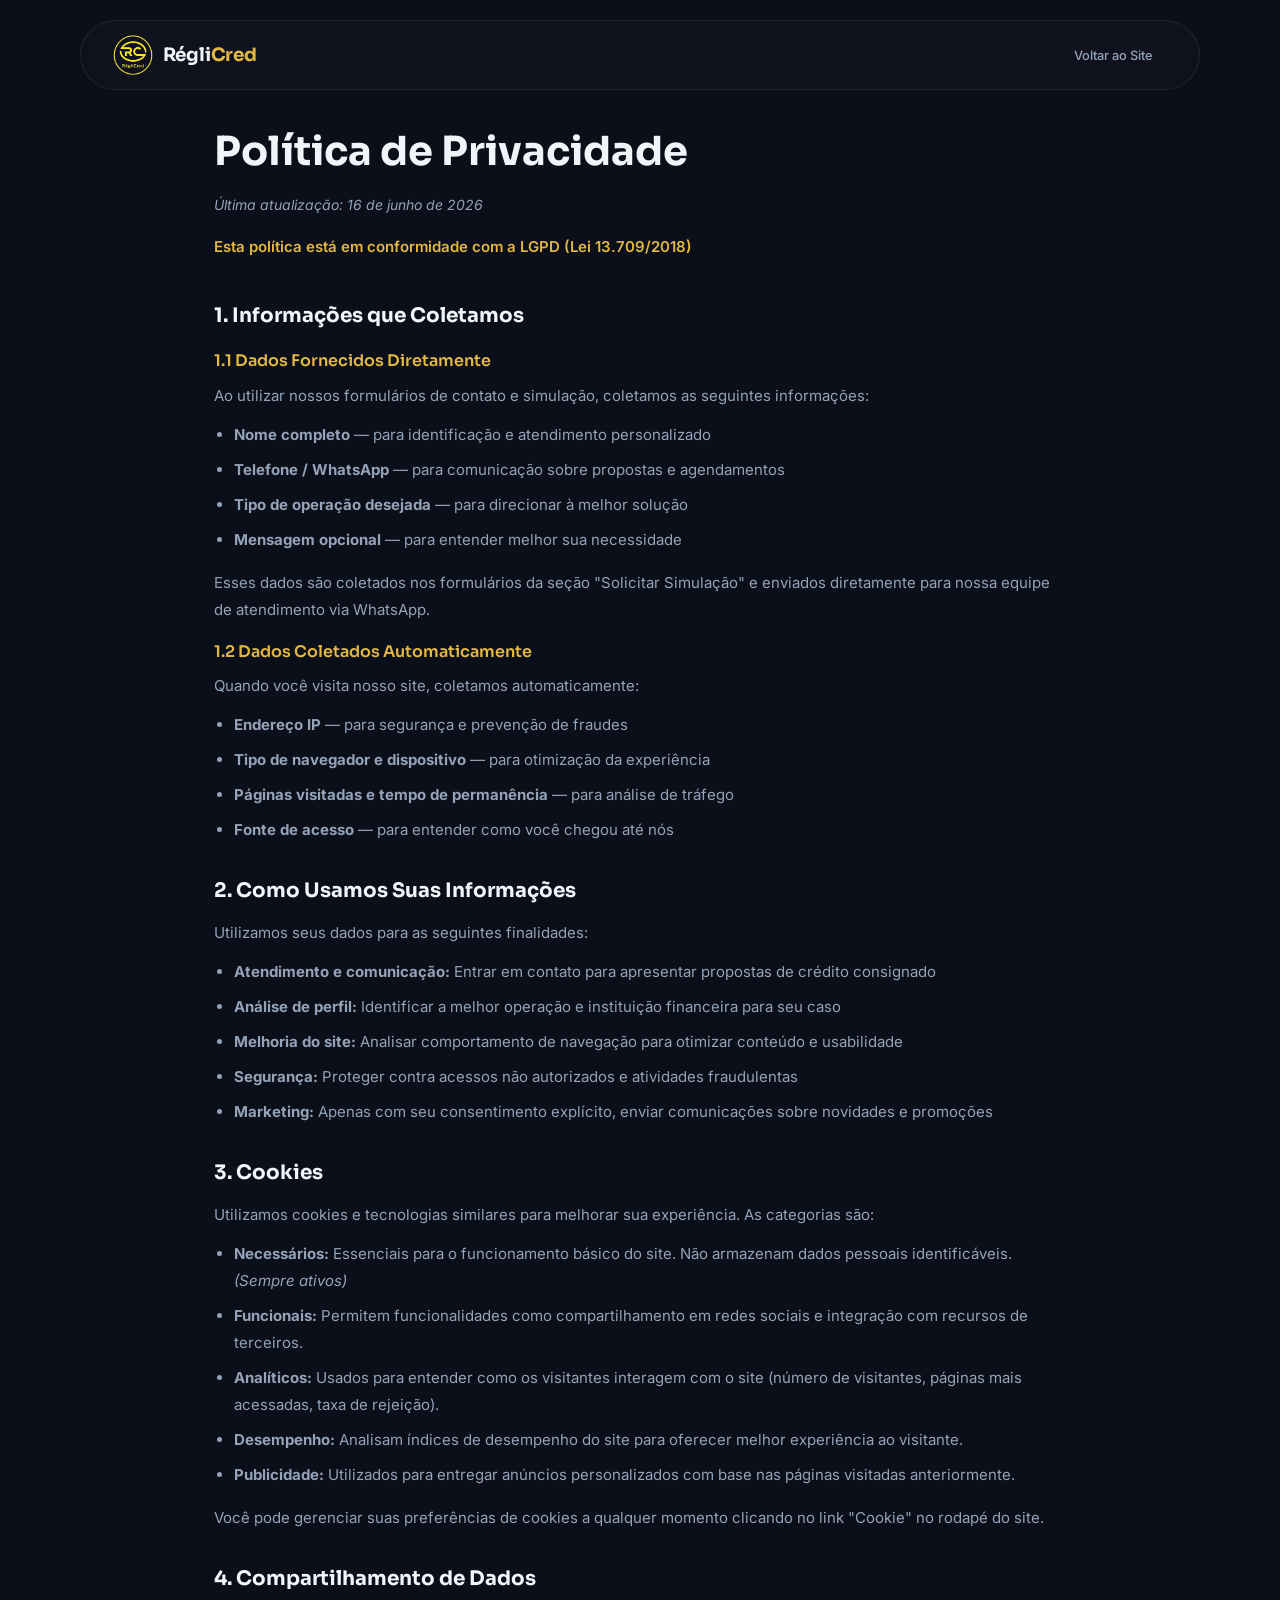
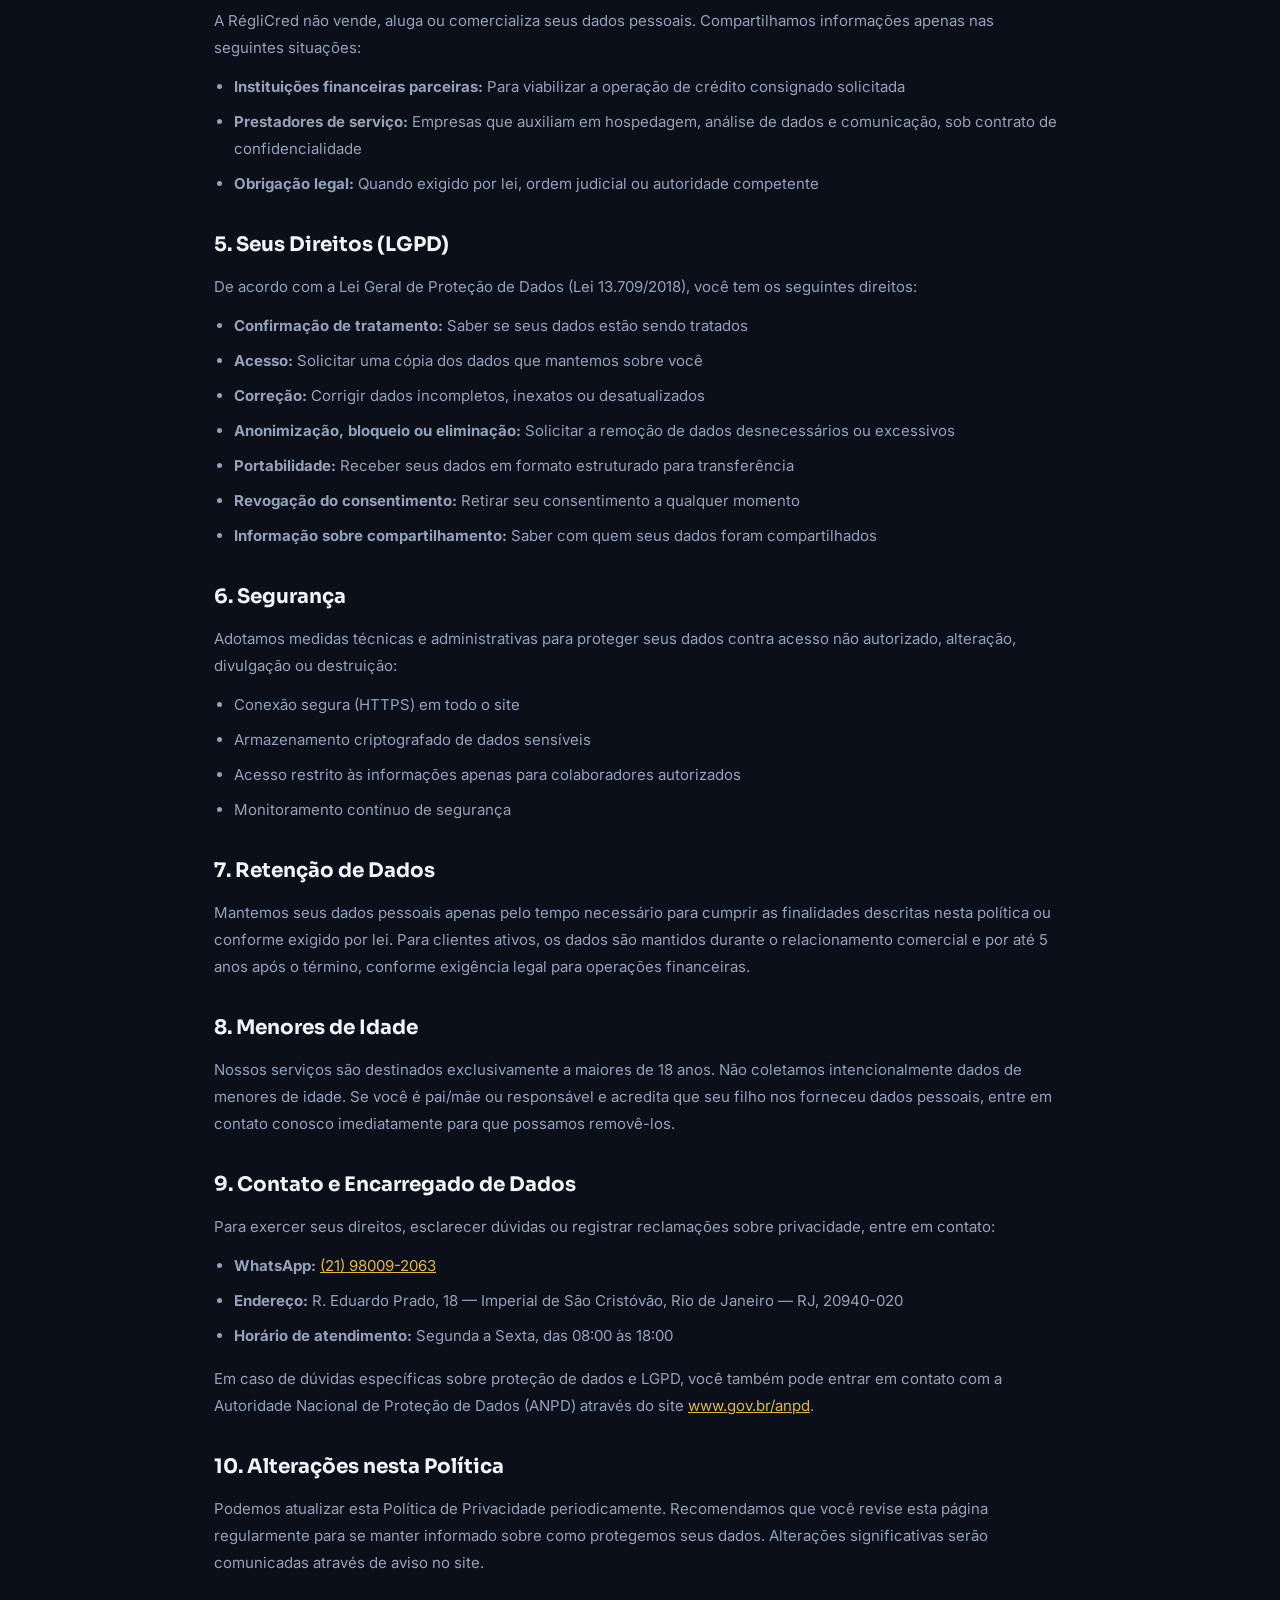
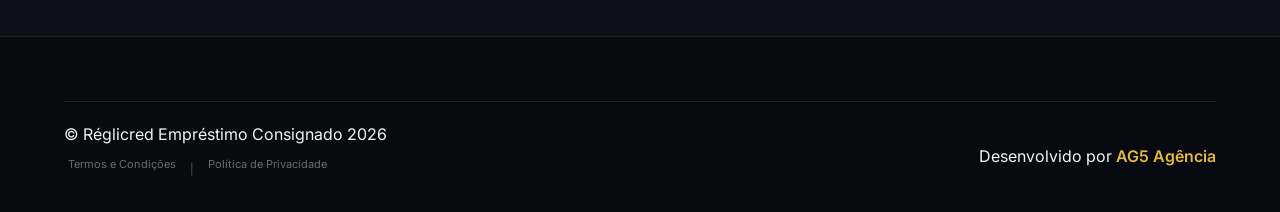
==== commit 6389fb06: "feat: adiciona robô de analytics AG5 (r.js) Co-Authored-By: Claude Fable 5 <noreply@anthropic.com>" ====
--- a/politica-de-privacidade.html
+++ b/politica-de-privacidade.html
@@ -231,5 +231,6 @@
       </div>
     </div>
   </footer>
+<script src="https://control-blog.ag5agencia.site/r.js" data-c="reglicred" defer></script>
 </body>
 </html>
--- a/style.css
+++ b/style.css
@@ -115,7 +115,8 @@
 .loading-logo {
   width: 80px;
   height: 80px;
-  margin-bottom: 8px;
+  display: block;
+  margin: 0 auto 8px;
   animation: pulse-logo 1.5s ease-in-out infinite;
 }
 
@@ -946,15 +947,15 @@
 }
 
 .svc-tile-icon {
-  width: 96px;
-  height: 96px;
+  width: 56px;
+  height: 56px;
   display: flex;
   align-items: center;
   justify-content: center;
   background: linear-gradient(135deg, rgba(226, 184, 66, 0.1), rgba(226, 184, 66, 0.02));
   border: 1px solid rgba(226, 184, 66, 0.15);
-  border-radius: 16px;
-  margin-bottom: 20px;
+  border-radius: 12px;
+  margin-bottom: 16px;
   transition: all 0.5s cubic-bezier(0.22, 1, 0.36, 1);
 }
 
@@ -966,8 +967,8 @@
 }
 
 .svc-tile-icon svg {
-  width: 26px;
-  height: 26px;
+  width: 22px;
+  height: 22px;
   stroke: var(--dourado);
   transition: all 0.4s ease;
 }
@@ -1390,33 +1391,61 @@
 
 .calc-tabs {
   display: flex;
-  border-bottom: 1px solid rgba(255, 255, 255, 0.06);
-  margin-bottom: 32px;
-  gap: 4px;
+  gap: 6px;
+  margin-bottom: 12px;
 }
 
 .calc-tab {
-  flex: 1;
-  background: none;
-  border: none;
-  border-bottom: 2px solid transparent;
+  flex: 1 1 0;
+  min-width: 0;
+  white-space: nowrap;
+  background: rgba(255, 255, 255, 0.03);
+  border: 1px solid rgba(255, 255, 255, 0.08);
+  border-radius: 10px;
   color: var(--cinza-nevoa);
-  font-family: var(--font-titulo);
-  font-size: 0.875rem;
+  font-family: var(--font-corpo);
+  font-size: clamp(0.62rem, 1.05vw, 0.74rem);
   font-weight: 600;
-  padding: 12px 8px;
+  letter-spacing: -0.01em;
+  padding: 11px 4px;
   cursor: pointer;
   transition: all 0.3s var(--transition);
+  text-align: center;
+  line-height: 1.2;
 }
 
 .calc-tab:hover {
   color: var(--off-white);
+  border-color: rgba(226, 184, 66, 0.3);
 }
 
 .calc-tab.active {
   color: var(--dourado);
-  border-bottom-color: var(--dourado);
-  background: rgba(226, 184, 66, 0.03);
+  border-color: var(--dourado);
+  background: rgba(226, 184, 66, 0.06);
+}
+
+.calc-orgao-hint {
+  font-size: 0.8125rem;
+  color: var(--cinza-nevoa);
+  margin-bottom: 28px;
+  line-height: 1.4;
+}
+
+.calc-orgao-hint strong {
+  color: var(--dourado);
+}
+
+/* Em telas menores, os órgãos se reorganizam em 3 colunas (2 linhas) sem quebrar o texto */
+@media (max-width: 768px) {
+  .calc-tabs {
+    flex-wrap: wrap;
+  }
+  .calc-tab {
+    flex: 1 1 calc(33.333% - 4px);
+    font-size: 0.78rem;
+    padding: 11px 6px;
+  }
 }
 
 .calc-body {
@@ -1988,6 +2017,7 @@
 }
 
 /* Badge superior esquerdo */
+.video-badge {
   position: absolute;
   top: 20px;
   left: 20px;
@@ -2300,11 +2330,6 @@
   padding-bottom: 12px;
 }
 
-.video-modal-player-wrapper video::-webkit-media-controls-play-button {
-  filter: invert(1) sepia(1) saturate(5) hue-rotate(10deg);
-  cursor: pointer;
-}
-
 .video-modal-player-wrapper video::-webkit-media-controls-timeline {
   cursor: pointer;
   padding: 0 8px;
@@ -2319,11 +2344,6 @@
 }
 
 .video-modal-player-wrapper video::-webkit-media-controls-volume-slider {
-  cursor: pointer;
-}
-
-.video-modal-player-wrapper video::-webkit-media-controls-fullscreen-button {
-  filter: invert(1) sepia(1) saturate(5) hue-rotate(10deg);
   cursor: pointer;
 }
 
@@ -5078,7 +5098,12 @@
   .footer-contact {
     text-align: left !important;
   }
-  
+
+  /* Cada item de contato em sua própria linha no mobile (telefone abaixo do endereço) */
+  .contact-item {
+    display: flex;
+  }
+
   .footer-bottom {
     flex-direction: column !important;
     align-items: flex-start !important;
@@ -5210,3 +5235,23 @@
     padding: 24px 16px !important;
   }
 }
+
+/* ==========================================================
+   PageSpeed & Accessibility Optimizations (AG5)
+   ========================================================== */
+.footer-legal-links a {
+    padding: 8px 4px;
+    display: inline-block;
+    min-height: 44px;
+}
+
+/* Dots de navegação nos depoimentos com área de toque mínima */
+.stack-control-btn {
+    min-width: 44px;
+    min-height: 44px;
+}
+
+.wa-float-btn {
+    min-width: 44px;
+    min-height: 44px;
+}
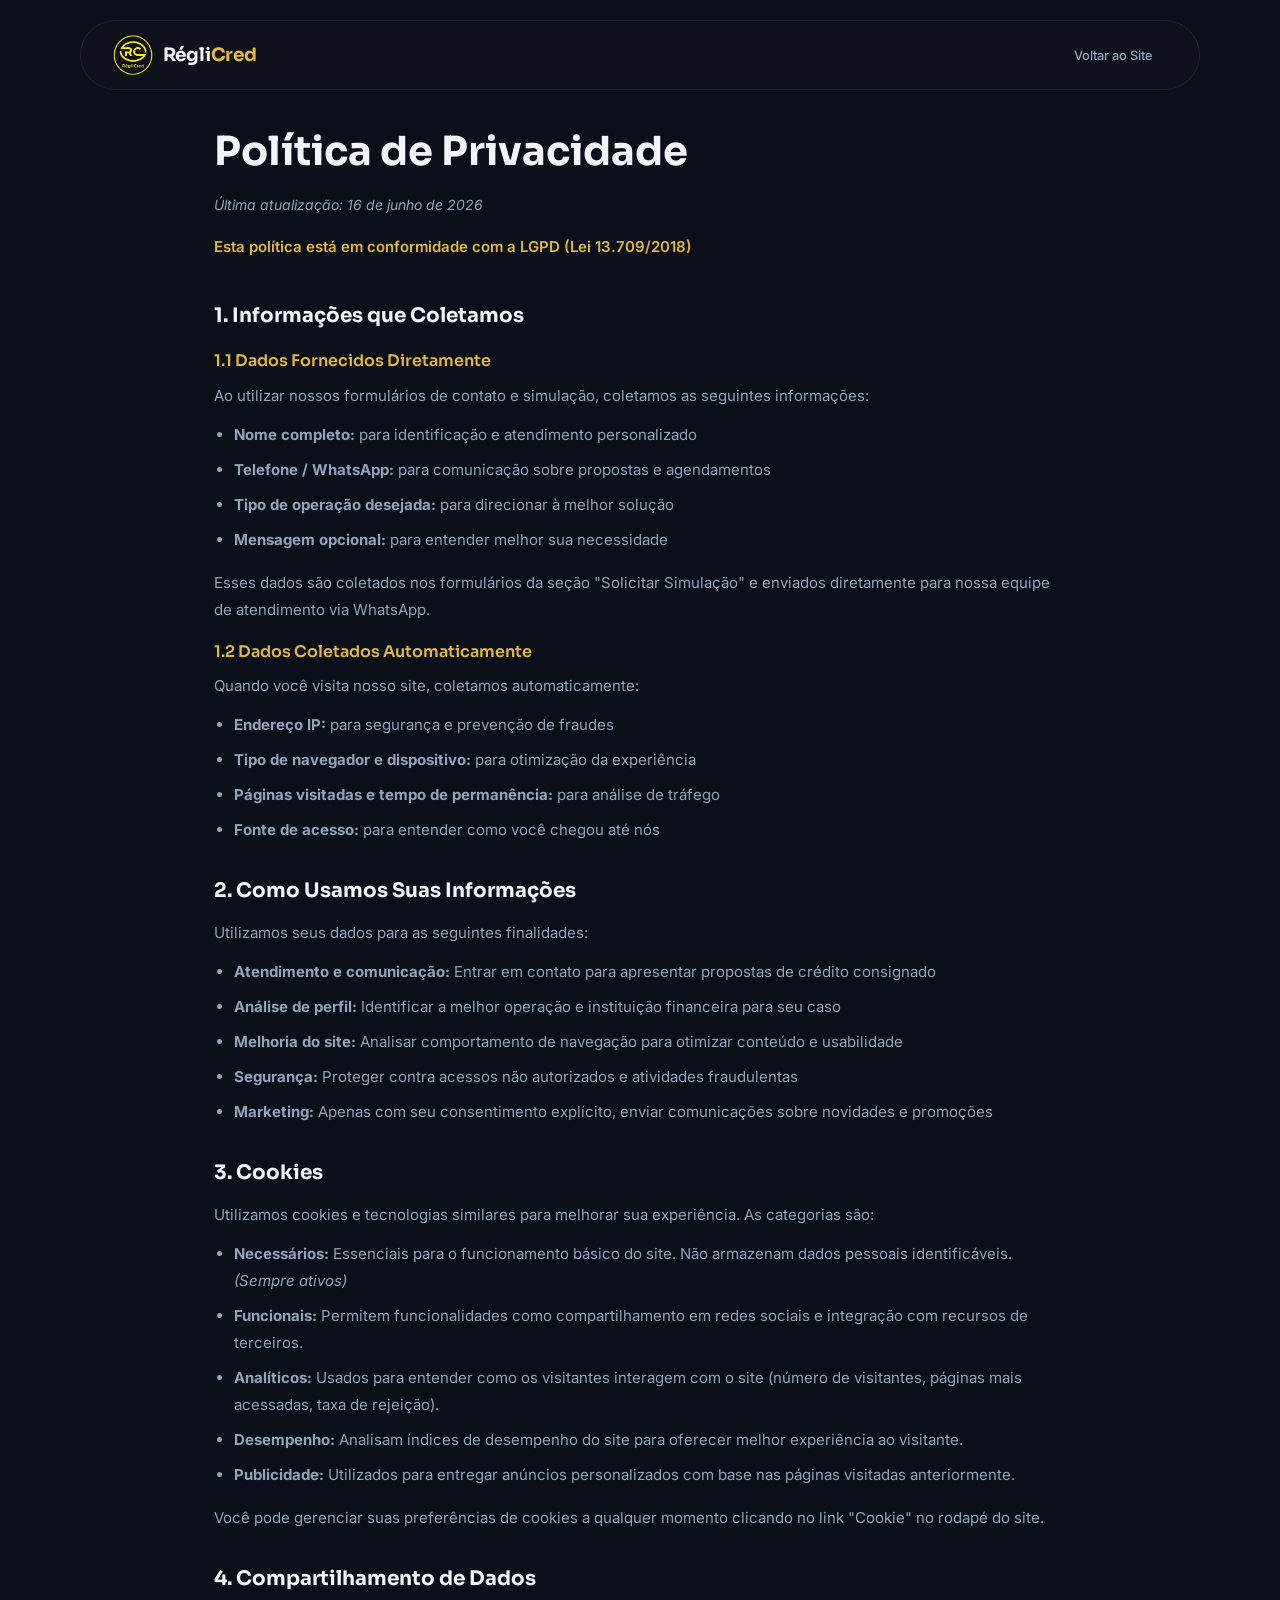
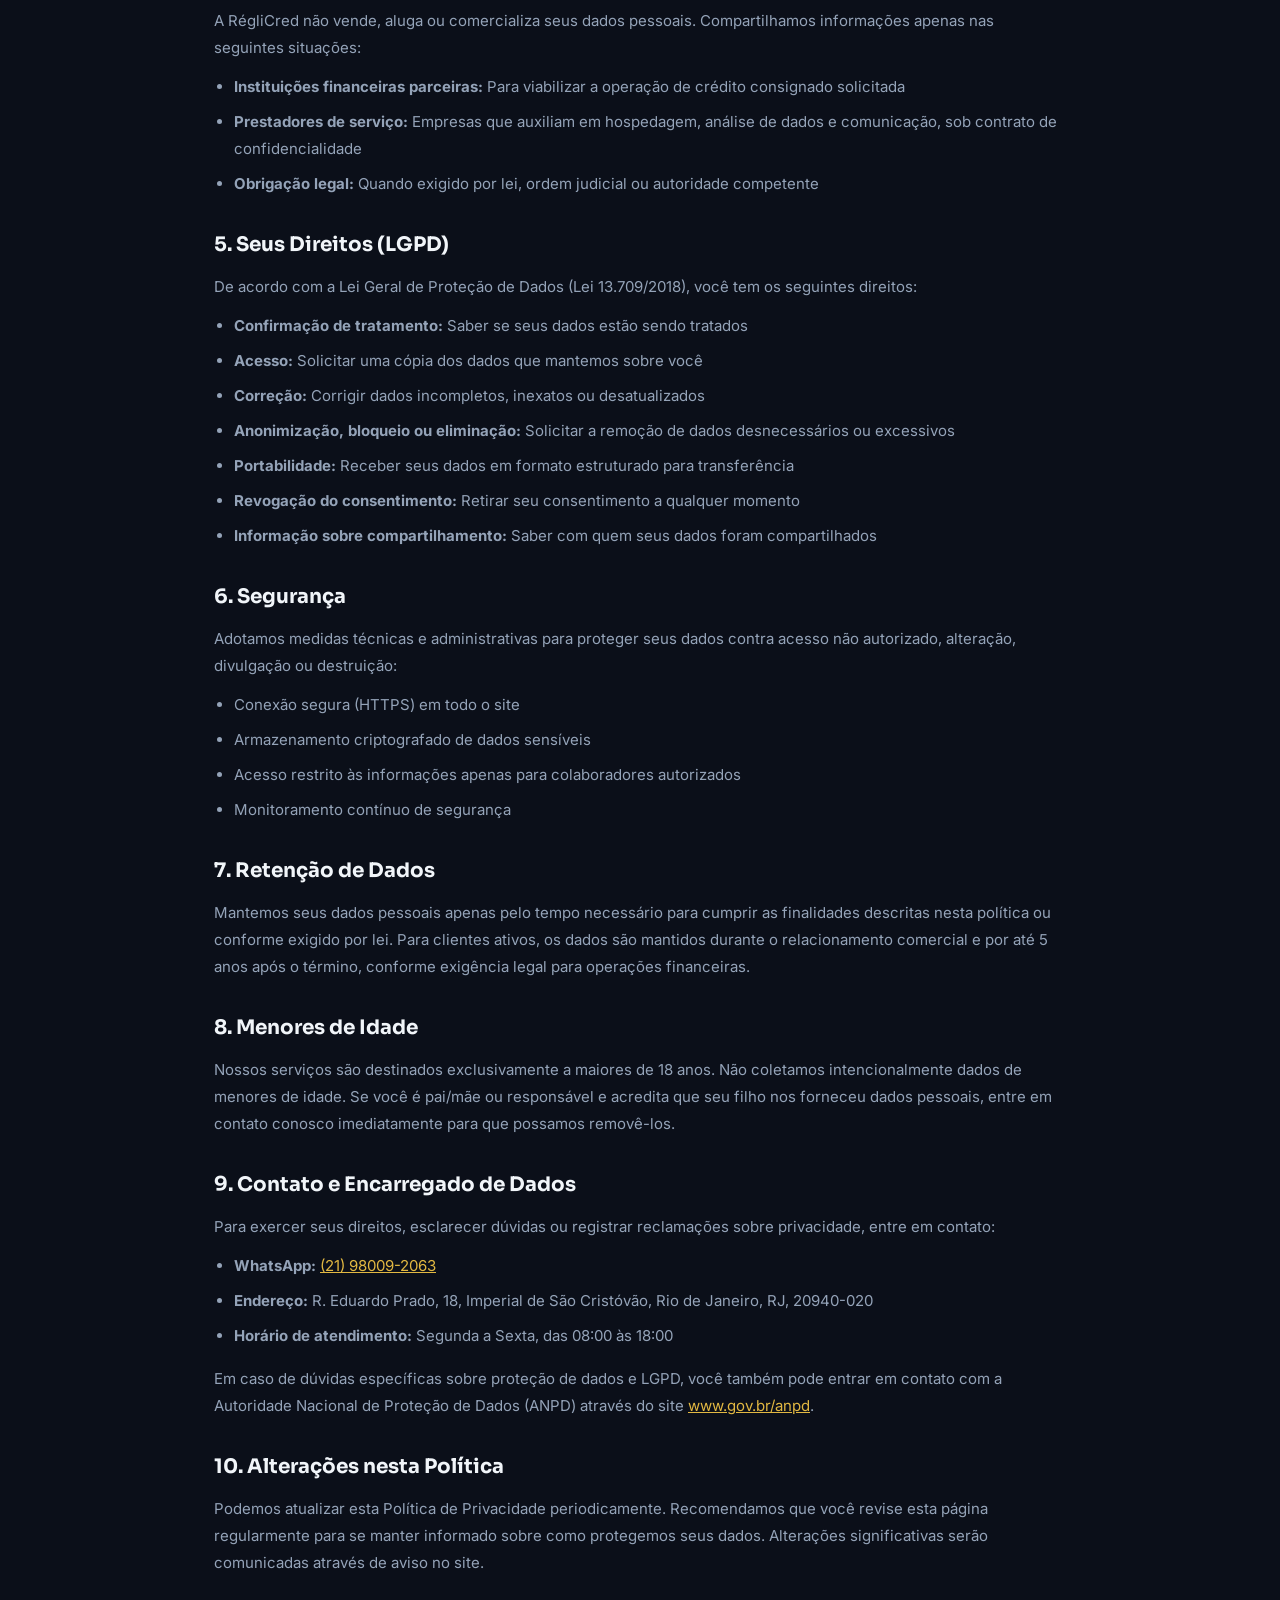
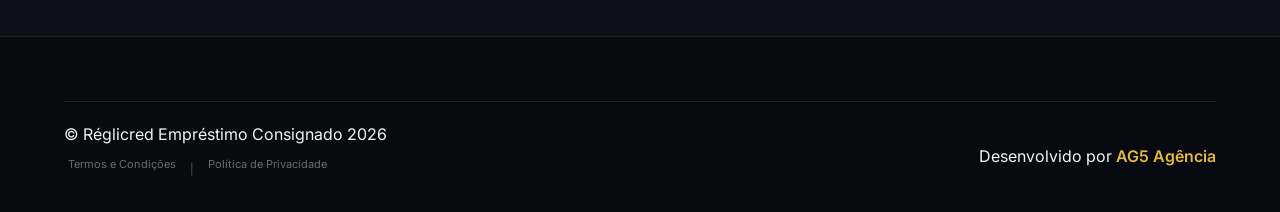
==== commit 746aadbf: "refactor: update WhatsApp lead message format and optimize landing page assets and links" ====
--- a/politica-de-privacidade.html
+++ b/politica-de-privacidade.html
@@ -3,10 +3,10 @@
 <head>
   <meta charset="UTF-8">
   <meta name="viewport" content="width=device-width, initial-scale=1.0">
-  <title>Política de Privacidade | RégliCred Empréstimo Consignado — LGPD</title>
+  <title>Política de Privacidade | RégliCred Empréstimo Consignado LGPD</title>
   <meta name="description" content="Política de Privacidade da RégliCred. Conformidade com a LGPD (Lei 13.709/2018). Saiba como protegemos seus dados pessoais.">
   <meta name="robots" content="index, follow">
-  <link rel="canonical" href="https://reglicred.com.br/politica-de-privacidade.html">
+  <link rel="canonical" href="https://reglicred.com.br/politica-de-privacidade">
   <link rel="shortcut icon" href="Assets/favicon-reglicred.ico" type="image/x-icon">
   <link rel="preconnect" href="https://fonts.googleapis.com">
   <link rel="preconnect" href="https://fonts.gstatic.com" crossorigin>
@@ -89,12 +89,12 @@
   <!-- Navbar -->
   <nav class="navbar scrolled" id="navbar">
     <div class="nav-container">
-      <a href="index.html#hero" class="nav-logo">
+      <a href="/#hero" class="nav-logo">
         <img src="Assets/logo-reglicred-desktop.webp" alt="RégliCred" class="logo-img">
         <span class="logo-text">Régli<span class="gold">Cred</span></span>
       </a>
       <ul class="nav-menu" id="nav-menu">
-        <li><a href="index.html#hero" class="nav-link">Voltar ao Site</a></li>
+        <li><a href="/#hero" class="nav-link">Voltar ao Site</a></li>
       </ul>
     </div>
   </nav>
@@ -109,20 +109,20 @@
       <h3>1.1 Dados Fornecidos Diretamente</h3>
       <p>Ao utilizar nossos formulários de contato e simulação, coletamos as seguintes informações:</p>
       <ul>
-        <li><strong>Nome completo</strong> — para identificação e atendimento personalizado</li>
-        <li><strong>Telefone / WhatsApp</strong> — para comunicação sobre propostas e agendamentos</li>
-        <li><strong>Tipo de operação desejada</strong> — para direcionar à melhor solução</li>
-        <li><strong>Mensagem opcional</strong> — para entender melhor sua necessidade</li>
+        <li><strong>Nome completo:</strong> para identificação e atendimento personalizado</li>
+        <li><strong>Telefone / WhatsApp:</strong> para comunicação sobre propostas e agendamentos</li>
+        <li><strong>Tipo de operação desejada:</strong> para direcionar à melhor solução</li>
+        <li><strong>Mensagem opcional:</strong> para entender melhor sua necessidade</li>
       </ul>
       <p>Esses dados são coletados nos formulários da seção "Solicitar Simulação" e enviados diretamente para nossa equipe de atendimento via WhatsApp.</p>
 
       <h3>1.2 Dados Coletados Automaticamente</h3>
       <p>Quando você visita nosso site, coletamos automaticamente:</p>
       <ul>
-        <li><strong>Endereço IP</strong> — para segurança e prevenção de fraudes</li>
-        <li><strong>Tipo de navegador e dispositivo</strong> — para otimização da experiência</li>
-        <li><strong>Páginas visitadas e tempo de permanência</strong> — para análise de tráfego</li>
-        <li><strong>Fonte de acesso</strong> — para entender como você chegou até nós</li>
+        <li><strong>Endereço IP:</strong> para segurança e prevenção de fraudes</li>
+        <li><strong>Tipo de navegador e dispositivo:</strong> para otimização da experiência</li>
+        <li><strong>Páginas visitadas e tempo de permanência:</strong> para análise de tráfego</li>
+        <li><strong>Fonte de acesso:</strong> para entender como você chegou até nós</li>
       </ul>
     </section>
 
@@ -201,7 +201,7 @@
       <p>Para exercer seus direitos, esclarecer dúvidas ou registrar reclamações sobre privacidade, entre em contato:</p>
       <ul>
         <li><strong>WhatsApp:</strong> <a href="https://wa.me/5521980092063">(21) 98009-2063</a></li>
-        <li><strong>Endereço:</strong> R. Eduardo Prado, 18 — Imperial de São Cristóvão, Rio de Janeiro — RJ, 20940-020</li>
+        <li><strong>Endereço:</strong> R. Eduardo Prado, 18, Imperial de São Cristóvão, Rio de Janeiro, RJ, 20940-020</li>
         <li><strong>Horário de atendimento:</strong> Segunda a Sexta, das 08:00 às 18:00</li>
       </ul>
       <p>Em caso de dúvidas específicas sobre proteção de dados e LGPD, você também pode entrar em contato com a Autoridade Nacional de Proteção de Dados (ANPD) através do site <a href="https://www.gov.br/anpd" target="_blank" rel="noopener">www.gov.br/anpd</a>.</p>
@@ -220,9 +220,9 @@
         <div class="footer-copyright">
           <p>© Réglicred Empréstimo Consignado 2026</p>
           <div class="footer-legal-links">
-            <a href="termos-e-condicoes.html">Termos e Condições</a>
+            <a href="/termos-e-condicoes">Termos e Condições</a>
             <span class="legal-links-separator">|</span>
-            <a href="politica-de-privacidade.html">Política de Privacidade</a>
+            <a href="/politica-de-privacidade">Política de Privacidade</a>
           </div>
         </div>
         <div class="footer-legal">
--- a/style.css
+++ b/style.css
@@ -276,20 +276,125 @@
   padding: clamp(80px, 10vh, 100px) 0 clamp(20px, 4vh, 40px);
   position: relative;
   overflow: hidden;
+  background-color: var(--grafite);
+  background-image: 
+    linear-gradient(to bottom, rgba(11, 15, 25, 0.1) 0%, var(--grafite) 100%),
+    radial-gradient(circle at 80% 20%, rgba(226, 184, 66, 0.04) 0%, transparent 60%),
+    radial-gradient(circle at 20% 80%, rgba(226, 184, 66, 0.015) 0%, transparent 60%),
+    linear-gradient(rgba(255, 255, 255, 0.004) 1px, transparent 1px),
+    linear-gradient(90deg, rgba(255, 255, 255, 0.004) 1px, transparent 1px);
+  background-size: 100% 100%, 100% 100%, 100% 100%, 80px 80px, 80px 80px;
 }
 
 .hero::before {
   content: '';
   position: absolute;
-  top: -50%;
-  right: -20%;
-  width: 800px;
-  height: 800px;
-  background: radial-gradient(circle, rgba(232, 182, 23, 0.04) 0%, transparent 70%);
+  top: -20%;
+  right: -10%;
+  width: 700px;
+  height: 700px;
+  background: radial-gradient(circle, rgba(226, 184, 66, 0.04) 0%, transparent 70%);
   pointer-events: none;
-}
+  filter: blur(80px);
+  animation: floatGlow 18s ease-in-out infinite alternate;
+}
+
+.hero::after {
+  content: '';
+  position: absolute;
+  bottom: -20%;
+  left: -10%;
+  width: 600px;
+  height: 600px;
+  background: radial-gradient(circle, rgba(226, 184, 66, 0.02) 0%, transparent 70%);
+  pointer-events: none;
+  filter: blur(100px);
+  animation: floatGlow 25s ease-in-out infinite alternate-reverse;
+}
+
+@keyframes floatGlow {
+  0% {
+    transform: translate(0, 0) scale(1);
+  }
+  100% {
+    transform: translate(-40px, 40px) scale(1.08);
+  }
+}
+
+/* ===== HERO AMBIENT: feixes de luz + linhas geométricas ===== */
+.hero-ambient {
+  position: absolute;
+  inset: 0;
+  z-index: 0;
+  pointer-events: none;
+  overflow: hidden;
+}
+
+/* Feixes de luz diagonais que atravessam a hero */
+.hero-ray {
+  position: absolute;
+  top: -30%;
+  height: 160%;
+  transform: rotate(18deg);
+  transform-origin: top center;
+  filter: blur(6px);
+  opacity: 0;
+  animation: rayDrift 16s ease-in-out infinite;
+}
+
+.hero-ray--1 {
+  right: 34%;
+  width: 120px;
+  background: linear-gradient(to bottom, transparent, rgba(226, 184, 66, 0.10), transparent);
+  animation-delay: 0s;
+}
+
+.hero-ray--2 {
+  right: 24%;
+  width: 60px;
+  background: linear-gradient(to bottom, transparent, rgba(236, 208, 130, 0.14), transparent);
+  animation-delay: 3.5s;
+}
+
+.hero-ray--3 {
+  right: 14%;
+  width: 200px;
+  background: linear-gradient(to bottom, transparent, rgba(226, 184, 66, 0.06), transparent);
+  animation-delay: 7s;
+}
+
+@keyframes rayDrift {
+  0%   { opacity: 0; transform: rotate(18deg) translateX(-30px); }
+  30%  { opacity: 1; }
+  70%  { opacity: 1; }
+  100% { opacity: 0; transform: rotate(18deg) translateX(30px); }
+}
+
+/* Linhas geométricas finas verticais, com leve fade */
+.hero-lines {
+  position: absolute;
+  inset: 0;
+  display: flex;
+  justify-content: space-between;
+  padding: 0 6%;
+  opacity: 0.5;
+  -webkit-mask-image: linear-gradient(to bottom, transparent, #000 25%, #000 75%, transparent);
+  mask-image: linear-gradient(to bottom, transparent, #000 25%, #000 75%, transparent);
+}
+
+.hero-lines span {
+  display: block;
+  width: 1px;
+  height: 100%;
+  background: linear-gradient(to bottom, transparent, rgba(226, 184, 66, 0.10), transparent);
+}
+
+.hero-lines span:nth-child(2) { background: linear-gradient(to bottom, transparent, rgba(255, 255, 255, 0.03), transparent); }
+.hero-lines span:nth-child(4) { background: linear-gradient(to bottom, transparent, rgba(255, 255, 255, 0.03), transparent); }
 
 .hero-container {
+  position: relative;
+  z-index: 1;
   max-width: 1200px;
   margin: 0 auto;
   padding: 0 32px;
@@ -782,6 +887,14 @@
   color: var(--off-white);
   display: block;
   margin-bottom: 2px;
+}
+
+.dor-solucao-img {
+  width: 100%;
+  height: 200px;
+  object-fit: cover;
+  border-radius: var(--radius-sm);
+  margin-bottom: 24px;
 }
 /* ===== DEGRADÊ ENTRE SEÇÕES (GRADIENT BRIDGE) ===== */
 /*
@@ -2851,6 +2964,63 @@
   max-width: 420px;
 }
 
+/* Cabeçalho do card: logo Google em destaque + nota */
+.gr-head {
+  display: flex;
+  align-items: center;
+  gap: 18px;
+  padding: 26px 24px 20px;
+}
+
+.gr-logo {
+  flex-shrink: 0;
+  width: 72px;
+  height: 72px;
+  display: flex;
+  align-items: center;
+  justify-content: center;
+  background: #fff;
+  border-radius: 18px;
+  box-shadow: 0 10px 26px rgba(0, 0, 0, 0.4), 0 0 0 1px rgba(255, 255, 255, 0.06);
+}
+
+.gr-logo svg {
+  width: 42px;
+  height: 42px;
+}
+
+.gr-head-text {
+  display: flex;
+  flex-direction: column;
+  gap: 6px;
+}
+
+.gr-title {
+  font-family: var(--font-titulo);
+  font-size: 1.0625rem;
+  font-weight: 700;
+  color: var(--off-white);
+}
+
+.gr-rating-line {
+  display: flex;
+  align-items: center;
+  gap: 8px;
+  flex-wrap: wrap;
+}
+
+.gr-stars {
+  color: var(--dourado);
+  font-size: 1.0625rem;
+  letter-spacing: 2px;
+}
+
+.gr-rating-text {
+  font-size: 0.875rem;
+  color: var(--cinza-nevoa);
+  font-weight: 600;
+}
+
 .gr-link {
   display: flex;
   align-items: center;
@@ -4327,6 +4497,22 @@
   transform: translateY(0) scale(1);
 }
 
+/* Cauda triangular conectando o balão ao botão (obrigatória — não deixar flutuante) */
+.wa-bubble::before {
+  content: '';
+  position: absolute;
+  bottom: -9px;
+  right: 22px;
+  width: 18px;
+  height: 18px;
+  background: inherit;
+  border-right: 1px solid rgba(226, 184, 66, 0.35);
+  border-bottom: 1px solid rgba(226, 184, 66, 0.35);
+  transform: rotate(45deg);
+  border-bottom-right-radius: 4px;
+  z-index: -1;
+}
+
 /* Cabeçalho do Chat */
 .wa-header {
   display: flex;
@@ -4349,31 +4535,12 @@
   border: 2px solid var(--dourado);
 }
 
-.wa-status-dot {
-  position: absolute;
-  bottom: -2px;
-  right: -2px;
-  width: 12px;
-  height: 12px;
-  background: var(--verde);
-  border: 2px solid var(--carvao);
-  border-radius: 50%;
-  animation: wa-pulse-green 2s infinite;
-}
-
 .wa-name {
   display: block;
   font-weight: 700;
   color: var(--off-white);
   font-size: 15px;
   font-family: var(--font-titulo);
-}
-
-.wa-status-text {
-  font-size: 11px;
-  color: var(--cinza-nevoa);
-  text-transform: uppercase;
-  letter-spacing: 0.5px;
 }
 
 /* Animação de Digitação */
@@ -4418,7 +4585,7 @@
   font-weight: 700;
 }
 
-/* Botão Flutuante - Redondo (mantido conforme solicitado) */
+/* Botão Flutuante - Redondo (aparece via .visible ao entrar na 3ª seção) */
 .wa-float-btn {
   width: 60px;
   height: 60px;
@@ -4431,36 +4598,48 @@
   font-size: 30px;
   box-shadow: 0 8px 24px rgba(37, 211, 102, 0.3);
   text-decoration: none;
-  transition: all 0.3s ease;
+  transition: all 0.6s ease;
   position: relative;
+  opacity: 0;
+  visibility: hidden;
+  transform: translateY(20px) scale(0.8);
+}
+
+.wa-float-btn.visible {
+  opacity: 1;
+  visibility: visible;
+  transform: translateY(0) scale(1);
 }
 
 .wa-float-btn:hover {
-  transform: scale(1.05);
+  transform: scale(1.08) translateY(-3px);
   box-shadow: 0 12px 32px rgba(37, 211, 102, 0.4);
 }
 
-/* Badge de Notificação */
+/* Badge de Notificação (compacto — não invasivo) */
 .wa-badge {
   position: absolute;
-  top: -5px;
-  right: -5px;
+  top: -1px;
+  right: -1px;
   background: #ff3b30;
   color: #fff;
-  font-size: 10px;
-  font-weight: 800;
-  width: 22px;
-  height: 22px;
+  font-size: 9px;
+  line-height: 1;
+  font-weight: 700;
+  width: 15px;
+  height: 15px;
   border-radius: 50%;
   display: flex;
   align-items: center;
   justify-content: center;
-  border: 3px solid var(--grafite);
+  border: 1.5px solid var(--grafite);
+  opacity: 0;
   transform: scale(0);
-  transition: transform 0.5s ease;
+  transition: all 0.4s ease;
 }
 
 .wa-badge.show {
+  opacity: 1;
   transform: scale(1);
 }
 
@@ -4485,12 +4664,11 @@
   color: var(--off-white);
 }
 
-/* Animações Auxiliares */
-@keyframes wa-pulse-green {
-  0% { box-shadow: 0 0 0 0 rgba(37, 211, 102, 0.7); }
-  70% { box-shadow: 0 0 0 10px rgba(37, 211, 102, 0); }
-  100% { box-shadow: 0 0 0 0 rgba(37, 211, 102, 0); }
-}
+/* Classes utilitárias (PageSpeed fix — substituem inline style do JS, evita forced reflow) */
+.wa-message-text { display: none; }
+.wa-typing.is-hidden { display: none !important; }
+.wa-message-text.is-visible { display: block !important; opacity: 0; transform: translateY(8px); transition: opacity 500ms ease, transform 500ms ease; }
+.wa-message-text.is-visible.is-in { opacity: 1; transform: translateY(0); }
 
 /* Responsivo */
 @media (max-width: 480px) {
@@ -4526,6 +4704,10 @@
   .reveal {
     opacity: 1;
     transform: none;
+  }
+  .hero-ray {
+    opacity: 0.7;
+    animation: none;
   }
 }
 
@@ -4695,7 +4877,21 @@
     grid-template-columns: 1fr;
     gap: 0;
   }
-  
+
+  /* Ambiente no mobile: rays suaves sobre o overlay, linhas ocultas */
+  .hero-ambient {
+    z-index: 2;
+  }
+  .hero-ray {
+    opacity: 0.5;
+  }
+  .hero-ray--3 {
+    display: none;
+  }
+  .hero-lines {
+    display: none;
+  }
+
   .hero-text {
     position: relative;
     z-index: 3;
